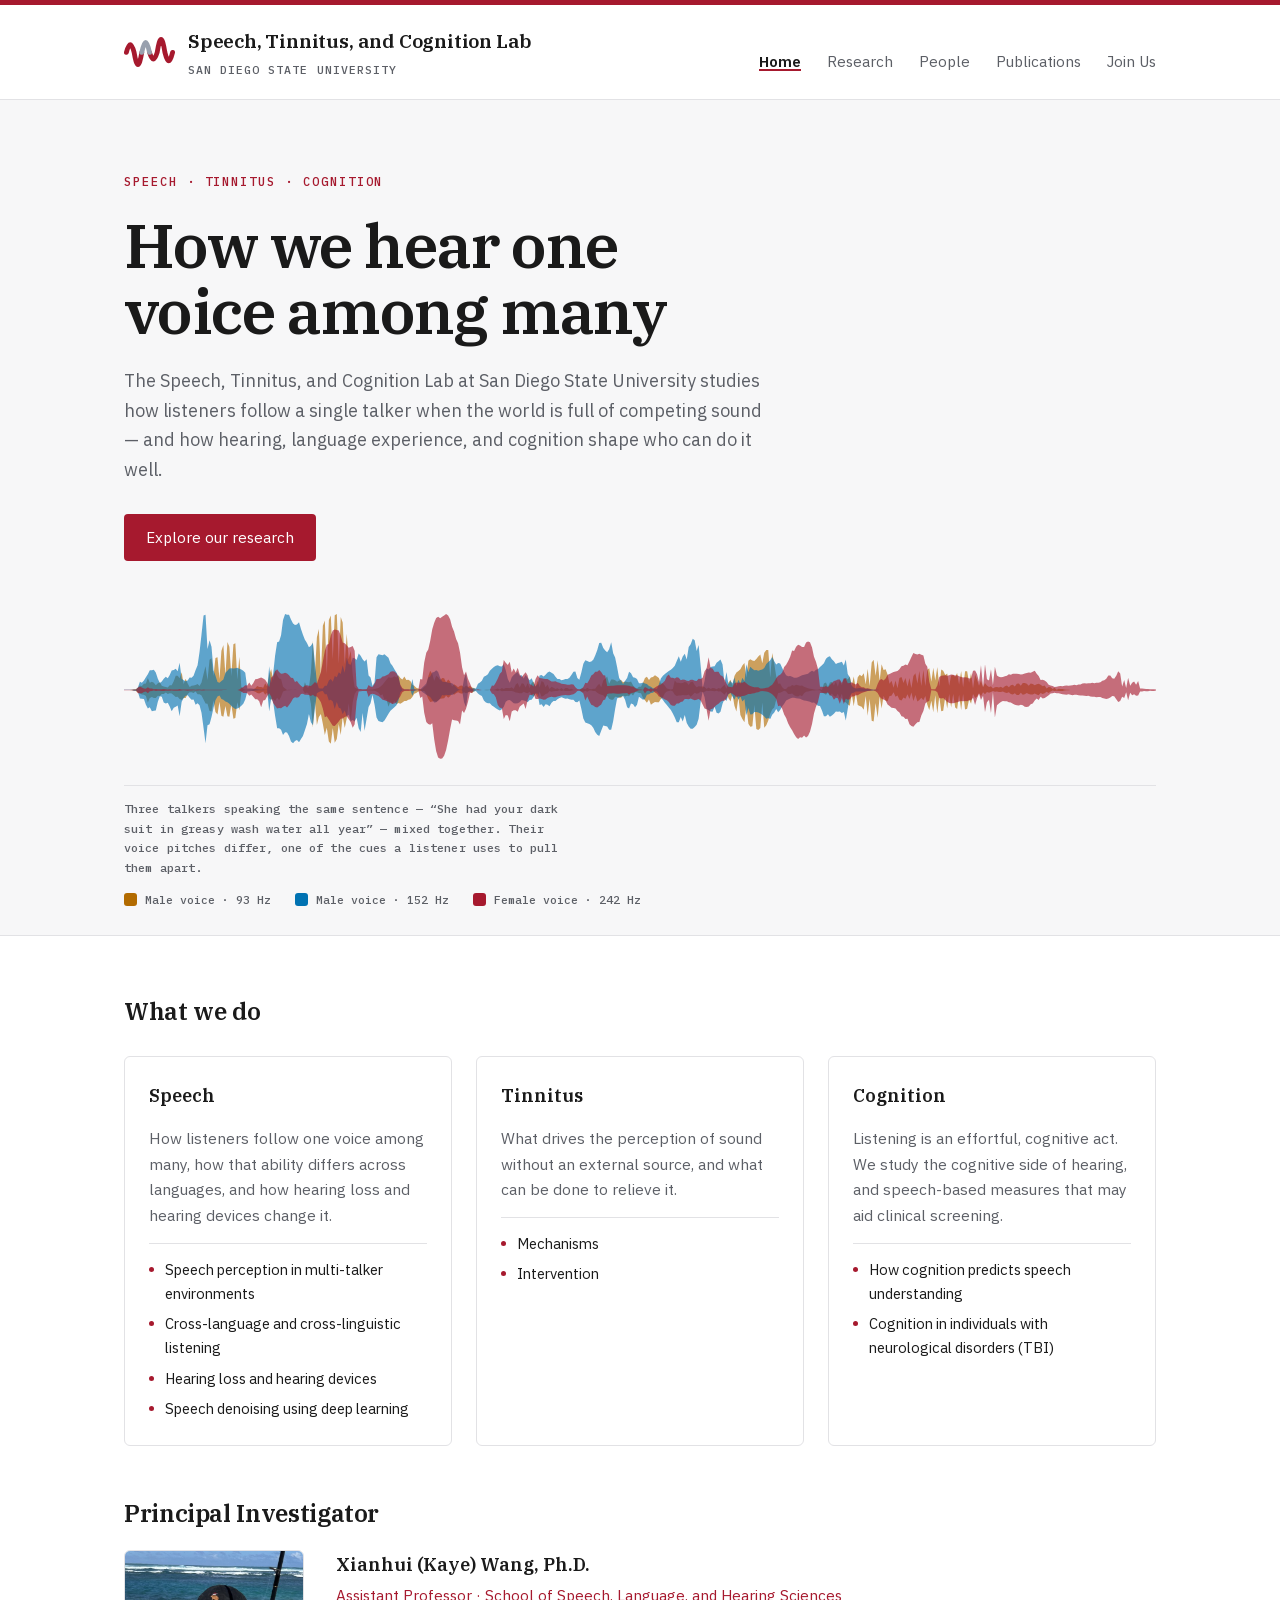
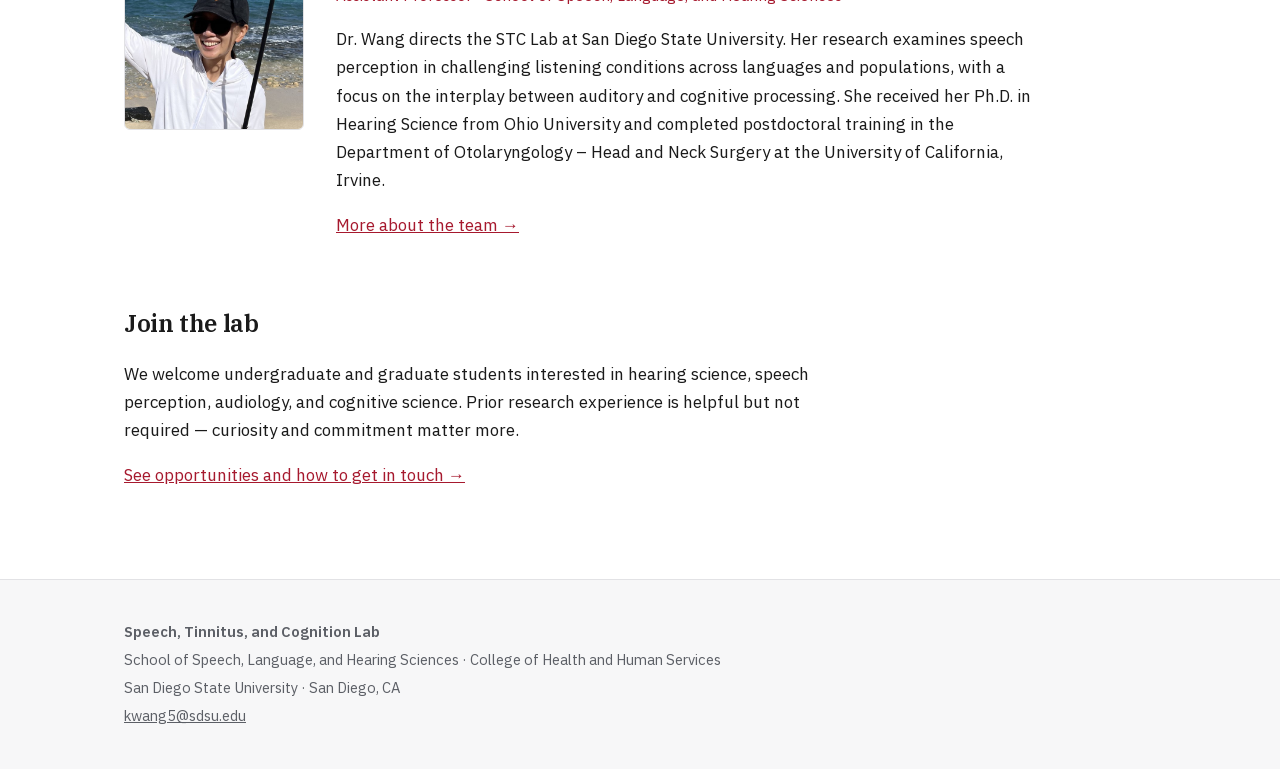
==== index.html @ 804fdeb7 "Use the STC Lab logo: tile as favicon, mark in the header" ====
<!DOCTYPE html>
<html lang="en">
<head>
<meta charset="utf-8">
<meta name="viewport" content="width=device-width, initial-scale=1">
<title>Speech, Tinnitus, and Cognition Lab — San Diego State University</title>
<meta name="description" content="The Speech, Tinnitus, and Cognition Lab at San Diego State University studies how listeners understand speech in complex environments, and how hearing and cognition interact across the lifespan.">
<link rel="icon" href="assets/logo-tile.svg" type="image/svg+xml">
<meta name="theme-color" content="#a6192e">
<meta property="og:type" content="website">
<meta property="og:site_name" content="Speech, Tinnitus, and Cognition Lab">
<meta property="og:title" content="Speech, Tinnitus, and Cognition Lab">
<meta property="og:description" content="The Speech, Tinnitus, and Cognition Lab at San Diego State University studies how listeners understand speech in complex environments, and how hearing and cognition interact across the lifespan.">
<meta property="og:url" content="https://kayehere.github.io/stc-lab/">
<meta property="og:image" content="https://kayehere.github.io/stc-lab/assets/og-card.png">
<meta property="og:image:width" content="1200">
<meta property="og:image:height" content="630">
<meta property="og:image:alt" content="Speech, Tinnitus, and Cognition Lab, San Diego State University">
<meta name="twitter:card" content="summary_large_image">
<link rel="stylesheet" href="assets/style.css">
</head>
<body>

<a class="skip-link" href="#main">Skip to content</a>

<header class="site-header">
  <div class="wrap">
    <a class="brand" href="index.html">
      <picture class="brand-mark">
        <source srcset="assets/logo-mark-dark.svg" media="(prefers-color-scheme: dark)">
        <img src="assets/logo-mark.svg" alt="" width="51" height="30">
      </picture>
      <span class="brand-text">
        <strong>Speech, Tinnitus, and Cognition Lab</strong>
        <span class="affil">San Diego State University</span>
      </span>
    </a>
    <nav>
      <a href="index.html" class="active" aria-current="page">Home</a>
      <a href="research.html">Research</a>
      <a href="people.html">People</a>
      <a href="publications.html">Publications</a>
      <a href="join.html">Join Us</a>
    </nav>
  </div>
</header>

<div class="hero">
  <div class="wrap">
    <p class="eyebrow">Speech &middot; Tinnitus &middot; Cognition</p>
    <h1>How we hear one voice among many</h1>
    <p class="hero-lede">
      The Speech, Tinnitus, and Cognition Lab at San Diego State University studies
      how listeners follow a single talker when the world is full of competing sound
      &mdash; and how hearing, language experience, and cognition shape who can do it
      well.
    </p>
    <a class="btn" href="research.html">Explore our research</a>

    <figure class="hero-fig">
      <svg class="wavefig" viewBox="0 0 1000 220" preserveAspectRatio="none" role="img" aria-label="Three real speech waveforms overlaid: three talkers speaking the same sentence, with fundamental frequencies of 93, 152 and 242 hertz.">
      <clipPath id="reveal"><rect class="reveal-rect" x="0" y="0" width="1000" height="220"/></clipPath>
      <g clip-path="url(#reveal)">
        <path class="t3" d="M0.0 109.9 L1.9 109.9 L3.9 109.9 L5.8 110.0 L7.7 109.7 L9.6 109.3 L11.6 108.9 L13.5 107.4 L15.4 104.8 L17.3 105.5 L19.3 102.8 L21.2 102.4 L23.1 96.2 L25.0 101.6 L27.0 100.5 L28.9 101.6 L30.8 104.4 L32.8 102.2 L34.7 101.0 L36.6 105.2 L38.5 106.0 L40.5 106.4 L42.4 107.0 L44.3 104.5 L46.2 104.6 L48.2 99.9 L50.1 93.5 L52.0 93.6 L53.9 96.4 L55.9 89.4 L57.8 103.0 L59.7 97.0 L61.7 102.4 L63.6 106.5 L65.5 105.2 L67.4 104.7 L69.4 104.2 L71.3 103.1 L73.2 105.3 L75.1 101.2 L77.1 91.5 L79.0 82.6 L80.9 98.3 L82.9 74.9 L84.8 73.3 L86.7 93.8 L88.6 73.0 L90.6 72.2 L92.5 97.2 L94.4 64.5 L96.3 57.8 L98.3 93.3 L100.2 54.4 L102.1 59.9 L104.0 94.2 L106.0 56.9 L107.9 55.9 L109.8 97.9 L111.8 71.4 L113.7 106.6 L115.6 108.6 L117.5 109.3 L119.5 109.7 L121.4 109.4 L123.3 109.6 L125.2 109.1 L127.2 108.1 L129.1 105.4 L131.0 106.5 L132.9 106.6 L134.9 107.4 L136.8 102.3 L138.7 106.0 L140.7 92.7 L142.6 85.7 L144.5 98.4 L146.4 86.0 L148.4 92.8 L150.3 96.7 L152.2 97.2 L154.1 106.1 L156.1 108.4 L158.0 110.0 L159.9 109.6 L161.8 109.7 L163.8 109.9 L165.7 109.8 L167.6 110.0 L169.6 109.9 L171.5 109.9 L173.4 109.8 L175.3 101.1 L177.3 107.0 L179.2 106.8 L181.1 89.9 L183.0 53.1 L185.0 91.2 L186.9 49.3 L188.8 39.4 L190.8 92.8 L192.7 35.6 L194.6 29.6 L196.5 91.4 L198.5 28.9 L200.4 23.8 L202.3 74.4 L204.2 23.4 L206.2 22.0 L208.1 79.6 L210.0 25.5 L211.9 31.8 L213.9 80.1 L215.8 45.0 L217.7 74.5 L219.7 64.5 L221.6 92.0 L223.5 106.9 L225.4 108.4 L227.4 109.8 L229.3 109.8 L231.2 109.9 L233.1 109.8 L235.1 109.5 L237.0 109.6 L238.9 109.4 L240.8 109.4 L242.8 108.9 L244.7 108.2 L246.6 107.7 L248.6 106.0 L250.5 104.0 L252.4 101.1 L254.3 98.2 L256.3 95.1 L258.2 95.9 L260.1 95.5 L262.0 94.2 L264.0 95.6 L265.9 92.8 L267.8 96.0 L269.7 97.9 L271.7 94.5 L273.6 98.4 L275.5 98.1 L277.5 99.5 L279.4 103.8 L281.3 105.2 L283.2 107.5 L285.2 108.2 L287.1 109.0 L289.0 108.9 L290.9 106.4 L292.9 104.9 L294.8 94.4 L296.7 87.7 L298.7 91.6 L300.6 99.3 L302.5 93.5 L304.4 95.2 L306.4 98.6 L308.3 96.2 L310.2 96.3 L312.1 101.2 L314.1 97.9 L316.0 100.3 L317.9 106.0 L319.8 103.2 L321.8 104.8 L323.7 106.7 L325.6 105.2 L327.6 104.9 L329.5 107.3 L331.4 104.8 L333.3 106.4 L335.3 105.5 L337.2 107.0 L339.1 107.6 L341.0 109.3 L343.0 109.9 L344.9 109.9 L346.8 109.9 L348.7 109.9 L350.7 109.7 L352.6 109.7 L354.5 109.8 L356.5 109.6 L358.4 109.7 L360.3 109.1 L362.2 108.2 L364.2 109.4 L366.1 107.6 L368.0 108.9 L369.9 107.8 L371.9 107.7 L373.8 108.1 L375.7 106.7 L377.6 108.9 L379.6 103.5 L381.5 101.9 L383.4 107.0 L385.4 102.3 L387.3 102.9 L389.2 107.0 L391.1 101.8 L393.1 108.0 L395.0 102.0 L396.9 100.3 L398.8 106.5 L400.8 99.3 L402.7 107.2 L404.6 99.7 L406.6 100.9 L408.5 106.7 L410.4 103.7 L412.3 108.8 L414.3 106.2 L416.2 107.3 L418.1 108.9 L420.0 108.0 L422.0 109.5 L423.9 107.7 L425.8 109.6 L427.7 107.8 L429.7 107.8 L431.6 109.1 L433.5 108.6 L435.5 109.7 L437.4 109.8 L439.3 109.9 L441.2 109.9 L443.2 107.9 L445.1 108.2 L447.0 109.1 L448.9 107.5 L450.9 108.9 L452.8 109.1 L454.7 108.6 L456.6 108.6 L458.6 105.0 L460.5 102.8 L462.4 106.7 L464.4 99.0 L466.3 96.9 L468.2 94.4 L470.1 102.7 L472.1 97.9 L474.0 97.9 L475.9 98.8 L477.8 100.5 L479.8 98.9 L481.7 98.3 L483.6 101.1 L485.5 100.1 L487.5 100.8 L489.4 100.9 L491.3 100.1 L493.3 104.7 L495.2 107.0 L497.1 108.2 L499.0 106.3 L501.0 106.1 L502.9 101.7 L504.8 96.2 L506.7 94.7 L508.7 98.5 L510.6 95.4 L512.5 94.9 L514.5 93.0 L516.4 94.5 L518.3 96.0 L520.2 102.4 L522.2 102.4 L524.1 105.2 L526.0 108.2 L527.9 108.8 L529.9 109.5 L531.8 108.9 L533.7 98.9 L535.6 101.6 L537.6 101.6 L539.5 102.2 L541.4 102.0 L543.4 100.8 L545.3 101.4 L547.2 104.3 L549.1 100.6 L551.1 100.5 L553.0 104.1 L554.9 106.9 L556.8 105.6 L558.8 106.0 L560.7 106.0 L562.6 106.4 L564.5 108.8 L566.5 107.1 L568.4 108.9 L570.3 107.8 L572.3 107.9 L574.2 109.0 L576.1 107.7 L578.0 108.5 L580.0 106.0 L581.9 103.8 L583.8 108.6 L585.7 101.2 L587.7 98.1 L589.6 105.5 L591.5 93.9 L593.4 89.7 L595.4 87.9 L597.3 85.9 L599.2 81.6 L601.2 78.6 L603.1 95.7 L605.0 76.2 L606.9 74.4 L608.9 75.7 L610.8 76.4 L612.7 74.1 L614.6 71.1 L616.6 69.0 L618.5 79.1 L620.4 67.0 L622.4 63.6 L624.3 63.6 L626.2 95.5 L628.1 67.1 L630.1 79.7 L632.0 94.2 L633.9 102.9 L635.8 102.4 L637.8 106.9 L639.7 108.9 L641.6 108.7 L643.5 106.3 L645.5 105.9 L647.4 104.3 L649.3 105.0 L651.3 103.8 L653.2 104.4 L655.1 105.2 L657.0 104.8 L659.0 106.2 L660.9 107.2 L662.8 108.1 L664.7 108.5 L666.7 108.9 L668.6 109.3 L670.5 109.6 L672.4 109.8 L674.4 109.2 L676.3 109.9 L678.2 102.6 L680.2 101.2 L682.1 106.5 L684.0 101.2 L685.9 100.7 L687.9 104.9 L689.8 99.9 L691.7 106.3 L693.6 98.7 L695.6 104.4 L697.5 97.3 L699.4 95.7 L701.3 97.7 L703.3 94.2 L705.2 105.0 L707.1 94.5 L709.1 108.5 L711.0 95.3 L712.9 92.3 L714.8 94.2 L716.8 90.6 L718.7 103.3 L720.6 85.4 L722.5 105.4 L724.5 78.1 L726.4 74.9 L728.3 93.5 L730.3 75.5 L732.2 99.4 L734.1 80.3 L736.0 86.8 L738.0 85.9 L739.9 92.0 L741.8 102.7 L743.7 99.3 L745.7 107.3 L747.6 99.1 L749.5 108.1 L751.4 96.0 L753.4 94.9 L755.3 101.8 L757.2 96.1 L759.2 106.0 L761.1 96.0 L763.0 107.6 L764.9 93.7 L766.9 90.5 L768.8 102.5 L770.7 88.0 L772.6 105.4 L774.6 86.7 L776.5 105.3 L778.4 86.6 L780.3 84.9 L782.3 100.4 L784.2 84.2 L786.1 99.1 L788.1 83.4 L790.0 105.6 L791.9 86.2 L793.8 87.7 L795.8 92.7 L797.7 91.0 L799.6 105.1 L801.5 93.1 L803.5 92.5 L805.4 94.7 L807.3 90.3 L809.2 103.7 L811.2 88.0 L813.1 106.7 L815.0 88.3 L817.0 88.2 L818.9 101.7 L820.8 90.2 L822.7 108.1 L824.7 92.0 L826.6 98.0 L828.5 105.2 L830.4 99.1 L832.4 106.7 L834.3 102.0 L836.2 104.8 L838.2 106.5 L840.1 105.8 L842.0 108.2 L843.9 106.7 L845.9 106.5 L847.8 107.1 L849.7 106.1 L851.6 107.8 L853.6 105.6 L855.5 104.8 L857.4 106.8 L859.3 104.4 L861.3 103.8 L863.2 105.9 L865.1 102.7 L867.1 102.4 L869.0 105.2 L870.9 101.9 L872.8 101.8 L874.8 102.7 L876.7 105.0 L878.6 102.6 L880.5 103.0 L882.5 104.6 L884.4 103.4 L886.3 102.9 L888.2 104.0 L890.2 105.8 L892.1 104.9 L894.0 108.3 L896.0 106.4 L897.9 106.8 L899.8 108.9 L901.7 107.4 L903.7 109.6 L905.6 108.6 L907.5 108.9 L909.4 108.9 L911.4 109.3 L913.3 109.6 L915.2 109.7 L917.1 110.0 L919.1 110.0 L921.0 110.0 L922.9 110.0 L924.9 110.0 L926.8 110.0 L928.7 110.0 L930.6 110.0 L932.6 110.0 L934.5 110.0 L936.4 110.0 L938.3 110.0 L940.3 110.0 L942.2 110.0 L944.1 110.0 L946.1 110.0 L948.0 110.0 L949.9 110.0 L951.8 110.0 L953.8 110.0 L955.7 110.0 L957.6 110.0 L959.5 110.0 L961.5 110.0 L963.4 110.0 L965.3 110.0 L967.2 110.0 L969.2 110.0 L971.1 110.0 L973.0 110.0 L975.0 110.0 L976.9 110.0 L978.8 110.0 L980.7 110.0 L982.7 110.0 L984.6 110.0 L986.5 110.0 L988.4 110.0 L990.4 110.0 L992.3 110.0 L994.2 110.0 L996.1 110.0 L998.1 110.0 L1000.0 110.0 L1000.0 110.0 L998.1 110.0 L996.1 110.0 L994.2 110.0 L992.3 110.0 L990.4 110.0 L988.4 110.0 L986.5 110.0 L984.6 110.0 L982.7 110.0 L980.7 110.0 L978.8 110.0 L976.9 110.0 L975.0 110.0 L973.0 110.0 L971.1 110.0 L969.2 110.0 L967.2 110.0 L965.3 110.0 L963.4 110.0 L961.5 110.0 L959.5 110.0 L957.6 110.0 L955.7 110.0 L953.8 110.0 L951.8 110.0 L949.9 110.0 L948.0 110.0 L946.1 110.0 L944.1 110.0 L942.2 110.0 L940.3 110.0 L938.3 110.0 L936.4 110.0 L934.5 110.0 L932.6 110.0 L930.6 110.0 L928.7 110.0 L926.8 110.0 L924.9 110.0 L922.9 110.0 L921.0 110.0 L919.1 110.0 L917.1 110.0 L915.2 110.4 L913.3 110.3 L911.4 110.6 L909.4 111.1 L907.5 111.1 L905.6 111.3 L903.7 111.0 L901.7 111.2 L899.8 110.6 L897.9 111.8 L896.0 113.4 L894.0 112.1 L892.1 113.9 L890.2 114.6 L888.2 113.5 L886.3 116.1 L884.4 115.1 L882.5 114.0 L880.5 115.3 L878.6 115.3 L876.7 114.7 L874.8 113.5 L872.8 114.9 L870.9 115.5 L869.0 113.1 L867.1 115.7 L865.1 115.7 L863.2 113.9 L861.3 115.1 L859.3 114.5 L857.4 112.6 L855.5 113.6 L853.6 112.8 L851.6 111.6 L849.7 112.4 L847.8 112.2 L845.9 111.7 L843.9 112.0 L842.0 111.2 L840.1 112.3 L838.2 113.3 L836.2 112.2 L834.3 114.8 L832.4 112.5 L830.4 117.3 L828.5 113.5 L826.6 117.4 L824.7 119.3 L822.7 114.6 L820.8 126.0 L818.9 120.9 L817.0 131.8 L815.0 132.7 L813.1 114.6 L811.2 133.5 L809.2 115.5 L807.3 132.0 L805.4 130.4 L803.5 114.5 L801.5 130.2 L799.6 114.7 L797.7 131.4 L795.8 118.1 L793.8 134.1 L791.9 134.7 L790.0 117.5 L788.1 137.1 L786.1 116.1 L784.2 135.9 L782.3 122.4 L780.3 133.1 L778.4 127.2 L776.5 116.9 L774.6 122.0 L772.6 119.0 L770.7 121.6 L768.8 123.2 L766.9 115.9 L764.9 122.6 L763.0 112.9 L761.1 120.4 L759.2 114.9 L757.2 120.1 L755.3 118.8 L753.4 122.1 L751.4 121.4 L749.5 116.4 L747.6 117.8 L745.7 112.6 L743.7 116.8 L741.8 116.9 L739.9 123.0 L738.0 122.4 L736.0 117.0 L734.1 131.4 L732.2 117.5 L730.3 142.0 L728.3 125.0 L726.4 146.4 L724.5 145.5 L722.5 120.3 L720.6 139.7 L718.7 116.9 L716.8 133.0 L714.8 129.4 L712.9 128.5 L711.0 127.4 L709.1 113.3 L707.1 128.7 L705.2 114.5 L703.3 128.2 L701.3 126.9 L699.4 124.3 L697.5 124.2 L695.6 114.2 L693.6 120.1 L691.7 114.2 L689.8 117.7 L687.9 117.0 L685.9 114.0 L684.0 116.7 L682.1 112.9 L680.2 115.5 L678.2 114.1 L676.3 112.6 L674.4 110.3 L672.4 110.3 L670.5 110.4 L668.6 110.5 L666.7 110.6 L664.7 111.1 L662.8 111.6 L660.9 112.0 L659.0 113.7 L657.0 117.1 L655.1 116.2 L653.2 117.4 L651.3 117.3 L649.3 116.1 L647.4 114.0 L645.5 114.7 L643.5 114.6 L641.6 111.7 L639.7 111.0 L637.8 112.0 L635.8 113.2 L633.9 113.6 L632.0 121.2 L630.1 130.2 L628.1 132.7 L626.2 137.6 L624.3 145.3 L622.4 150.7 L620.4 153.8 L618.5 124.6 L616.6 154.0 L614.6 156.2 L612.7 155.2 L610.8 127.1 L608.9 152.1 L606.9 152.6 L605.0 149.2 L603.1 128.1 L601.2 147.2 L599.2 143.6 L597.3 138.9 L595.4 118.5 L593.4 134.9 L591.5 128.3 L589.6 114.7 L587.7 123.4 L585.7 119.2 L583.8 111.9 L581.9 115.6 L580.0 113.4 L578.0 111.5 L576.1 111.6 L574.2 111.0 L572.3 111.4 L570.3 111.1 L568.4 110.8 L566.5 111.1 L564.5 111.0 L562.6 112.1 L560.7 112.7 L558.8 111.8 L556.8 113.7 L554.9 114.3 L553.0 113.3 L551.1 115.6 L549.1 117.7 L547.2 115.1 L545.3 116.1 L543.4 116.2 L541.4 115.9 L539.5 116.4 L537.6 116.4 L535.6 117.0 L533.7 115.5 L531.8 111.6 L529.9 110.6 L527.9 111.2 L526.0 111.8 L524.1 113.9 L522.2 118.3 L520.2 120.5 L518.3 124.1 L516.4 124.2 L514.5 124.0 L512.5 125.2 L510.6 127.2 L508.7 121.1 L506.7 124.8 L504.8 122.0 L502.9 119.3 L501.0 113.8 L499.0 113.5 L497.1 112.5 L495.2 112.5 L493.3 116.4 L491.3 114.2 L489.4 117.1 L487.5 116.6 L485.5 117.5 L483.6 116.3 L481.7 119.0 L479.8 119.0 L477.8 118.2 L475.9 117.7 L474.0 121.2 L472.1 121.2 L470.1 120.2 L468.2 116.7 L466.3 118.6 L464.4 116.2 L462.4 115.5 L460.5 114.6 L458.6 113.3 L456.6 111.1 L454.7 111.1 L452.8 110.6 L450.9 110.6 L448.9 111.9 L447.0 110.8 L445.1 111.9 L443.2 111.6 L441.2 110.1 L439.3 110.1 L437.4 110.1 L435.5 110.3 L433.5 111.0 L431.6 111.1 L429.7 111.2 L427.7 111.2 L425.8 110.5 L423.9 111.3 L422.0 110.4 L420.0 111.3 L418.1 111.2 L416.2 111.5 L414.3 111.9 L412.3 111.2 L410.4 114.0 L408.5 114.7 L406.6 116.7 L404.6 117.7 L402.7 112.0 L400.8 118.8 L398.8 114.0 L396.9 117.6 L395.0 115.4 L393.1 112.0 L391.1 113.8 L389.2 113.2 L387.3 112.0 L385.4 113.8 L383.4 113.9 L381.5 113.1 L379.6 112.9 L377.6 111.8 L375.7 111.2 L373.8 111.1 L371.9 111.2 L369.9 111.1 L368.0 111.3 L366.1 111.4 L364.2 110.4 L362.2 111.1 L360.3 110.6 L358.4 110.2 L356.5 110.4 L354.5 110.1 L352.6 110.3 L350.7 110.2 L348.7 110.1 L346.8 110.1 L344.9 110.1 L343.0 110.1 L341.0 110.4 L339.1 111.6 L337.2 113.5 L335.3 111.9 L333.3 112.9 L331.4 113.8 L329.5 112.5 L327.6 114.4 L325.6 113.8 L323.7 112.7 L321.8 113.9 L319.8 115.4 L317.9 113.7 L316.0 117.2 L314.1 119.0 L312.1 116.7 L310.2 119.6 L308.3 119.9 L306.4 120.0 L304.4 121.9 L302.5 123.6 L300.6 122.6 L298.7 123.3 L296.7 123.9 L294.8 120.1 L292.9 114.4 L290.9 111.2 L289.0 111.1 L287.1 111.3 L285.2 111.6 L283.2 113.5 L281.3 114.4 L279.4 118.1 L277.5 120.7 L275.5 121.4 L273.6 122.7 L271.7 122.7 L269.7 124.5 L267.8 125.8 L265.9 125.1 L264.0 126.5 L262.0 122.6 L260.1 126.3 L258.2 123.2 L256.3 129.4 L254.3 120.6 L252.4 121.4 L250.5 114.9 L248.6 116.3 L246.6 113.1 L244.7 111.8 L242.8 110.8 L240.8 110.9 L238.9 110.5 L237.0 110.5 L235.1 110.6 L233.1 110.2 L231.2 110.2 L229.3 110.1 L227.4 110.3 L225.4 111.1 L223.5 114.5 L221.6 124.1 L219.7 145.8 L217.7 125.2 L215.8 143.1 L213.9 154.1 L211.9 141.0 L210.0 162.0 L208.1 149.4 L206.2 166.8 L204.2 171.1 L202.3 154.0 L200.4 172.2 L198.5 169.6 L196.5 153.8 L194.6 162.1 L192.7 149.3 L190.8 137.9 L188.8 141.3 L186.9 150.6 L185.0 123.4 L183.0 153.5 L181.1 126.0 L179.2 114.5 L177.3 113.0 L175.3 114.0 L173.4 110.1 L171.5 110.0 L169.6 110.1 L167.6 110.1 L165.7 110.1 L163.8 110.1 L161.8 110.1 L159.9 110.2 L158.0 110.2 L156.1 111.0 L154.1 111.8 L152.2 117.7 L150.3 121.8 L148.4 119.1 L146.4 122.6 L144.5 120.0 L142.6 121.3 L140.7 119.9 L138.7 113.3 L136.8 115.5 L134.9 111.6 L132.9 113.0 L131.0 114.0 L129.1 113.4 L127.2 111.9 L125.2 111.1 L123.3 110.4 L121.4 110.3 L119.5 110.2 L117.5 110.4 L115.6 111.0 L113.7 112.5 L111.8 133.4 L109.8 124.1 L107.9 142.5 L106.0 143.4 L104.0 126.5 L102.1 140.9 L100.2 140.4 L98.3 128.5 L96.3 141.0 L94.4 139.7 L92.5 123.7 L90.6 138.4 L88.6 135.5 L86.7 122.2 L84.8 134.9 L82.9 134.2 L80.9 126.0 L79.0 125.7 L77.1 121.1 L75.1 116.5 L73.2 115.0 L71.3 114.8 L69.4 111.6 L67.4 113.6 L65.5 112.7 L63.6 112.7 L61.7 114.7 L59.7 119.4 L57.8 119.4 L55.9 121.7 L53.9 120.5 L52.0 117.9 L50.1 118.1 L48.2 116.1 L46.2 114.1 L44.3 113.7 L42.4 114.7 L40.5 113.0 L38.5 114.7 L36.6 114.6 L34.7 117.0 L32.8 116.6 L30.8 119.2 L28.9 119.2 L27.0 118.0 L25.0 119.3 L23.1 124.5 L21.2 116.9 L19.3 115.5 L17.3 115.3 L15.4 114.0 L13.5 113.3 L11.6 111.2 L9.6 110.5 L7.7 110.2 L5.8 110.1 L3.9 110.0 L1.9 110.0 L0.0 110.0 Z"/>
        <path class="t2" d="M0.0 109.8 L1.9 109.7 L3.9 109.7 L5.8 109.8 L7.7 109.8 L9.6 109.3 L11.6 109.4 L13.5 107.1 L15.4 100.4 L17.3 101.6 L19.3 99.1 L21.2 95.3 L23.1 91.8 L25.0 87.2 L27.0 87.1 L28.9 86.6 L30.8 89.7 L32.8 97.0 L34.7 101.8 L36.6 100.1 L38.5 97.1 L40.5 94.6 L42.4 96.4 L44.3 92.7 L46.2 87.4 L48.2 86.9 L50.1 85.4 L52.0 88.2 L53.9 78.4 L55.9 96.9 L57.8 98.7 L59.7 100.0 L61.7 98.9 L63.6 95.4 L65.5 95.7 L67.4 93.6 L69.4 86.9 L71.3 81.4 L73.2 66.1 L75.1 45.8 L77.1 23.8 L79.0 23.0 L80.9 62.4 L82.9 52.4 L84.8 59.8 L86.7 87.1 L88.6 93.3 L90.6 100.8 L92.5 101.5 L94.4 99.5 L96.3 97.7 L98.3 89.9 L100.2 87.6 L102.1 85.0 L104.0 84.7 L106.0 85.0 L107.9 84.8 L109.8 84.3 L111.8 85.4 L113.7 86.3 L115.6 87.6 L117.5 89.9 L119.5 108.2 L121.4 108.2 L123.3 108.3 L125.2 108.6 L127.2 108.9 L129.1 109.0 L131.0 109.3 L132.9 109.6 L134.9 109.5 L136.8 109.8 L138.7 109.8 L140.7 82.6 L142.6 101.6 L144.5 91.6 L146.4 70.4 L148.4 54.7 L150.3 53.7 L152.2 46.6 L154.1 28.9 L156.1 22.0 L158.0 22.9 L159.9 22.9 L161.8 28.4 L163.8 33.1 L165.7 34.6 L167.6 34.1 L169.6 31.6 L171.5 39.5 L173.4 46.0 L175.3 51.7 L177.3 55.6 L179.2 60.6 L181.1 58.7 L183.0 55.3 L185.0 78.6 L186.9 100.9 L188.8 107.9 L190.8 108.4 L192.7 108.2 L194.6 105.2 L196.5 105.2 L198.5 99.1 L200.4 97.4 L202.3 100.4 L204.2 93.7 L206.2 95.2 L208.1 89.5 L210.0 91.5 L211.9 81.2 L213.9 90.0 L215.8 72.5 L217.7 79.9 L219.7 80.7 L221.6 72.7 L223.5 73.1 L225.4 75.2 L227.4 67.7 L229.3 70.4 L231.2 74.4 L233.1 76.9 L235.1 74.3 L237.0 93.2 L238.9 95.5 L240.8 105.4 L242.8 100.9 L244.7 72.2 L246.6 68.6 L248.6 69.3 L250.5 69.7 L252.4 68.6 L254.3 70.6 L256.3 72.8 L258.2 79.0 L260.1 81.9 L262.0 86.0 L264.0 89.7 L265.9 94.2 L267.8 105.2 L269.7 109.4 L271.7 109.8 L273.6 109.8 L275.5 109.8 L277.5 109.7 L279.4 97.2 L281.3 108.9 L283.2 109.7 L285.2 109.7 L287.1 109.5 L289.0 107.1 L290.9 105.2 L292.9 102.4 L294.8 95.6 L296.7 94.3 L298.7 89.8 L300.6 89.1 L302.5 87.0 L304.4 89.1 L306.4 96.2 L308.3 100.3 L310.2 100.7 L312.1 100.8 L314.1 101.7 L316.0 102.0 L317.9 102.2 L319.8 104.1 L321.8 106.5 L323.7 108.8 L325.6 109.6 L327.6 109.8 L329.5 97.2 L331.4 90.8 L333.3 106.8 L335.3 108.3 L337.2 108.2 L339.1 108.0 L341.0 108.2 L343.0 102.9 L344.9 101.4 L346.8 99.2 L348.7 94.7 L350.7 93.4 L352.6 91.7 L354.5 87.7 L356.5 85.3 L358.4 83.3 L360.3 81.9 L362.2 81.3 L364.2 82.4 L366.1 82.8 L368.0 80.3 L369.9 87.0 L371.9 97.2 L373.8 101.6 L375.7 95.1 L377.6 92.5 L379.6 90.5 L381.5 89.2 L383.4 93.4 L385.4 92.8 L387.3 96.6 L389.2 92.6 L391.1 95.8 L393.1 98.6 L395.0 96.3 L396.9 102.0 L398.8 105.9 L400.8 103.0 L402.7 93.2 L404.6 92.7 L406.6 94.5 L408.5 92.4 L410.4 89.8 L412.3 88.5 L414.3 90.1 L416.2 91.6 L418.1 94.6 L420.0 97.2 L422.0 97.3 L423.9 98.8 L425.8 98.1 L427.7 97.3 L429.7 97.2 L431.6 95.7 L433.5 92.6 L435.5 88.8 L437.4 88.6 L439.3 96.0 L441.2 98.1 L443.2 89.5 L445.1 79.6 L447.0 75.6 L448.9 76.5 L450.9 77.7 L452.8 77.1 L454.7 74.9 L456.6 70.0 L458.6 63.6 L460.5 55.7 L462.4 55.4 L464.4 61.5 L466.3 64.3 L468.2 66.4 L470.1 62.9 L472.1 54.6 L474.0 67.4 L475.9 72.3 L477.8 83.5 L479.8 96.2 L481.7 99.3 L483.6 103.1 L485.5 99.6 L487.5 96.0 L489.4 88.9 L491.3 90.6 L493.3 95.3 L495.2 95.9 L497.1 97.4 L499.0 102.2 L501.0 102.3 L502.9 101.4 L504.8 102.4 L506.7 103.1 L508.7 105.5 L510.6 106.3 L512.5 107.9 L514.5 108.3 L516.4 108.9 L518.3 103.6 L520.2 96.7 L522.2 93.5 L524.1 91.6 L526.0 89.8 L527.9 88.0 L529.9 86.5 L531.8 84.6 L533.7 82.0 L535.6 76.3 L537.6 71.0 L539.5 77.4 L541.4 71.3 L543.4 67.9 L545.3 74.6 L547.2 60.3 L549.1 57.1 L551.1 50.8 L553.0 52.5 L554.9 64.9 L556.8 58.0 L558.8 82.3 L560.7 108.3 L562.6 99.4 L564.5 84.8 L566.5 86.4 L568.4 83.4 L570.3 82.9 L572.3 82.5 L574.2 78.5 L576.1 76.6 L578.0 74.6 L580.0 80.5 L581.9 101.8 L583.8 89.1 L585.7 103.4 L587.7 99.6 L589.6 102.4 L591.5 95.5 L593.4 105.2 L595.4 98.0 L597.3 103.0 L599.2 95.8 L601.2 100.0 L603.1 80.1 L605.0 89.5 L606.9 83.1 L608.9 85.4 L610.8 87.2 L612.7 86.7 L614.6 87.6 L616.6 86.9 L618.5 86.3 L620.4 84.4 L622.4 80.0 L624.3 77.7 L626.2 75.5 L628.1 71.8 L630.1 76.6 L632.0 80.4 L633.9 78.7 L635.8 79.4 L637.8 84.4 L639.7 89.1 L641.6 92.8 L643.5 94.1 L645.5 93.9 L647.4 94.8 L649.3 95.7 L651.3 95.9 L653.2 95.1 L655.1 94.0 L657.0 92.8 L659.0 92.4 L660.9 91.8 L662.8 91.2 L664.7 89.3 L666.7 87.7 L668.6 88.8 L670.5 86.5 L672.4 86.1 L674.4 83.4 L676.3 81.3 L678.2 78.9 L680.2 73.7 L682.1 71.8 L684.0 70.8 L685.9 74.4 L687.9 76.7 L689.8 80.0 L691.7 78.8 L693.6 78.1 L695.6 77.4 L697.5 81.5 L699.4 74.8 L701.3 91.4 L703.3 95.6 L705.2 105.2 L707.1 107.4 L709.1 108.2 L711.0 108.0 L712.9 107.7 L714.8 108.1 L716.8 108.2 L718.7 108.7 L720.6 108.6 L722.5 109.0 L724.5 109.3 L726.4 109.6 L728.3 109.6 L730.3 109.7 L732.2 110.0 L734.1 110.0 L736.0 110.0 L738.0 110.0 L739.9 110.0 L741.8 110.0 L743.7 110.0 L745.7 110.0 L747.6 110.0 L749.5 110.0 L751.4 110.0 L753.4 110.0 L755.3 110.0 L757.2 110.0 L759.2 110.0 L761.1 110.0 L763.0 110.0 L764.9 110.0 L766.9 110.0 L768.8 110.0 L770.7 110.0 L772.6 110.0 L774.6 110.0 L776.5 110.0 L778.4 110.0 L780.3 110.0 L782.3 110.0 L784.2 110.0 L786.1 110.0 L788.1 110.0 L790.0 110.0 L791.9 110.0 L793.8 110.0 L795.8 110.0 L797.7 110.0 L799.6 110.0 L801.5 110.0 L803.5 110.0 L805.4 110.0 L807.3 110.0 L809.2 110.0 L811.2 110.0 L813.1 110.0 L815.0 110.0 L817.0 110.0 L818.9 110.0 L820.8 110.0 L822.7 110.0 L824.7 110.0 L826.6 110.0 L828.5 110.0 L830.4 110.0 L832.4 110.0 L834.3 110.0 L836.2 110.0 L838.2 110.0 L840.1 110.0 L842.0 110.0 L843.9 110.0 L845.9 110.0 L847.8 110.0 L849.7 110.0 L851.6 110.0 L853.6 110.0 L855.5 110.0 L857.4 110.0 L859.3 110.0 L861.3 110.0 L863.2 110.0 L865.1 110.0 L867.1 110.0 L869.0 110.0 L870.9 110.0 L872.8 110.0 L874.8 110.0 L876.7 110.0 L878.6 110.0 L880.5 110.0 L882.5 110.0 L884.4 110.0 L886.3 110.0 L888.2 110.0 L890.2 110.0 L892.1 110.0 L894.0 110.0 L896.0 110.0 L897.9 110.0 L899.8 110.0 L901.7 110.0 L903.7 110.0 L905.6 110.0 L907.5 110.0 L909.4 110.0 L911.4 110.0 L913.3 110.0 L915.2 110.0 L917.1 110.0 L919.1 110.0 L921.0 110.0 L922.9 110.0 L924.9 110.0 L926.8 110.0 L928.7 110.0 L930.6 110.0 L932.6 110.0 L934.5 110.0 L936.4 110.0 L938.3 110.0 L940.3 110.0 L942.2 110.0 L944.1 110.0 L946.1 110.0 L948.0 110.0 L949.9 110.0 L951.8 110.0 L953.8 110.0 L955.7 110.0 L957.6 110.0 L959.5 110.0 L961.5 110.0 L963.4 110.0 L965.3 110.0 L967.2 110.0 L969.2 110.0 L971.1 110.0 L973.0 110.0 L975.0 110.0 L976.9 110.0 L978.8 110.0 L980.7 110.0 L982.7 110.0 L984.6 110.0 L986.5 110.0 L988.4 110.0 L990.4 110.0 L992.3 110.0 L994.2 110.0 L996.1 110.0 L998.1 110.0 L1000.0 110.0 L1000.0 110.0 L998.1 110.0 L996.1 110.0 L994.2 110.0 L992.3 110.0 L990.4 110.0 L988.4 110.0 L986.5 110.0 L984.6 110.0 L982.7 110.0 L980.7 110.0 L978.8 110.0 L976.9 110.0 L975.0 110.0 L973.0 110.0 L971.1 110.0 L969.2 110.0 L967.2 110.0 L965.3 110.0 L963.4 110.0 L961.5 110.0 L959.5 110.0 L957.6 110.0 L955.7 110.0 L953.8 110.0 L951.8 110.0 L949.9 110.0 L948.0 110.0 L946.1 110.0 L944.1 110.0 L942.2 110.0 L940.3 110.0 L938.3 110.0 L936.4 110.0 L934.5 110.0 L932.6 110.0 L930.6 110.0 L928.7 110.0 L926.8 110.0 L924.9 110.0 L922.9 110.0 L921.0 110.0 L919.1 110.0 L917.1 110.0 L915.2 110.0 L913.3 110.0 L911.4 110.0 L909.4 110.0 L907.5 110.0 L905.6 110.0 L903.7 110.0 L901.7 110.0 L899.8 110.0 L897.9 110.0 L896.0 110.0 L894.0 110.0 L892.1 110.0 L890.2 110.0 L888.2 110.0 L886.3 110.0 L884.4 110.0 L882.5 110.0 L880.5 110.0 L878.6 110.0 L876.7 110.0 L874.8 110.0 L872.8 110.0 L870.9 110.0 L869.0 110.0 L867.1 110.0 L865.1 110.0 L863.2 110.0 L861.3 110.0 L859.3 110.0 L857.4 110.0 L855.5 110.0 L853.6 110.0 L851.6 110.0 L849.7 110.0 L847.8 110.0 L845.9 110.0 L843.9 110.0 L842.0 110.0 L840.1 110.0 L838.2 110.0 L836.2 110.0 L834.3 110.0 L832.4 110.0 L830.4 110.0 L828.5 110.0 L826.6 110.0 L824.7 110.0 L822.7 110.0 L820.8 110.0 L818.9 110.0 L817.0 110.0 L815.0 110.0 L813.1 110.0 L811.2 110.0 L809.2 110.0 L807.3 110.0 L805.4 110.0 L803.5 110.0 L801.5 110.0 L799.6 110.0 L797.7 110.0 L795.8 110.0 L793.8 110.0 L791.9 110.0 L790.0 110.0 L788.1 110.0 L786.1 110.0 L784.2 110.0 L782.3 110.0 L780.3 110.0 L778.4 110.0 L776.5 110.0 L774.6 110.0 L772.6 110.0 L770.7 110.0 L768.8 110.0 L766.9 110.0 L764.9 110.0 L763.0 110.0 L761.1 110.0 L759.2 110.0 L757.2 110.0 L755.3 110.0 L753.4 110.0 L751.4 110.0 L749.5 110.0 L747.6 110.0 L745.7 110.0 L743.7 110.0 L741.8 110.0 L739.9 110.0 L738.0 110.0 L736.0 110.0 L734.1 110.0 L732.2 110.0 L730.3 110.3 L728.3 110.3 L726.4 110.4 L724.5 110.6 L722.5 110.5 L720.6 111.1 L718.7 111.2 L716.8 111.6 L714.8 111.6 L712.9 111.8 L711.0 111.7 L709.1 111.7 L707.1 113.2 L705.2 113.5 L703.3 117.6 L701.3 131.9 L699.4 145.2 L697.5 135.6 L695.6 136.6 L693.6 134.8 L691.7 135.3 L689.8 134.8 L687.9 137.4 L685.9 139.4 L684.0 140.9 L682.1 138.0 L680.2 140.4 L678.2 140.5 L676.3 133.8 L674.4 128.5 L672.4 128.2 L670.5 126.3 L668.6 124.5 L666.7 124.9 L664.7 123.7 L662.8 123.1 L660.9 122.5 L659.0 122.3 L657.0 121.4 L655.1 120.2 L653.2 119.8 L651.3 119.5 L649.3 118.9 L647.4 119.1 L645.5 119.9 L643.5 121.0 L641.6 122.3 L639.7 126.0 L637.8 128.8 L635.8 133.1 L633.9 135.7 L632.0 132.0 L630.1 136.1 L628.1 138.6 L626.2 143.7 L624.3 142.3 L622.4 143.4 L620.4 140.7 L618.5 138.8 L616.6 137.3 L614.6 136.1 L612.7 135.5 L610.8 135.6 L608.9 138.2 L606.9 138.5 L605.0 130.8 L603.1 139.5 L601.2 120.8 L599.2 123.2 L597.3 117.6 L595.4 121.4 L593.4 116.2 L591.5 121.4 L589.6 117.6 L587.7 113.5 L585.7 115.0 L583.8 122.8 L581.9 120.4 L580.0 125.8 L578.0 135.3 L576.1 137.2 L574.2 136.2 L572.3 129.5 L570.3 135.3 L568.4 134.9 L566.5 133.4 L564.5 131.9 L562.6 118.4 L560.7 111.6 L558.8 123.8 L556.8 143.4 L554.9 150.1 L553.0 152.8 L551.1 154.8 L549.1 155.0 L547.2 152.3 L545.3 148.3 L543.4 139.0 L541.4 146.4 L539.5 141.4 L537.6 147.4 L535.6 147.2 L533.7 141.9 L531.8 137.2 L529.9 133.2 L527.9 130.3 L526.0 127.4 L524.1 124.8 L522.2 121.6 L520.2 118.7 L518.3 114.5 L516.4 111.8 L514.5 111.4 L512.5 113.3 L510.6 113.5 L508.7 114.8 L506.7 115.6 L504.8 120.3 L502.9 121.2 L501.0 119.6 L499.0 117.7 L497.1 127.2 L495.2 130.0 L493.3 126.5 L491.3 125.7 L489.4 131.3 L487.5 130.0 L485.5 121.4 L483.6 117.0 L481.7 117.7 L479.8 118.4 L477.8 119.9 L475.9 132.1 L474.0 146.3 L472.1 156.1 L470.1 156.0 L468.2 152.4 L466.3 151.8 L464.4 151.2 L462.4 157.3 L460.5 163.2 L458.6 161.7 L456.6 158.5 L454.7 153.7 L452.8 150.7 L450.9 149.3 L448.9 148.5 L447.0 147.6 L445.1 143.0 L443.2 131.9 L441.2 122.3 L439.3 124.3 L437.4 123.8 L435.5 121.2 L433.5 121.3 L431.6 120.6 L429.7 119.9 L427.7 120.1 L425.8 119.2 L423.9 118.4 L422.0 119.4 L420.0 120.7 L418.1 122.7 L416.2 122.8 L414.3 124.7 L412.3 128.8 L410.4 127.2 L408.5 126.6 L406.6 129.7 L404.6 126.6 L402.7 127.3 L400.8 114.2 L398.8 113.9 L396.9 118.1 L395.0 121.3 L393.1 121.7 L391.1 124.3 L389.2 122.6 L387.3 122.1 L385.4 121.7 L383.4 124.3 L381.5 125.4 L379.6 125.6 L377.6 125.3 L375.7 123.3 L373.8 121.7 L371.9 121.8 L369.9 123.6 L368.0 129.4 L366.1 132.4 L364.2 133.6 L362.2 132.7 L360.3 131.2 L358.4 129.5 L356.5 127.9 L354.5 125.3 L352.6 125.4 L350.7 124.4 L348.7 122.1 L346.8 117.0 L344.9 115.7 L343.0 114.1 L341.0 111.1 L339.1 111.7 L337.2 111.8 L335.3 111.4 L333.3 112.6 L331.4 129.8 L329.5 124.2 L327.6 110.2 L325.6 110.1 L323.7 110.7 L321.8 112.4 L319.8 114.3 L317.9 115.8 L316.0 115.6 L314.1 116.0 L312.1 115.6 L310.2 116.3 L308.3 115.9 L306.4 119.7 L304.4 122.4 L302.5 124.3 L300.6 124.6 L298.7 121.7 L296.7 118.0 L294.8 116.6 L292.9 115.4 L290.9 113.7 L289.0 112.3 L287.1 110.1 L285.2 110.1 L283.2 110.3 L281.3 111.1 L279.4 116.7 L277.5 110.1 L275.5 110.1 L273.6 110.1 L271.7 110.2 L269.7 110.7 L267.8 112.5 L265.9 122.4 L264.0 127.8 L262.0 130.1 L260.1 131.9 L258.2 134.0 L256.3 137.5 L254.3 141.6 L252.4 145.2 L250.5 147.3 L248.6 146.7 L246.6 145.8 L244.7 141.8 L242.8 127.2 L240.8 115.6 L238.9 125.4 L237.0 129.6 L235.1 143.4 L233.1 157.3 L231.2 136.6 L229.3 158.6 L227.4 154.3 L225.4 142.1 L223.5 146.5 L221.6 144.7 L219.7 146.1 L217.7 138.8 L215.8 140.3 L213.9 133.7 L211.9 138.2 L210.0 131.3 L208.1 130.5 L206.2 123.8 L204.2 132.0 L202.3 123.2 L200.4 121.4 L198.5 122.1 L196.5 114.8 L194.6 115.0 L192.7 111.2 L190.8 111.4 L188.8 112.2 L186.9 113.9 L185.0 131.4 L183.0 150.7 L181.1 147.3 L179.2 137.7 L177.3 149.4 L175.3 156.6 L173.4 163.4 L171.5 166.7 L169.6 170.5 L167.6 167.8 L165.7 169.0 L163.8 171.8 L161.8 169.7 L159.9 163.3 L158.0 159.3 L156.1 158.8 L154.1 162.0 L152.2 156.0 L150.3 154.3 L148.4 154.4 L146.4 139.7 L144.5 123.6 L142.6 119.7 L140.7 134.9 L138.7 110.0 L136.8 110.1 L134.9 110.2 L132.9 110.2 L131.0 110.4 L129.1 110.7 L127.2 110.7 L125.2 111.1 L123.3 111.3 L121.4 111.6 L119.5 111.8 L117.5 121.1 L115.6 125.8 L113.7 128.1 L111.8 130.3 L109.8 131.5 L107.9 131.9 L106.0 130.6 L104.0 128.4 L102.1 125.8 L100.2 124.3 L98.3 123.4 L96.3 121.3 L94.4 120.4 L92.5 116.5 L90.6 117.4 L88.6 121.9 L86.7 130.8 L84.8 141.2 L82.9 149.7 L80.9 150.7 L79.0 171.8 L77.1 153.9 L75.1 136.4 L73.2 127.8 L71.3 125.2 L69.4 127.2 L67.4 121.1 L65.5 121.2 L63.6 118.9 L61.7 116.0 L59.7 116.7 L57.8 119.2 L55.9 123.5 L53.9 140.3 L52.0 128.0 L50.1 129.3 L48.2 130.6 L46.2 134.6 L44.3 129.0 L42.4 124.9 L40.5 125.7 L38.5 124.6 L36.6 117.9 L34.7 117.1 L32.8 123.6 L30.8 133.6 L28.9 134.0 L27.0 134.6 L25.0 130.1 L23.1 131.4 L21.2 127.2 L19.3 120.5 L17.3 120.0 L15.4 119.9 L13.5 112.2 L11.6 110.9 L9.6 110.8 L7.7 110.1 L5.8 110.0 L3.9 110.1 L1.9 110.1 L0.0 110.0 Z"/>
        <path class="t1" d="M0.0 109.8 L1.9 109.8 L3.9 109.7 L5.8 109.8 L7.7 109.7 L9.6 109.4 L11.6 109.7 L13.5 107.2 L15.4 106.1 L17.3 107.2 L19.3 108.2 L21.2 108.6 L23.1 106.9 L25.0 108.3 L27.0 108.2 L28.9 109.2 L30.8 108.7 L32.8 109.0 L34.7 109.0 L36.6 109.1 L38.5 108.8 L40.5 109.0 L42.4 109.3 L44.3 109.2 L46.2 109.4 L48.2 109.3 L50.1 109.4 L52.0 109.3 L53.9 108.9 L55.9 109.4 L57.8 109.3 L59.7 109.3 L61.7 109.3 L63.6 109.3 L65.5 109.3 L67.4 109.5 L69.4 109.6 L71.3 109.5 L73.2 109.5 L75.1 109.6 L77.1 109.5 L79.0 109.6 L80.9 109.6 L82.9 109.7 L84.8 109.7 L86.7 109.7 L88.6 109.6 L90.6 109.8 L92.5 109.7 L94.4 109.7 L96.3 109.8 L98.3 109.8 L100.2 109.9 L102.1 109.9 L104.0 109.9 L106.0 109.9 L107.9 109.9 L109.8 109.9 L111.8 109.4 L113.7 107.7 L115.6 106.5 L117.5 104.4 L119.5 104.8 L121.4 101.4 L123.3 105.0 L125.2 102.3 L127.2 97.6 L129.1 97.4 L131.0 96.3 L132.9 95.5 L134.9 96.8 L136.8 98.1 L138.7 101.7 L140.7 106.7 L142.6 95.6 L144.5 93.8 L146.4 88.6 L148.4 85.9 L150.3 89.1 L152.2 91.3 L154.1 90.8 L156.1 90.0 L158.0 91.0 L159.9 92.9 L161.8 95.8 L163.8 96.2 L165.7 100.7 L167.6 99.7 L169.6 102.8 L171.5 105.0 L173.4 106.7 L175.3 105.0 L177.3 104.5 L179.2 105.2 L181.1 105.4 L183.0 103.4 L185.0 100.8 L186.9 102.6 L188.8 96.2 L190.8 89.2 L192.7 76.9 L194.6 64.8 L196.5 57.7 L198.5 56.6 L200.4 46.6 L202.3 41.1 L204.2 40.0 L206.2 40.5 L208.1 41.2 L210.0 46.8 L211.9 55.0 L213.9 55.9 L215.8 58.3 L217.7 61.1 L219.7 60.3 L221.6 59.0 L223.5 64.5 L225.4 105.0 L227.4 108.8 L229.3 108.8 L231.2 109.0 L233.1 109.2 L235.1 109.2 L237.0 104.3 L238.9 106.0 L240.8 106.5 L242.8 102.7 L244.7 97.4 L246.6 97.2 L248.6 96.7 L250.5 94.5 L252.4 94.1 L254.3 92.9 L256.3 91.7 L258.2 89.0 L260.1 88.4 L262.0 88.7 L264.0 90.6 L265.9 94.9 L267.8 103.8 L269.7 107.8 L271.7 109.0 L273.6 109.1 L275.5 109.2 L277.5 109.3 L279.4 109.3 L281.3 109.4 L283.2 109.4 L285.2 109.6 L287.1 97.2 L289.0 97.7 L290.9 78.3 L292.9 66.8 L294.8 63.1 L296.7 53.3 L298.7 39.8 L300.6 32.2 L302.5 26.5 L304.4 25.3 L306.4 26.8 L308.3 25.3 L310.2 23.6 L312.1 22.0 L314.1 23.8 L316.0 28.0 L317.9 36.8 L319.8 42.3 L321.8 50.9 L323.7 56.0 L325.6 66.5 L327.6 83.6 L329.5 92.8 L331.4 88.7 L333.3 96.9 L335.3 102.6 L337.2 108.0 L339.1 109.8 L341.0 109.9 L343.0 109.2 L344.9 109.6 L346.8 109.9 L348.7 109.9 L350.7 109.9 L352.6 109.9 L354.5 109.9 L356.5 104.7 L358.4 105.2 L360.3 101.4 L362.2 96.6 L364.2 91.1 L366.1 88.9 L368.0 75.2 L369.9 78.5 L371.9 81.1 L373.8 77.4 L375.7 89.6 L377.6 85.0 L379.6 89.7 L381.5 84.1 L383.4 91.7 L385.4 95.3 L387.3 92.0 L389.2 89.5 L391.1 93.1 L393.1 103.0 L395.0 104.2 L396.9 106.0 L398.8 97.2 L400.8 93.0 L402.7 96.1 L404.6 96.4 L406.6 96.9 L408.5 97.2 L410.4 97.3 L412.3 98.6 L414.3 100.1 L416.2 100.1 L418.1 99.9 L420.0 100.9 L422.0 101.6 L423.9 102.7 L425.8 103.0 L427.7 103.4 L429.7 103.8 L431.6 103.8 L433.5 103.4 L435.5 103.5 L437.4 106.7 L439.3 108.9 L441.2 109.2 L443.2 108.9 L445.1 106.4 L447.0 101.5 L448.9 102.3 L450.9 98.0 L452.8 93.2 L454.7 91.9 L456.6 88.9 L458.6 88.9 L460.5 86.9 L462.4 89.1 L464.4 92.8 L466.3 93.2 L468.2 105.3 L470.1 105.5 L472.1 105.2 L474.0 105.2 L475.9 104.8 L477.8 104.6 L479.8 104.4 L481.7 104.5 L483.6 104.5 L485.5 104.4 L487.5 104.9 L489.4 105.1 L491.3 105.9 L493.3 106.0 L495.2 107.7 L497.1 108.9 L499.0 109.3 L501.0 109.3 L502.9 109.9 L504.8 106.5 L506.7 107.8 L508.7 109.2 L510.6 107.8 L512.5 109.2 L514.5 107.2 L516.4 105.6 L518.3 104.5 L520.2 103.7 L522.2 101.6 L524.1 99.2 L526.0 94.0 L527.9 92.0 L529.9 95.7 L531.8 95.8 L533.7 96.6 L535.6 95.2 L537.6 95.9 L539.5 98.7 L541.4 97.7 L543.4 98.1 L545.3 99.4 L547.2 99.5 L549.1 98.0 L551.1 98.0 L553.0 99.4 L554.9 99.6 L556.8 96.9 L558.8 97.3 L560.7 95.8 L562.6 88.2 L564.5 85.0 L566.5 72.0 L568.4 84.6 L570.3 85.0 L572.3 89.1 L574.2 88.9 L576.1 88.8 L578.0 92.8 L580.0 94.0 L581.9 97.7 L583.8 102.5 L585.7 106.3 L587.7 106.6 L589.6 106.7 L591.5 102.3 L593.4 101.4 L595.4 101.6 L597.3 101.4 L599.2 101.6 L601.2 100.4 L603.1 102.2 L605.0 104.3 L606.9 105.3 L608.9 106.1 L610.8 106.7 L612.7 106.9 L614.6 106.7 L616.6 108.2 L618.5 108.2 L620.4 108.0 L622.4 107.4 L624.3 107.0 L626.2 105.3 L628.1 104.0 L630.1 100.4 L632.0 96.5 L633.9 93.4 L635.8 92.4 L637.8 89.7 L639.7 83.3 L641.6 80.8 L643.5 76.6 L645.5 71.5 L647.4 64.2 L649.3 64.7 L651.3 59.8 L653.2 57.7 L655.1 58.5 L657.0 60.2 L659.0 60.1 L660.9 55.1 L662.8 53.9 L664.7 54.7 L666.7 60.8 L668.6 71.5 L670.5 77.3 L672.4 85.4 L674.4 106.2 L676.3 106.3 L678.2 106.4 L680.2 105.4 L682.1 106.7 L684.0 104.1 L685.9 101.8 L687.9 99.5 L689.8 99.1 L691.7 97.9 L693.6 97.8 L695.6 102.0 L697.5 96.4 L699.4 97.1 L701.3 102.1 L703.3 101.9 L705.2 101.0 L707.1 102.4 L709.1 103.5 L711.0 101.7 L712.9 105.1 L714.8 106.8 L716.8 106.7 L718.7 108.2 L720.6 108.0 L722.5 108.6 L724.5 109.5 L726.4 109.7 L728.3 109.5 L730.3 103.1 L732.2 98.3 L734.1 97.2 L736.0 98.9 L738.0 96.6 L739.9 92.3 L741.8 91.5 L743.7 90.4 L745.7 89.3 L747.6 88.5 L749.5 87.9 L751.4 85.9 L753.4 82.4 L755.3 82.0 L757.2 80.4 L759.2 81.3 L761.1 76.6 L763.0 71.8 L764.9 67.1 L766.9 68.3 L768.8 69.0 L770.7 67.9 L772.6 69.2 L774.6 70.0 L776.5 79.5 L778.4 83.2 L780.3 100.1 L782.3 109.2 L784.2 109.2 L786.1 109.0 L788.1 104.9 L790.0 95.0 L791.9 93.5 L793.8 93.1 L795.8 92.8 L797.7 93.5 L799.6 93.0 L801.5 92.0 L803.5 92.2 L805.4 93.1 L807.3 93.0 L809.2 94.2 L811.2 95.0 L813.1 95.6 L815.0 95.3 L817.0 95.5 L818.9 96.6 L820.8 96.5 L822.7 87.7 L824.7 87.3 L826.6 91.7 L828.5 100.7 L830.4 81.4 L832.4 106.9 L834.3 80.3 L836.2 97.5 L838.2 99.1 L840.1 85.9 L842.0 104.5 L843.9 83.1 L845.9 93.3 L847.8 94.7 L849.7 95.3 L851.6 95.0 L853.6 94.0 L855.5 93.4 L857.4 91.8 L859.3 92.4 L861.3 91.3 L863.2 91.3 L865.1 91.3 L867.1 91.6 L869.0 92.0 L870.9 91.8 L872.8 90.8 L874.8 90.2 L876.7 89.6 L878.6 90.1 L880.5 89.0 L882.5 87.6 L884.4 91.3 L886.3 93.9 L888.2 98.4 L890.2 98.2 L892.1 98.9 L894.0 100.8 L896.0 103.8 L897.9 104.7 L899.8 105.5 L901.7 106.4 L903.7 106.2 L905.6 105.7 L907.5 105.5 L909.4 105.6 L911.4 105.2 L913.3 104.7 L915.2 105.0 L917.1 104.7 L919.1 104.4 L921.0 103.9 L922.9 104.4 L924.9 103.5 L926.8 103.5 L928.7 102.6 L930.6 102.2 L932.6 102.6 L934.5 102.2 L936.4 102.1 L938.3 101.6 L940.3 102.3 L942.2 101.7 L944.1 101.6 L946.1 101.0 L948.0 99.4 L949.9 98.6 L951.8 96.9 L953.8 93.1 L955.7 93.2 L957.6 96.5 L959.5 97.0 L961.5 93.5 L963.4 88.4 L965.3 91.0 L967.2 105.9 L969.2 98.5 L971.1 107.7 L973.0 95.7 L975.0 105.1 L976.9 101.5 L978.8 100.2 L980.7 103.9 L982.7 99.7 L984.6 108.2 L986.5 108.3 L988.4 108.5 L990.4 108.9 L992.3 108.7 L994.2 109.0 L996.1 109.2 L998.1 109.2 L1000.0 109.4 L1000.0 110.5 L998.1 111.1 L996.1 111.1 L994.2 111.0 L992.3 111.5 L990.4 111.4 L988.4 111.1 L986.5 111.8 L984.6 111.8 L982.7 116.3 L980.7 116.6 L978.8 114.9 L976.9 116.2 L975.0 113.3 L973.0 121.9 L971.1 112.6 L969.2 119.2 L967.2 117.9 L965.3 122.7 L963.4 123.9 L961.5 120.7 L959.5 117.1 L957.6 117.0 L955.7 118.7 L953.8 119.8 L951.8 120.4 L949.9 119.7 L948.0 119.2 L946.1 118.2 L944.1 118.1 L942.2 118.4 L940.3 117.9 L938.3 117.7 L936.4 117.4 L934.5 116.8 L932.6 117.0 L930.6 116.8 L928.7 116.3 L926.8 116.4 L924.9 116.0 L922.9 115.5 L921.0 115.6 L919.1 116.0 L917.1 115.6 L915.2 115.0 L913.3 115.6 L911.4 115.3 L909.4 114.8 L907.5 114.2 L905.6 113.7 L903.7 113.7 L901.7 113.3 L899.8 113.8 L897.9 114.1 L896.0 116.2 L894.0 117.7 L892.1 119.4 L890.2 119.8 L888.2 117.8 L886.3 121.6 L884.4 119.8 L882.5 122.1 L880.5 125.5 L878.6 126.5 L876.7 129.2 L874.8 129.7 L872.8 129.4 L870.9 127.8 L869.0 127.1 L867.1 128.0 L865.1 127.7 L863.2 127.1 L861.3 125.8 L859.3 124.4 L857.4 124.3 L855.5 123.1 L853.6 122.9 L851.6 122.8 L849.7 123.8 L847.8 125.6 L845.9 127.6 L843.9 141.8 L842.0 112.3 L840.1 136.7 L838.2 121.4 L836.2 124.2 L834.3 135.6 L832.4 116.6 L830.4 121.7 L828.5 114.4 L826.6 119.5 L824.7 127.4 L822.7 119.0 L820.8 122.0 L818.9 122.0 L817.0 123.1 L815.0 122.7 L813.1 123.1 L811.2 122.6 L809.2 123.4 L807.3 124.3 L805.4 124.7 L803.5 125.4 L801.5 125.2 L799.6 125.1 L797.7 123.5 L795.8 121.5 L793.8 119.2 L791.9 119.7 L790.0 119.2 L788.1 112.7 L786.1 110.9 L784.2 110.6 L782.3 110.4 L780.3 122.8 L778.4 123.7 L776.5 125.6 L774.6 134.2 L772.6 139.6 L770.7 147.0 L768.8 147.3 L766.9 149.6 L764.9 152.5 L763.0 151.7 L761.1 149.6 L759.2 143.3 L757.2 143.5 L755.3 140.9 L753.4 140.5 L751.4 136.0 L749.5 134.3 L747.6 131.4 L745.7 130.9 L743.7 130.6 L741.8 128.5 L739.9 126.7 L738.0 122.2 L736.0 120.9 L734.1 120.0 L732.2 117.7 L730.3 113.6 L728.3 111.5 L726.4 110.5 L724.5 110.7 L722.5 111.2 L720.6 111.3 L718.7 112.0 L716.8 112.6 L714.8 113.5 L712.9 114.6 L711.0 116.1 L709.1 116.2 L707.1 117.4 L705.2 117.4 L703.3 120.8 L701.3 121.2 L699.4 119.8 L697.5 126.3 L695.6 119.2 L693.6 125.8 L691.7 119.5 L689.8 119.1 L687.9 121.3 L685.9 117.0 L684.0 116.0 L682.1 112.5 L680.2 113.9 L678.2 113.6 L676.3 113.6 L674.4 113.6 L672.4 124.3 L670.5 129.5 L668.6 137.1 L666.7 149.4 L664.7 158.3 L662.8 163.2 L660.9 165.0 L659.0 162.6 L657.0 165.3 L655.1 164.6 L653.2 166.8 L651.3 164.6 L649.3 161.0 L647.4 156.6 L645.5 153.2 L643.5 148.5 L641.6 142.3 L639.7 138.5 L637.8 131.7 L635.8 128.0 L633.9 128.7 L632.0 120.3 L630.1 117.2 L628.1 114.8 L626.2 113.4 L624.3 112.2 L622.4 111.8 L620.4 111.4 L618.5 111.3 L616.6 111.4 L614.6 112.6 L612.7 112.9 L610.8 113.9 L608.9 114.1 L606.9 114.5 L605.0 114.6 L603.1 115.7 L601.2 116.7 L599.2 116.9 L597.3 117.7 L595.4 117.2 L593.4 118.2 L591.5 115.8 L589.6 114.3 L587.7 113.3 L585.7 114.7 L583.8 119.7 L581.9 122.4 L580.0 122.5 L578.0 123.5 L576.1 125.9 L574.2 127.3 L572.3 129.4 L570.3 131.8 L568.4 132.2 L566.5 145.6 L564.5 132.2 L562.6 131.4 L560.7 126.7 L558.8 122.2 L556.8 120.5 L554.9 121.2 L553.0 121.8 L551.1 121.1 L549.1 119.9 L547.2 120.6 L545.3 120.4 L543.4 120.5 L541.4 123.3 L539.5 124.0 L537.6 125.6 L535.6 125.6 L533.7 128.2 L531.8 128.3 L529.9 127.5 L527.9 123.8 L526.0 121.8 L524.1 121.1 L522.2 119.5 L520.2 118.0 L518.3 117.5 L516.4 114.3 L514.5 113.0 L512.5 110.7 L510.6 112.6 L508.7 110.8 L506.7 111.2 L504.8 114.0 L502.9 110.1 L501.0 110.2 L499.0 110.3 L497.1 111.3 L495.2 112.2 L493.3 113.3 L491.3 113.6 L489.4 115.4 L487.5 113.5 L485.5 113.9 L483.6 113.9 L481.7 114.1 L479.8 114.2 L477.8 114.4 L475.9 114.0 L474.0 113.9 L472.1 114.0 L470.1 114.1 L468.2 114.5 L466.3 120.9 L464.4 122.0 L462.4 126.8 L460.5 128.5 L458.6 130.4 L456.6 129.6 L454.7 128.0 L452.8 127.0 L450.9 123.0 L448.9 117.5 L447.0 122.3 L445.1 114.0 L443.2 111.9 L441.2 110.8 L439.3 111.3 L437.4 113.6 L435.5 114.8 L433.5 115.5 L431.6 116.1 L429.7 116.2 L427.7 115.9 L425.8 116.1 L423.9 116.5 L422.0 116.9 L420.0 117.6 L418.1 118.4 L416.2 118.5 L414.3 117.9 L412.3 118.4 L410.4 119.2 L408.5 121.1 L406.6 121.3 L404.6 120.4 L402.7 119.9 L400.8 120.5 L398.8 120.3 L396.9 114.3 L395.0 116.2 L393.1 115.5 L391.1 121.7 L389.2 132.1 L387.3 125.5 L385.4 127.3 L383.4 129.4 L381.5 135.1 L379.6 133.4 L377.6 133.4 L375.7 135.0 L373.8 146.2 L371.9 139.6 L369.9 138.9 L368.0 143.7 L366.1 130.9 L364.2 130.5 L362.2 127.3 L360.3 118.7 L358.4 114.8 L356.5 114.0 L354.5 110.1 L352.6 110.0 L350.7 110.0 L348.7 110.0 L346.8 110.0 L344.9 110.4 L343.0 110.4 L341.0 110.1 L339.1 110.1 L337.2 113.5 L335.3 113.3 L333.3 123.9 L331.4 131.8 L329.5 136.7 L327.6 133.8 L325.6 150.0 L323.7 145.9 L321.8 145.2 L319.8 145.0 L317.9 144.1 L316.0 155.4 L314.1 168.1 L312.1 179.6 L310.2 186.0 L308.3 189.4 L306.4 189.6 L304.4 188.2 L302.5 180.9 L300.6 167.2 L298.7 148.6 L296.7 150.3 L294.8 149.3 L292.9 147.0 L290.9 136.3 L289.0 117.5 L287.1 119.2 L285.2 110.4 L283.2 110.4 L281.3 110.5 L279.4 110.8 L277.5 110.9 L275.5 111.1 L273.6 111.2 L271.7 111.3 L269.7 112.5 L267.8 117.1 L265.9 120.5 L264.0 124.2 L262.0 125.6 L260.1 126.1 L258.2 125.0 L256.3 123.5 L254.3 122.8 L252.4 121.9 L250.5 121.3 L248.6 119.1 L246.6 116.9 L244.7 116.1 L242.8 114.8 L240.8 114.3 L238.9 114.9 L237.0 118.1 L235.1 111.1 L233.1 111.1 L231.2 111.3 L229.3 111.4 L227.4 111.7 L225.4 122.9 L223.5 149.7 L221.6 153.7 L219.7 147.4 L217.7 143.6 L215.8 140.4 L213.9 141.2 L211.9 143.1 L210.0 143.2 L208.1 146.4 L206.2 149.2 L204.2 151.8 L202.3 151.5 L200.4 148.0 L198.5 144.2 L196.5 140.4 L194.6 141.5 L192.7 131.7 L190.8 124.1 L188.8 120.5 L186.9 117.5 L185.0 117.6 L183.0 115.6 L181.1 117.0 L179.2 115.9 L177.3 115.4 L175.3 115.5 L173.4 114.4 L171.5 114.5 L169.6 118.0 L167.6 118.9 L165.7 118.3 L163.8 119.9 L161.8 124.3 L159.9 127.4 L158.0 130.4 L156.1 128.3 L154.1 129.5 L152.2 131.2 L150.3 130.7 L148.4 131.3 L146.4 128.1 L144.5 125.1 L142.6 117.4 L140.7 113.7 L138.7 117.1 L136.8 121.5 L134.9 122.1 L132.9 130.1 L131.0 123.0 L129.1 120.6 L127.2 120.8 L125.2 117.7 L123.3 115.1 L121.4 116.7 L119.5 113.9 L117.5 113.4 L115.6 113.5 L113.7 111.8 L111.8 110.5 L109.8 110.1 L107.9 110.0 L106.0 110.0 L104.0 110.0 L102.1 110.1 L100.2 110.1 L98.3 110.1 L96.3 110.1 L94.4 110.2 L92.5 110.3 L90.6 110.3 L88.6 110.2 L86.7 110.4 L84.8 110.2 L82.9 110.2 L80.9 110.4 L79.0 110.4 L77.1 110.5 L75.1 110.5 L73.2 110.4 L71.3 110.5 L69.4 110.6 L67.4 110.4 L65.5 110.7 L63.6 110.6 L61.7 110.8 L59.7 110.5 L57.8 110.4 L55.9 110.5 L53.9 110.8 L52.0 110.9 L50.1 110.8 L48.2 110.8 L46.2 110.5 L44.3 110.9 L42.4 111.0 L40.5 111.0 L38.5 111.3 L36.6 111.1 L34.7 110.8 L32.8 111.0 L30.8 111.3 L28.9 110.7 L27.0 111.1 L25.0 111.5 L23.1 113.7 L21.2 111.6 L19.3 112.3 L17.3 113.9 L15.4 113.7 L13.5 113.8 L11.6 110.2 L9.6 110.5 L7.7 110.2 L5.8 110.3 L3.9 110.2 L1.9 110.2 L0.0 110.2 Z"/>
      </g>
    </svg>
      <figcaption>
        <span>Three talkers speaking the same sentence &mdash; &ldquo;She had your dark
        suit in greasy wash water all year&rdquo; &mdash; mixed together. Their voice
        pitches differ, one of the cues a listener uses to pull them apart.</span>
        <ul class="legend">
          <li><i class="sw sw3"></i>Male voice &middot; 93&nbsp;Hz</li>
          <li><i class="sw sw2"></i>Male voice &middot; 152&nbsp;Hz</li>
          <li><i class="sw sw1"></i>Female voice &middot; 242&nbsp;Hz</li>
        </ul>
      </figcaption>
    </figure>
  </div>
</div>

<main id="main">
  <div class="wrap">

    <h2>What we do</h2>
    <div class="cards">
      <div class="card">
        <h3>Speech</h3>
        <p>
          How listeners follow one voice among many, how that ability differs across
          languages, and how hearing loss and hearing devices change it.
        </p>
        <ul class="topics">
          <li>Speech perception in multi-talker environments</li>
          <li>Cross-language and cross-linguistic listening</li>
          <li>Hearing loss and hearing devices</li>
          <li>Speech denoising using deep learning</li>
        </ul>
      </div>
      <div class="card">
        <h3>Tinnitus</h3>
        <p>
          What drives the perception of sound without an external source, and what can
          be done to relieve it.
        </p>
        <ul class="topics">
          <li>Mechanisms</li>
          <li>Intervention</li>
        </ul>
      </div>
      <div class="card">
        <h3>Cognition</h3>
        <p>
          Listening is an effortful, cognitive act. We study the cognitive side of
          hearing, and speech-based measures that may aid clinical screening.
        </p>
        <ul class="topics">
          <li>How cognition predicts speech understanding</li>
          <li>Cognition in individuals with neurological disorders (TBI)</li>
        </ul>
      </div>
    </div>

    <h2>Principal Investigator</h2>
    <div class="person">
      <img src="assets/pi.jpg" alt="Xianhui (Kaye) Wang">
      <div>
        <h3>Xianhui (Kaye) Wang, Ph.D.</h3>
        <p class="role">Assistant Professor &middot; School of Speech, Language, and Hearing Sciences</p>
        <p>
          Dr. Wang directs the STC Lab at San Diego State University. Her research
          examines speech perception in challenging listening conditions across
          languages and populations, with a focus on the interplay between auditory
          and cognitive processing. She received her Ph.D. in Hearing Science from
          Ohio University and completed postdoctoral training in the Department of
          Otolaryngology &ndash; Head and Neck Surgery at the University of California, Irvine.
        </p>
        <p><a href="people.html">More about the team &rarr;</a></p>
      </div>
    </div>

    <h2>Join the lab</h2>
    <p>
      We welcome undergraduate and graduate students interested in hearing science,
      speech perception, audiology, and cognitive science. Prior research experience
      is helpful but not required &mdash; curiosity and commitment matter more.
    </p>
    <p><a href="join.html">See opportunities and how to get in touch &rarr;</a></p>

  </div>
</main>

<footer class="site-footer">
  <div class="wrap">
    <p><strong>Speech, Tinnitus, and Cognition Lab</strong></p>
    <p>School of Speech, Language, and Hearing Sciences &middot; College of Health and Human Services</p>
    <p>San Diego State University &middot; San Diego, CA</p>
    <p><a href="mailto:kwang5@sdsu.edu">kwang5@sdsu.edu</a></p>
  </div>
</footer>

</body>
</html>
---- assets/style.css ----
@font-face {
  font-family: 'IBM Plex Sans';
  font-style: normal;
  font-weight: 400;
  font-display: swap;
  src: url('fonts/ibm-plex-sans-400.woff2') format('woff2');
}

@font-face {
  font-family: 'IBM Plex Sans';
  font-style: normal;
  font-weight: 600;
  font-display: swap;
  src: url('fonts/ibm-plex-sans-600.woff2') format('woff2');
}

@font-face {
  font-family: 'IBM Plex Serif';
  font-style: normal;
  font-weight: 600;
  font-display: swap;
  src: url('fonts/ibm-plex-serif-600.woff2') format('woff2');
}

@font-face {
  font-family: 'IBM Plex Mono';
  font-style: normal;
  font-weight: 500;
  font-display: swap;
  src: url('fonts/ibm-plex-mono-500.woff2') format('woff2');
}

:root {
  --display: 'IBM Plex Serif', Georgia, 'Times New Roman', serif;
  --body: 'IBM Plex Sans', -apple-system, BlinkMacSystemFont, 'Segoe UI', Helvetica, Arial, sans-serif;
  --mono: 'IBM Plex Mono', ui-monospace, SFMono-Regular, Menlo, monospace;
  --slate: #98a0ae;
  --slate2: #4f5766;
  --tk1: #a6192e;
  --tk2: #0072b2;
  --tk3: #b26b00;
  --red: #a6192e;
  --red-dark: #7d1322;
  --ink: #1a1a1a;
  --muted: #5c5f66;
  --line: #e2e2e5;
  --bg: #ffffff;
  --bg-soft: #f7f7f8;
  --btn-fg: #ffffff;
  --max: 1080px;
}

@media (prefers-color-scheme: dark) {
  :root {
    --slate: #6d7686;
    --slate2: #aab3c2;
    --tk1: #d94a62;
    --tk2: #3a97ce;
    --tk3: #b8842a;
    --red: #ef6076;
    --red-dark: #ff8b9b;
    --ink: #e9eaee;
    --muted: #a3a8b2;
    --line: #333740;
    --bg: #15171b;
    --bg-soft: #1d2026;
    --btn-fg: #15171b;
  }
}

* { box-sizing: border-box; }

/* ---------- accessibility ---------- */

.skip-link {
  position: absolute;
  left: -9999px;
  top: 0;
  z-index: 100;
  background: var(--red);
  color: var(--btn-fg);
  padding: 10px 18px;
  border-radius: 0 0 4px 0;
  font-size: 0.95rem;
  text-decoration: none;
}

.skip-link:focus {
  left: 0;
  color: var(--btn-fg);
}

:focus-visible {
  outline: 3px solid var(--red);
  outline-offset: 3px;
  border-radius: 2px;
}

@media (prefers-reduced-motion: reduce) {
  *,
  *::before,
  *::after {
    animation-duration: 0.01ms !important;
    animation-iteration-count: 1 !important;
    transition-duration: 0.01ms !important;
    scroll-behavior: auto !important;
  }
}

body {
  margin: 0;
  font-family: var(--body);
  font-size: 17px;
  line-height: 1.65;
  color: var(--ink);
  background: var(--bg);
  -webkit-font-smoothing: antialiased;
}

.wrap {
  max-width: var(--max);
  margin: 0 auto;
  padding: 0 24px;
}

/* ---------- header / nav ---------- */

.site-header {
  border-top: 5px solid var(--red);
  border-bottom: 1px solid var(--line);
  background: var(--bg);
}

.site-header .wrap {
  display: flex;
  flex-wrap: wrap;
  align-items: baseline;
  justify-content: space-between;
  gap: 12px;
  padding-top: 20px;
  padding-bottom: 20px;
}

.brand {
  display: flex;
  align-items: center;
  gap: 13px;
  text-decoration: none;
  color: var(--ink);
}

.brand-mark img {
  display: block;
  height: 30px;
  width: auto;
}

.brand strong {
  display: block;
  font-family: var(--display);
  font-weight: 600;
  font-size: 1.2rem;
  letter-spacing: -0.01em;
}

.brand .affil {
  display: block;
  font-family: var(--mono);
  font-size: 0.72rem;
  letter-spacing: 0.09em;
  text-transform: uppercase;
  color: var(--muted);
  margin-top: 3px;
}

nav a {
  color: var(--muted);
  text-decoration: none;
  font-size: 0.95rem;
  margin-left: 22px;
  transition: color 0.15s ease;
}

nav a:hover { color: var(--red); }

nav a.active {
  color: var(--ink);
  font-weight: 600;
  box-shadow: inset 0 -2px 0 var(--red);
}

/* ---------- hero ---------- */

.hero {
  background: var(--bg-soft);
  border-bottom: 1px solid var(--line);
  padding: 72px 0 0;
  overflow: hidden;
}

.eyebrow {
  font-family: var(--mono);
  font-size: 0.76rem;
  font-weight: 500;
  letter-spacing: 0.16em;
  text-transform: uppercase;
  color: var(--red);
  margin: 0 0 20px;
}

.hero h1 {
  font-family: var(--display);
  font-weight: 600;
  font-size: clamp(2.4rem, 5.4vw, 3.9rem);
  line-height: 1.06;
  letter-spacing: -0.025em;
  margin: 0 0 22px;
  max-width: 16ch;
}

.hero-lede {
  font-size: 1.12rem;
  color: var(--muted);
  max-width: 58ch;
  margin: 0 0 30px;
}

/* ---------- hero figure: the signature ---------- */

.hero-fig {
  margin: 34px 0 0;
}

.wavefig {
  display: block;
  width: 100%;
  height: clamp(110px, 16vw, 190px);
}

.wavefig path {
  vector-effect: non-scaling-stroke;
  stroke-linejoin: round;
}

.wavefig .t1,
.wavefig .t2,
.wavefig .t3 {
  stroke: none;
}

.wavefig .t1 { fill: var(--tk1); fill-opacity: 0.62; }
.wavefig .t2 { fill: var(--tk2); fill-opacity: 0.62; }
.wavefig .t3 { fill: var(--tk3); fill-opacity: 0.62; }

.legend {
  list-style: none;
  display: flex;
  flex-wrap: wrap;
  gap: 7px 24px;
  margin: 13px 0 0;
  padding: 0;
  font-family: var(--mono);
  font-size: 0.72rem;
  color: var(--muted);
}

.legend li { display: flex; align-items: center; gap: 8px; }

.legend i {
  width: 13px;
  height: 13px;
  border-radius: 3px;
  flex: none;
}

.legend .sw1 { background: var(--tk1); }
.legend .sw2 { background: var(--tk2); }
.legend .sw3 { background: var(--tk3); }

.wavefig .reveal-rect {
  transform-box: view-box;
  transform-origin: 0 0;
  transform: scaleX(0);
  animation: wave-reveal 1.7s cubic-bezier(0.3, 0, 0.12, 1) forwards 0.25s;
}

@keyframes wave-reveal {
  to { transform: scaleX(1); }
}

.hero-fig figcaption {
  border-top: 1px solid var(--line);
  padding: 13px 0 26px;
}

.hero-fig figcaption span {
  display: block;
  font-family: var(--mono);
  font-size: 0.74rem;
  line-height: 1.65;
  letter-spacing: 0.01em;
  color: var(--muted);
  max-width: 66ch;
}

.hero-fig figcaption b {
  color: var(--red);
  font-weight: 500;
}

@media (prefers-reduced-motion: reduce) {
  .wavefig .reveal-rect { transform: scaleX(1); animation: none; }
}

/* ---------- generic sections ---------- */

main { padding: 56px 0 72px; }

main h1 {
  font-family: var(--display);
  font-weight: 600;
  font-size: clamp(2.1rem, 4vw, 2.9rem);
  line-height: 1.1;
  letter-spacing: -0.028em;
  margin: 0 0 20px;
}

h2 {
  font-family: var(--display);
  font-weight: 600;
  font-size: 1.5rem;
  letter-spacing: -0.015em;
  margin: 48px 0 16px;
}

main > .wrap > h2:first-child,
section > h2:first-child { margin-top: 0; }

h3 {
  font-family: var(--display);
  font-weight: 600;
  font-size: 1.12rem;
  margin: 28px 0 8px;
}

h2.topic {
  font-size: clamp(1.9rem, 3.4vw, 2.5rem);
  letter-spacing: -0.03em;
  margin-top: 56px;
  padding-bottom: 10px;
  border-bottom: 3px solid var(--red);
}

h2.topic + h3 { margin-top: 20px; }

p { max-width: 70ch; }

a { color: var(--red); }

a:hover { color: var(--red-dark); }

.lede {
  font-size: 1.1rem;
  color: var(--muted);
  max-width: 65ch;
}

.btn {
  display: inline-block;
  background: var(--red);
  color: var(--btn-fg);
  text-decoration: none;
  padding: 11px 22px;
  border-radius: 4px;
  font-size: 0.95rem;
  font-weight: 500;
  transition: background-color 0.15s ease;
}

.btn:hover { background: var(--red-dark); color: var(--btn-fg); }

/* ---------- cards ---------- */

.cards {
  display: grid;
  grid-template-columns: repeat(auto-fit, minmax(260px, 1fr));
  gap: 24px;
  margin: 24px 0;
}

.card {
  border: 1px solid var(--line);
  border-radius: 6px;
  padding: 24px;
}

.card h3 { margin-top: 0; }

.card p {
  margin-bottom: 0;
  color: var(--muted);
  font-size: 0.97rem;
}

ul.topics {
  margin: 14px 0 0;
  padding: 14px 0 0 0;
  list-style: none;
  border-top: 1px solid var(--line);
  font-size: 0.92rem;
}

ul.topics li {
  padding-left: 16px;
  margin-bottom: 6px;
  position: relative;
}

ul.topics li:last-child { margin-bottom: 0; }

ul.topics li::before {
  content: "";
  position: absolute;
  left: 0;
  top: 0.62em;
  width: 5px;
  height: 5px;
  border-radius: 50%;
  background: var(--red);
}

ul.names {
  list-style: none;
  margin: 16px 0 0;
  padding: 0;
  display: grid;
  grid-template-columns: repeat(auto-fill, minmax(220px, 1fr));
  gap: 10px 24px;
}

ul.names li {
  position: relative;
  padding-left: 16px;
}

ul.names li::before {
  content: "";
  position: absolute;
  left: 0;
  top: 0.62em;
  width: 5px;
  height: 5px;
  border-radius: 50%;
  background: var(--red);
}

/* ---------- person ---------- */

.person {
  display: grid;
  grid-template-columns: 180px 1fr;
  gap: 32px;
  align-items: start;
  margin-bottom: 40px;
}

.person img,
.person .photo-placeholder {
  width: 180px;
  height: 180px;
  border-radius: 6px;
  object-fit: cover;
  background: var(--bg-soft);
  border: 1px solid var(--line);
}

.person .photo-placeholder {
  display: flex;
  align-items: center;
  justify-content: center;
  color: var(--muted);
  font-size: 0.8rem;
  text-align: center;
  padding: 12px;
}

.person h3 { margin-top: 0; }

.role {
  color: var(--red);
  font-size: 0.95rem;
  font-weight: 500;
  margin: -4px 0 12px;
}

/* ---------- publications ---------- */

.pub-year {
  font-family: var(--mono);
  font-weight: 500;
  font-size: 0.82rem;
  letter-spacing: 0.14em;
  text-transform: uppercase;
  color: var(--muted);
  border-bottom: 1px solid var(--line);
  padding-bottom: 10px;
  margin: 44px 0 4px;
}

ol.pubs {
  list-style: none;
  padding: 0;
  margin: 0;
}

ol.pubs li {
  padding: 16px 0;
  border-bottom: 1px solid var(--line);
  max-width: 78ch;
}

ol.pubs .authors { color: var(--ink); }

ol.pubs .title { font-weight: 600; }

ol.pubs .venue {
  color: var(--muted);
  font-style: italic;
}

ol.pubs a {
  font-family: var(--mono);
  font-size: 0.76rem;
  color: var(--muted);
  text-decoration: none;
  border-bottom: 1px solid var(--line);
  word-break: break-all;
}

ol.pubs a:hover {
  color: var(--red);
  border-bottom-color: var(--red);
}

.tag {
  display: inline-block;
  font-family: var(--mono);
  font-size: 0.7rem;
  font-style: normal;
  background: var(--bg-soft);
  border: 1px solid var(--line);
  color: var(--muted);
  border-radius: 3px;
  padding: 1px 7px;
  margin-left: 6px;
  vertical-align: 1px;
}

/* ---------- timeline list ---------- */

.entries { margin: 0; padding: 0; list-style: none; }

.entries li {
  padding: 12px 0;
  border-bottom: 1px solid var(--line);
  display: flex;
  flex-wrap: wrap;
  gap: 4px 24px;
  justify-content: space-between;
}

.entries .when {
  color: var(--muted);
  font-size: 0.92rem;
  white-space: nowrap;
}

/* ---------- footer ---------- */

.site-footer {
  border-top: 1px solid var(--line);
  background: var(--bg-soft);
  padding: 36px 0;
  font-size: 0.92rem;
  color: var(--muted);
}

.site-footer a { color: var(--muted); }

.site-footer p { margin: 4px 0; }

/* ---------- responsive ---------- */

@media (max-width: 640px) {
  .hero { padding: 44px 0 0; }
  .site-header .wrap { flex-direction: column; align-items: stretch; }

  nav {
    display: flex;
    flex-wrap: wrap;
    gap: 4px 20px;
    width: 100%;
  }

  nav a { margin: 0; }

  .person { grid-template-columns: 1fr; }
  .hero-fig { margin-top: 26px; }
}
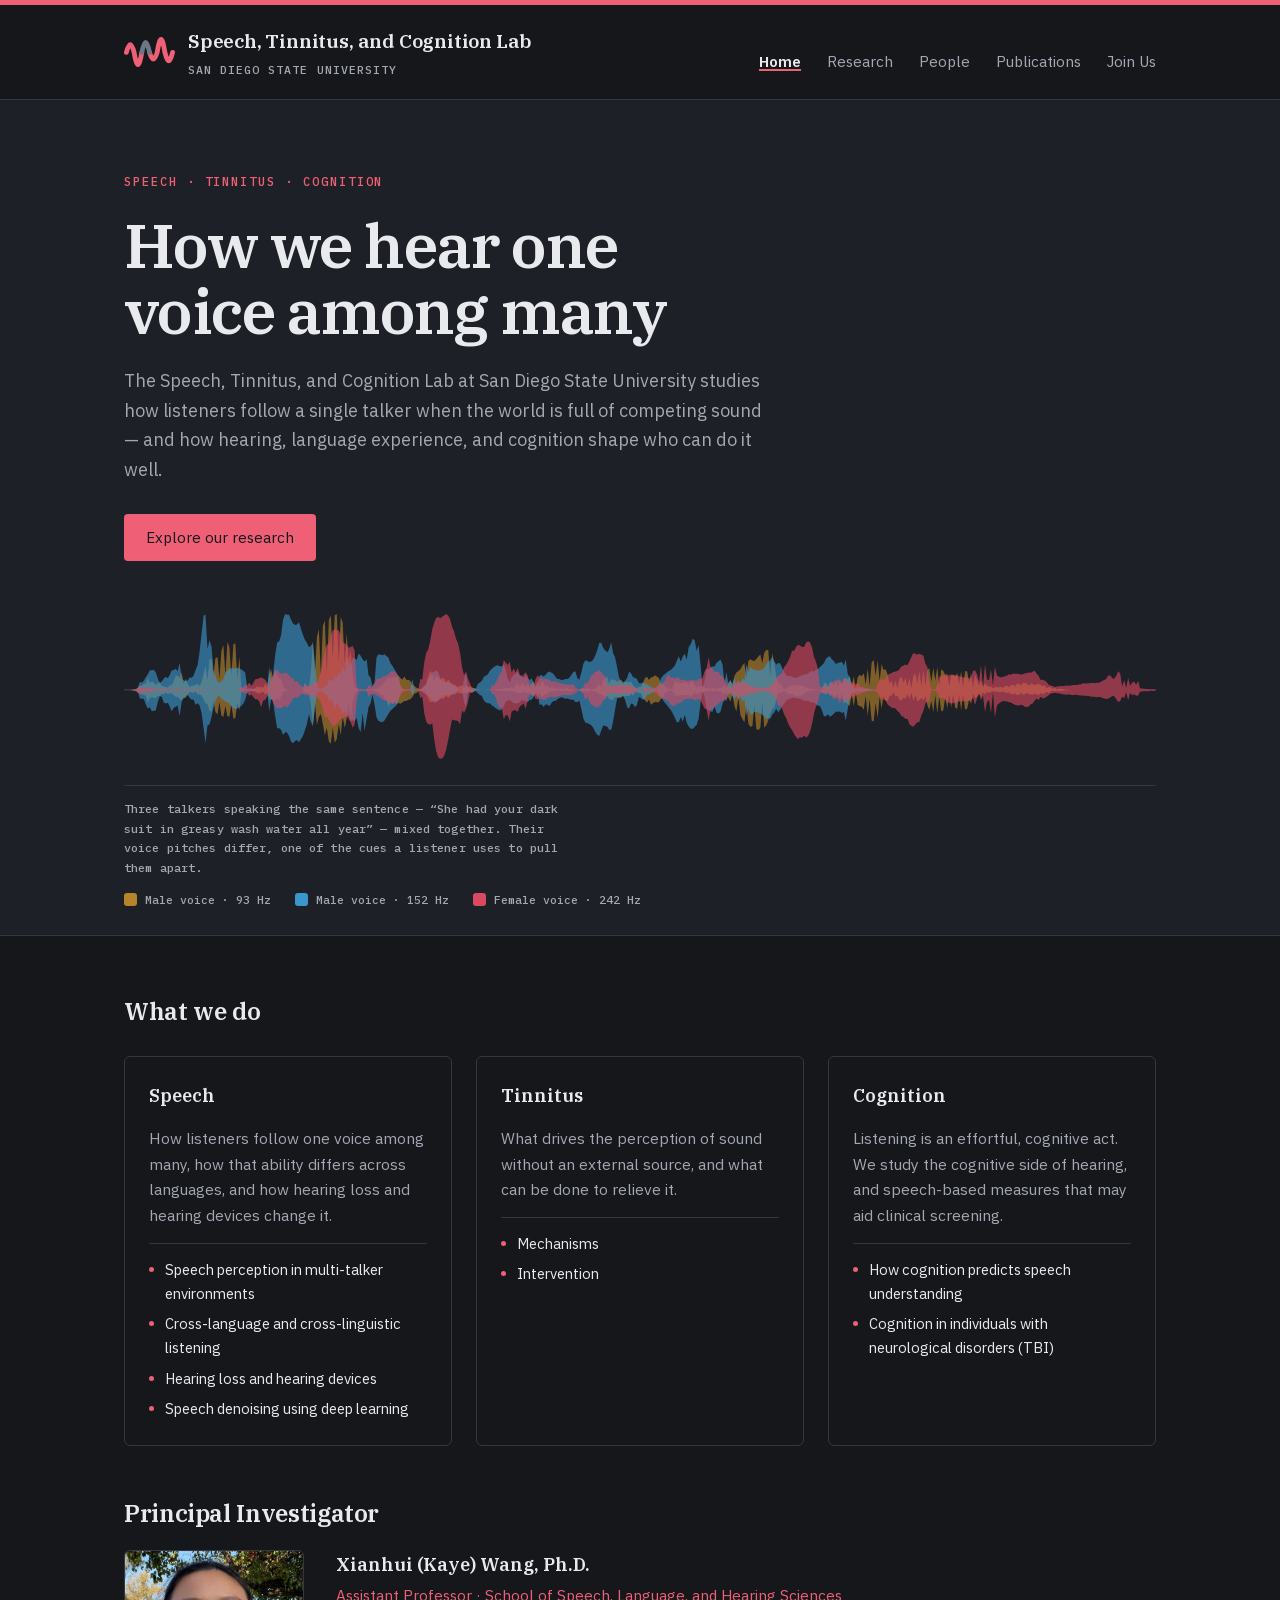
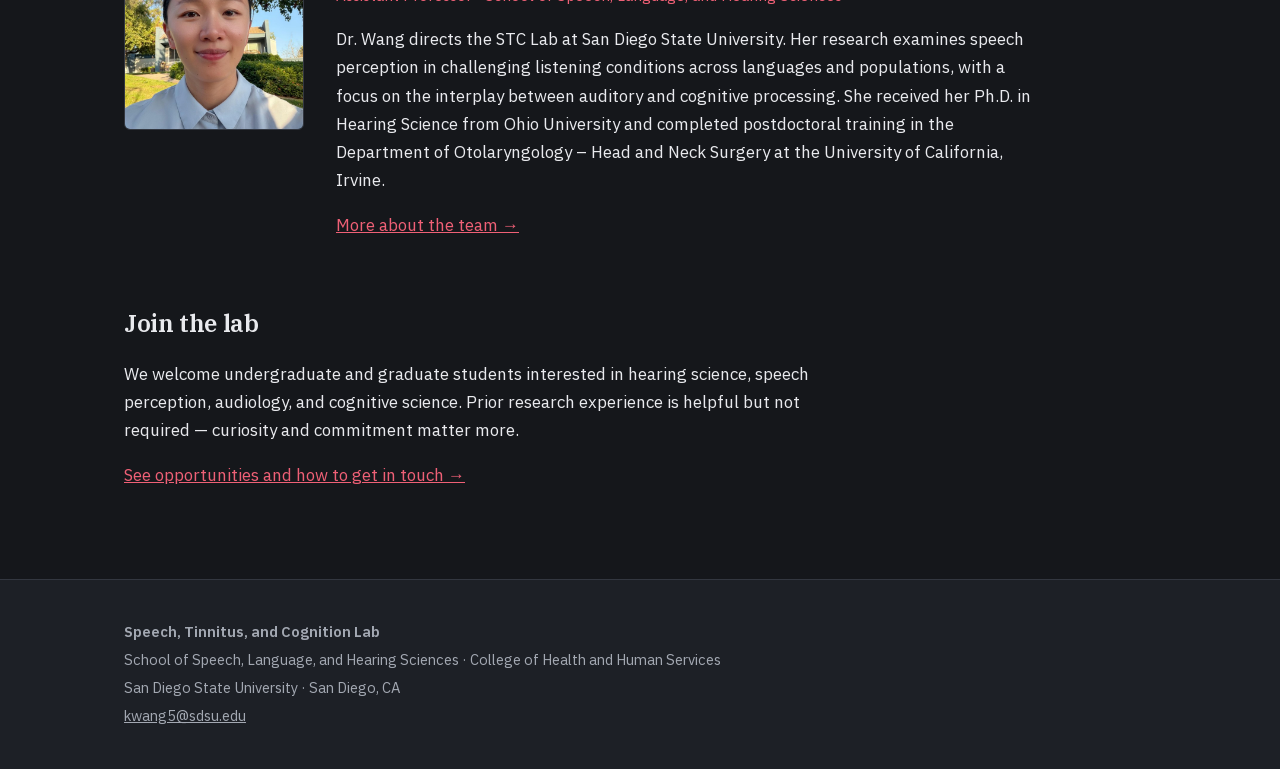
==== commit f8c1de4e: "Make the site dark-only" ====
--- a/index.html
+++ b/index.html
@@ -6,7 +6,7 @@
 <title>Speech, Tinnitus, and Cognition Lab — San Diego State University</title>
 <meta name="description" content="The Speech, Tinnitus, and Cognition Lab at San Diego State University studies how listeners understand speech in complex environments, and how hearing and cognition interact across the lifespan.">
 <link rel="icon" href="assets/logo-tile.svg" type="image/svg+xml">
-<meta name="theme-color" content="#a6192e">
+<meta name="theme-color" content="#15171b">
 <meta property="og:type" content="website">
 <meta property="og:site_name" content="Speech, Tinnitus, and Cognition Lab">
 <meta property="og:title" content="Speech, Tinnitus, and Cognition Lab">
@@ -26,10 +26,9 @@
 <header class="site-header">
   <div class="wrap">
     <a class="brand" href="index.html">
-      <picture class="brand-mark">
-        <source srcset="assets/logo-mark-dark.svg" media="(prefers-color-scheme: dark)">
-        <img src="assets/logo-mark.svg" alt="" width="51" height="30">
-      </picture>
+      <span class="brand-mark">
+        <img src="assets/logo-mark-dark.svg" alt="" width="51" height="30">
+      </span>
       <span class="brand-text">
         <strong>Speech, Tinnitus, and Cognition Lab</strong>
         <span class="affil">San Diego State University</span>
--- a/assets/style.css
+++ b/assets/style.css
@@ -31,42 +31,26 @@
 }
 
 :root {
+  color-scheme: dark;
   --display: 'IBM Plex Serif', Georgia, 'Times New Roman', serif;
   --body: 'IBM Plex Sans', -apple-system, BlinkMacSystemFont, 'Segoe UI', Helvetica, Arial, sans-serif;
   --mono: 'IBM Plex Mono', ui-monospace, SFMono-Regular, Menlo, monospace;
-  --slate: #98a0ae;
-  --slate2: #4f5766;
-  --tk1: #a6192e;
-  --tk2: #0072b2;
-  --tk3: #b26b00;
-  --red: #a6192e;
-  --red-dark: #7d1322;
-  --ink: #1a1a1a;
-  --muted: #5c5f66;
-  --line: #e2e2e5;
-  --bg: #ffffff;
-  --bg-soft: #f7f7f8;
-  --btn-fg: #ffffff;
+  --slate: #6d7686;
+  --slate2: #aab3c2;
+  --tk1: #d94a62;
+  --tk2: #3a97ce;
+  --tk3: #b8842a;
+  --red: #ef6076;
+  --red-dark: #ff8b9b;
+  --ink: #e9eaee;
+  --muted: #a3a8b2;
+  --line: #333740;
+  --bg: #15171b;
+  --bg-soft: #1d2026;
+  --btn-fg: #15171b;
   --max: 1080px;
 }
 
-@media (prefers-color-scheme: dark) {
-  :root {
-    --slate: #6d7686;
-    --slate2: #aab3c2;
-    --tk1: #d94a62;
-    --tk2: #3a97ce;
-    --tk3: #b8842a;
-    --red: #ef6076;
-    --red-dark: #ff8b9b;
-    --ink: #e9eaee;
-    --muted: #a3a8b2;
-    --line: #333740;
-    --bg: #15171b;
-    --bg-soft: #1d2026;
-    --btn-fg: #15171b;
-  }
-}
 
 * { box-sizing: border-box; }
 
@@ -312,6 +296,153 @@
   .wavefig .reveal-rect { transform: scaleX(1); animation: none; }
 }
 
+/* ---------- subtopic figures ---------- */
+
+/* hooks the method SVGs draw from; they follow the palette in both themes */
+:root {
+  --fig-line: var(--slate);
+  --fig-sig: var(--tk1);
+  --fig-soft: var(--bg);
+}
+
+.method-figs {
+  display: grid;
+  grid-template-columns: 1fr 1fr;   /* always two across */
+  gap: 16px;
+  max-width: 46ch;
+  margin: 24px 0 8px;
+}
+
+.method-figs .subfig {
+  margin: 0;
+  max-width: none;
+  padding: 14px 14px 11px;
+}
+
+.method-figs figcaption {
+  margin-top: 9px;
+  padding-top: 9px;
+  font-size: 0.66rem;
+  line-height: 1.6;
+}
+
+.method-figs figcaption b {
+  color: var(--ink);
+  font-weight: 600;
+}
+
+.subfig {
+  margin: 24px 0 8px;
+  padding: 18px 20px 14px;
+  border: 1px solid var(--line);
+  border-radius: 6px;
+  background: var(--bg-soft);
+  max-width: 68ch;
+}
+
+.subfig svg {
+  display: block;
+  width: 100%;
+  height: auto;
+  overflow: visible;
+}
+
+.subfig figcaption {
+  margin-top: 12px;
+  padding-top: 11px;
+  border-top: 1px solid var(--line);
+  font-family: var(--mono);
+  font-size: 0.71rem;
+  line-height: 1.65;
+  color: var(--muted);
+}
+
+.subfig figcaption em { font-style: normal; opacity: 0.75; }
+
+.subfig figcaption a {
+  color: var(--muted);
+  text-decoration: none;
+  border-bottom: 1px solid var(--line);
+}
+
+.subfig figcaption a:hover { color: var(--red); border-bottom-color: var(--red); }
+
+.subfig .fx-sub {
+  font-family: var(--mono);
+  font-size: 11.5px;
+  letter-spacing: 0.05em;
+  fill: var(--tk1);
+}
+
+.subfig .fx-t {
+  font-family: var(--mono);
+  font-size: 12px;
+  letter-spacing: 0.06em;
+  fill: var(--muted);
+}
+
+.subfig svg { fill: none; }
+
+.fx-line-red   { stroke: var(--tk1); stroke-width: 2.2; stroke-linecap: round; stroke-linejoin: round; }
+.fx-line-slate { stroke: var(--slate); stroke-width: 2.2; stroke-linecap: round; stroke-linejoin: round; }
+.fx-dot-red    { fill: var(--tk1); stroke: none; }
+.fx-dot-slate  { fill: var(--slate); stroke: none; }
+.fx-fill-red   { fill: var(--tk1); fill-opacity: 0.65; stroke: none; }
+.fx-fill-slate { fill: var(--slate); fill-opacity: 0.65; stroke: none; }
+.fx-head       { fill: var(--ink); stroke: none; }
+
+.fx-axis  { stroke: var(--muted); stroke-width: 1.2; }
+.fx-grid  { stroke: var(--line); stroke-width: 1; }
+.fx-arc   { stroke: var(--line); stroke-width: 1.4; stroke-dasharray: 4 5; }
+.fx-ray   { stroke: var(--line); stroke-width: 1.2; }
+.fx-arrow { stroke: var(--muted); stroke-width: 1.4; }
+.fx-dash  { stroke: var(--tk2); stroke-width: 1.4; stroke-dasharray: 5 4; }
+.fx-arrowhead { fill: var(--muted); stroke: none; }
+
+.fx-box       { stroke: var(--line); stroke-width: 1.4; fill: var(--bg); }
+.fx-box-blue  { stroke: var(--tk2); }
+
+/* anatomy: lobed brain, gyri, and the receptor markers drawn on it */
+.fx-lobe {
+  stroke: var(--ink);
+  stroke-width: 2.2;
+  stroke-linejoin: round;
+  stroke-linecap: round;
+}
+
+.fx-lobe-f { fill: var(--lobe-f); }
+.fx-lobe-p { fill: var(--lobe-p); }
+.fx-lobe-t { fill: var(--lobe-t); }
+.fx-lobe-o { fill: var(--lobe-o); }
+.fx-pale   { fill: var(--lobe-x); }
+
+.fx-gyrus {
+  stroke: var(--ink);
+  stroke-width: 1.1;
+  opacity: 0.5;
+  fill: none;
+  stroke-linecap: round;
+}
+
+.fx-lead     { stroke: var(--slate); stroke-width: 1; opacity: 0.75; fill: none; }
+.fx-dot-blue { fill: var(--tk2); stroke: none; }
+.fx-site     { stroke: var(--bg); stroke-width: 1.4; }   /* keeps markers legible on any lobe */
+
+.fx-ac {
+  stroke: var(--tk1);
+  stroke-width: 8;
+  stroke-linecap: round;
+  fill: none;
+}
+
+.fx-cochlea {
+  stroke: var(--tk1);
+  stroke-width: 1.8;
+  fill: none;
+  stroke-linecap: round;
+  stroke-linejoin: round;
+}
+
 /* ---------- generic sections ---------- */
 
 main { padding: 56px 0 72px; }
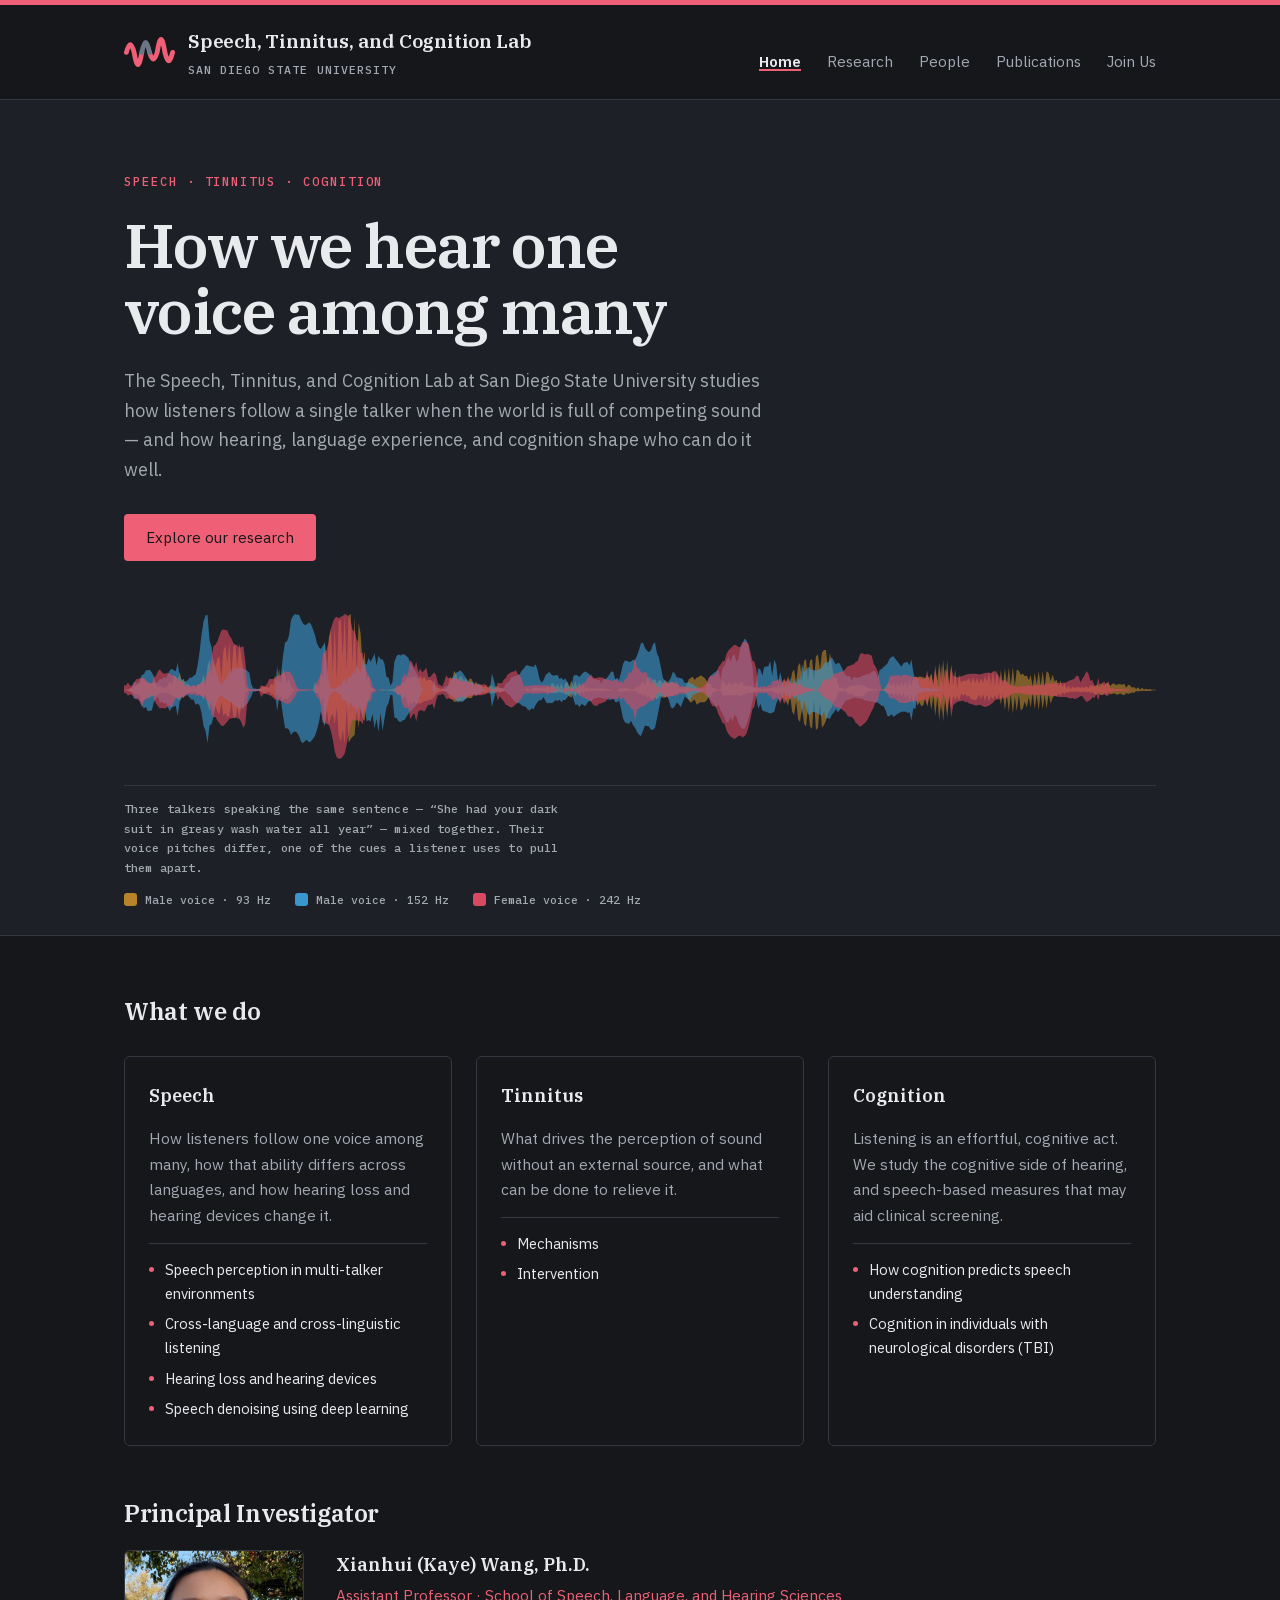
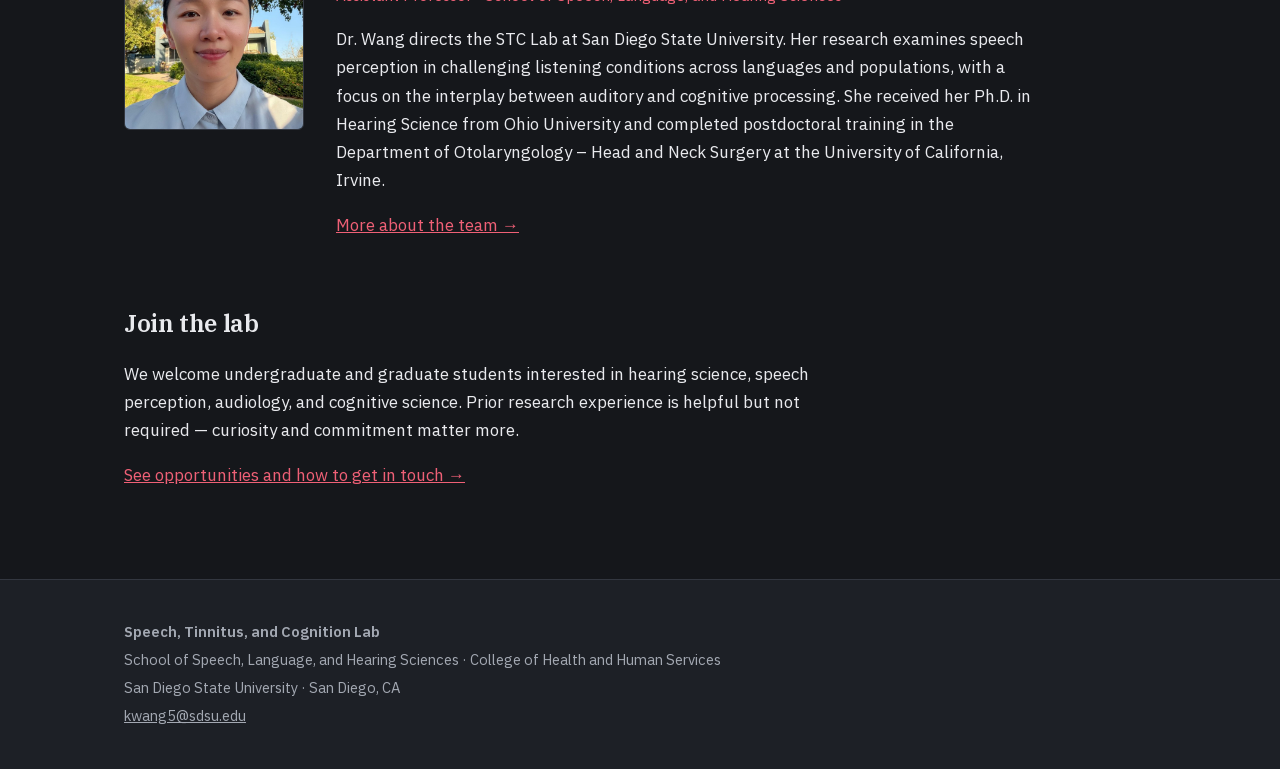
==== commit ff02812b: "Link What we do bullets to research subtopics; align hero waveforms on speech onset" ====
--- a/index.html
+++ b/index.html
@@ -57,12 +57,12 @@
     <a class="btn" href="research.html">Explore our research</a>
 
     <figure class="hero-fig">
-      <svg class="wavefig" viewBox="0 0 1000 220" preserveAspectRatio="none" role="img" aria-label="Three real speech waveforms overlaid: three talkers speaking the same sentence, with fundamental frequencies of 93, 152 and 242 hertz.">
+      <svg class="wavefig" viewBox="0 0 1000 220" preserveAspectRatio="none" role="img" aria-label="Three real speech waveforms overlaid and aligned on speech onset: three talkers speaking the same sentence, with fundamental frequencies of 93, 152 and 242 hertz.">
       <clipPath id="reveal"><rect class="reveal-rect" x="0" y="0" width="1000" height="220"/></clipPath>
       <g clip-path="url(#reveal)">
-        <path class="t3" d="M0.0 109.9 L1.9 109.9 L3.9 109.9 L5.8 110.0 L7.7 109.7 L9.6 109.3 L11.6 108.9 L13.5 107.4 L15.4 104.8 L17.3 105.5 L19.3 102.8 L21.2 102.4 L23.1 96.2 L25.0 101.6 L27.0 100.5 L28.9 101.6 L30.8 104.4 L32.8 102.2 L34.7 101.0 L36.6 105.2 L38.5 106.0 L40.5 106.4 L42.4 107.0 L44.3 104.5 L46.2 104.6 L48.2 99.9 L50.1 93.5 L52.0 93.6 L53.9 96.4 L55.9 89.4 L57.8 103.0 L59.7 97.0 L61.7 102.4 L63.6 106.5 L65.5 105.2 L67.4 104.7 L69.4 104.2 L71.3 103.1 L73.2 105.3 L75.1 101.2 L77.1 91.5 L79.0 82.6 L80.9 98.3 L82.9 74.9 L84.8 73.3 L86.7 93.8 L88.6 73.0 L90.6 72.2 L92.5 97.2 L94.4 64.5 L96.3 57.8 L98.3 93.3 L100.2 54.4 L102.1 59.9 L104.0 94.2 L106.0 56.9 L107.9 55.9 L109.8 97.9 L111.8 71.4 L113.7 106.6 L115.6 108.6 L117.5 109.3 L119.5 109.7 L121.4 109.4 L123.3 109.6 L125.2 109.1 L127.2 108.1 L129.1 105.4 L131.0 106.5 L132.9 106.6 L134.9 107.4 L136.8 102.3 L138.7 106.0 L140.7 92.7 L142.6 85.7 L144.5 98.4 L146.4 86.0 L148.4 92.8 L150.3 96.7 L152.2 97.2 L154.1 106.1 L156.1 108.4 L158.0 110.0 L159.9 109.6 L161.8 109.7 L163.8 109.9 L165.7 109.8 L167.6 110.0 L169.6 109.9 L171.5 109.9 L173.4 109.8 L175.3 101.1 L177.3 107.0 L179.2 106.8 L181.1 89.9 L183.0 53.1 L185.0 91.2 L186.9 49.3 L188.8 39.4 L190.8 92.8 L192.7 35.6 L194.6 29.6 L196.5 91.4 L198.5 28.9 L200.4 23.8 L202.3 74.4 L204.2 23.4 L206.2 22.0 L208.1 79.6 L210.0 25.5 L211.9 31.8 L213.9 80.1 L215.8 45.0 L217.7 74.5 L219.7 64.5 L221.6 92.0 L223.5 106.9 L225.4 108.4 L227.4 109.8 L229.3 109.8 L231.2 109.9 L233.1 109.8 L235.1 109.5 L237.0 109.6 L238.9 109.4 L240.8 109.4 L242.8 108.9 L244.7 108.2 L246.6 107.7 L248.6 106.0 L250.5 104.0 L252.4 101.1 L254.3 98.2 L256.3 95.1 L258.2 95.9 L260.1 95.5 L262.0 94.2 L264.0 95.6 L265.9 92.8 L267.8 96.0 L269.7 97.9 L271.7 94.5 L273.6 98.4 L275.5 98.1 L277.5 99.5 L279.4 103.8 L281.3 105.2 L283.2 107.5 L285.2 108.2 L287.1 109.0 L289.0 108.9 L290.9 106.4 L292.9 104.9 L294.8 94.4 L296.7 87.7 L298.7 91.6 L300.6 99.3 L302.5 93.5 L304.4 95.2 L306.4 98.6 L308.3 96.2 L310.2 96.3 L312.1 101.2 L314.1 97.9 L316.0 100.3 L317.9 106.0 L319.8 103.2 L321.8 104.8 L323.7 106.7 L325.6 105.2 L327.6 104.9 L329.5 107.3 L331.4 104.8 L333.3 106.4 L335.3 105.5 L337.2 107.0 L339.1 107.6 L341.0 109.3 L343.0 109.9 L344.9 109.9 L346.8 109.9 L348.7 109.9 L350.7 109.7 L352.6 109.7 L354.5 109.8 L356.5 109.6 L358.4 109.7 L360.3 109.1 L362.2 108.2 L364.2 109.4 L366.1 107.6 L368.0 108.9 L369.9 107.8 L371.9 107.7 L373.8 108.1 L375.7 106.7 L377.6 108.9 L379.6 103.5 L381.5 101.9 L383.4 107.0 L385.4 102.3 L387.3 102.9 L389.2 107.0 L391.1 101.8 L393.1 108.0 L395.0 102.0 L396.9 100.3 L398.8 106.5 L400.8 99.3 L402.7 107.2 L404.6 99.7 L406.6 100.9 L408.5 106.7 L410.4 103.7 L412.3 108.8 L414.3 106.2 L416.2 107.3 L418.1 108.9 L420.0 108.0 L422.0 109.5 L423.9 107.7 L425.8 109.6 L427.7 107.8 L429.7 107.8 L431.6 109.1 L433.5 108.6 L435.5 109.7 L437.4 109.8 L439.3 109.9 L441.2 109.9 L443.2 107.9 L445.1 108.2 L447.0 109.1 L448.9 107.5 L450.9 108.9 L452.8 109.1 L454.7 108.6 L456.6 108.6 L458.6 105.0 L460.5 102.8 L462.4 106.7 L464.4 99.0 L466.3 96.9 L468.2 94.4 L470.1 102.7 L472.1 97.9 L474.0 97.9 L475.9 98.8 L477.8 100.5 L479.8 98.9 L481.7 98.3 L483.6 101.1 L485.5 100.1 L487.5 100.8 L489.4 100.9 L491.3 100.1 L493.3 104.7 L495.2 107.0 L497.1 108.2 L499.0 106.3 L501.0 106.1 L502.9 101.7 L504.8 96.2 L506.7 94.7 L508.7 98.5 L510.6 95.4 L512.5 94.9 L514.5 93.0 L516.4 94.5 L518.3 96.0 L520.2 102.4 L522.2 102.4 L524.1 105.2 L526.0 108.2 L527.9 108.8 L529.9 109.5 L531.8 108.9 L533.7 98.9 L535.6 101.6 L537.6 101.6 L539.5 102.2 L541.4 102.0 L543.4 100.8 L545.3 101.4 L547.2 104.3 L549.1 100.6 L551.1 100.5 L553.0 104.1 L554.9 106.9 L556.8 105.6 L558.8 106.0 L560.7 106.0 L562.6 106.4 L564.5 108.8 L566.5 107.1 L568.4 108.9 L570.3 107.8 L572.3 107.9 L574.2 109.0 L576.1 107.7 L578.0 108.5 L580.0 106.0 L581.9 103.8 L583.8 108.6 L585.7 101.2 L587.7 98.1 L589.6 105.5 L591.5 93.9 L593.4 89.7 L595.4 87.9 L597.3 85.9 L599.2 81.6 L601.2 78.6 L603.1 95.7 L605.0 76.2 L606.9 74.4 L608.9 75.7 L610.8 76.4 L612.7 74.1 L614.6 71.1 L616.6 69.0 L618.5 79.1 L620.4 67.0 L622.4 63.6 L624.3 63.6 L626.2 95.5 L628.1 67.1 L630.1 79.7 L632.0 94.2 L633.9 102.9 L635.8 102.4 L637.8 106.9 L639.7 108.9 L641.6 108.7 L643.5 106.3 L645.5 105.9 L647.4 104.3 L649.3 105.0 L651.3 103.8 L653.2 104.4 L655.1 105.2 L657.0 104.8 L659.0 106.2 L660.9 107.2 L662.8 108.1 L664.7 108.5 L666.7 108.9 L668.6 109.3 L670.5 109.6 L672.4 109.8 L674.4 109.2 L676.3 109.9 L678.2 102.6 L680.2 101.2 L682.1 106.5 L684.0 101.2 L685.9 100.7 L687.9 104.9 L689.8 99.9 L691.7 106.3 L693.6 98.7 L695.6 104.4 L697.5 97.3 L699.4 95.7 L701.3 97.7 L703.3 94.2 L705.2 105.0 L707.1 94.5 L709.1 108.5 L711.0 95.3 L712.9 92.3 L714.8 94.2 L716.8 90.6 L718.7 103.3 L720.6 85.4 L722.5 105.4 L724.5 78.1 L726.4 74.9 L728.3 93.5 L730.3 75.5 L732.2 99.4 L734.1 80.3 L736.0 86.8 L738.0 85.9 L739.9 92.0 L741.8 102.7 L743.7 99.3 L745.7 107.3 L747.6 99.1 L749.5 108.1 L751.4 96.0 L753.4 94.9 L755.3 101.8 L757.2 96.1 L759.2 106.0 L761.1 96.0 L763.0 107.6 L764.9 93.7 L766.9 90.5 L768.8 102.5 L770.7 88.0 L772.6 105.4 L774.6 86.7 L776.5 105.3 L778.4 86.6 L780.3 84.9 L782.3 100.4 L784.2 84.2 L786.1 99.1 L788.1 83.4 L790.0 105.6 L791.9 86.2 L793.8 87.7 L795.8 92.7 L797.7 91.0 L799.6 105.1 L801.5 93.1 L803.5 92.5 L805.4 94.7 L807.3 90.3 L809.2 103.7 L811.2 88.0 L813.1 106.7 L815.0 88.3 L817.0 88.2 L818.9 101.7 L820.8 90.2 L822.7 108.1 L824.7 92.0 L826.6 98.0 L828.5 105.2 L830.4 99.1 L832.4 106.7 L834.3 102.0 L836.2 104.8 L838.2 106.5 L840.1 105.8 L842.0 108.2 L843.9 106.7 L845.9 106.5 L847.8 107.1 L849.7 106.1 L851.6 107.8 L853.6 105.6 L855.5 104.8 L857.4 106.8 L859.3 104.4 L861.3 103.8 L863.2 105.9 L865.1 102.7 L867.1 102.4 L869.0 105.2 L870.9 101.9 L872.8 101.8 L874.8 102.7 L876.7 105.0 L878.6 102.6 L880.5 103.0 L882.5 104.6 L884.4 103.4 L886.3 102.9 L888.2 104.0 L890.2 105.8 L892.1 104.9 L894.0 108.3 L896.0 106.4 L897.9 106.8 L899.8 108.9 L901.7 107.4 L903.7 109.6 L905.6 108.6 L907.5 108.9 L909.4 108.9 L911.4 109.3 L913.3 109.6 L915.2 109.7 L917.1 110.0 L919.1 110.0 L921.0 110.0 L922.9 110.0 L924.9 110.0 L926.8 110.0 L928.7 110.0 L930.6 110.0 L932.6 110.0 L934.5 110.0 L936.4 110.0 L938.3 110.0 L940.3 110.0 L942.2 110.0 L944.1 110.0 L946.1 110.0 L948.0 110.0 L949.9 110.0 L951.8 110.0 L953.8 110.0 L955.7 110.0 L957.6 110.0 L959.5 110.0 L961.5 110.0 L963.4 110.0 L965.3 110.0 L967.2 110.0 L969.2 110.0 L971.1 110.0 L973.0 110.0 L975.0 110.0 L976.9 110.0 L978.8 110.0 L980.7 110.0 L982.7 110.0 L984.6 110.0 L986.5 110.0 L988.4 110.0 L990.4 110.0 L992.3 110.0 L994.2 110.0 L996.1 110.0 L998.1 110.0 L1000.0 110.0 L1000.0 110.0 L998.1 110.0 L996.1 110.0 L994.2 110.0 L992.3 110.0 L990.4 110.0 L988.4 110.0 L986.5 110.0 L984.6 110.0 L982.7 110.0 L980.7 110.0 L978.8 110.0 L976.9 110.0 L975.0 110.0 L973.0 110.0 L971.1 110.0 L969.2 110.0 L967.2 110.0 L965.3 110.0 L963.4 110.0 L961.5 110.0 L959.5 110.0 L957.6 110.0 L955.7 110.0 L953.8 110.0 L951.8 110.0 L949.9 110.0 L948.0 110.0 L946.1 110.0 L944.1 110.0 L942.2 110.0 L940.3 110.0 L938.3 110.0 L936.4 110.0 L934.5 110.0 L932.6 110.0 L930.6 110.0 L928.7 110.0 L926.8 110.0 L924.9 110.0 L922.9 110.0 L921.0 110.0 L919.1 110.0 L917.1 110.0 L915.2 110.4 L913.3 110.3 L911.4 110.6 L909.4 111.1 L907.5 111.1 L905.6 111.3 L903.7 111.0 L901.7 111.2 L899.8 110.6 L897.9 111.8 L896.0 113.4 L894.0 112.1 L892.1 113.9 L890.2 114.6 L888.2 113.5 L886.3 116.1 L884.4 115.1 L882.5 114.0 L880.5 115.3 L878.6 115.3 L876.7 114.7 L874.8 113.5 L872.8 114.9 L870.9 115.5 L869.0 113.1 L867.1 115.7 L865.1 115.7 L863.2 113.9 L861.3 115.1 L859.3 114.5 L857.4 112.6 L855.5 113.6 L853.6 112.8 L851.6 111.6 L849.7 112.4 L847.8 112.2 L845.9 111.7 L843.9 112.0 L842.0 111.2 L840.1 112.3 L838.2 113.3 L836.2 112.2 L834.3 114.8 L832.4 112.5 L830.4 117.3 L828.5 113.5 L826.6 117.4 L824.7 119.3 L822.7 114.6 L820.8 126.0 L818.9 120.9 L817.0 131.8 L815.0 132.7 L813.1 114.6 L811.2 133.5 L809.2 115.5 L807.3 132.0 L805.4 130.4 L803.5 114.5 L801.5 130.2 L799.6 114.7 L797.7 131.4 L795.8 118.1 L793.8 134.1 L791.9 134.7 L790.0 117.5 L788.1 137.1 L786.1 116.1 L784.2 135.9 L782.3 122.4 L780.3 133.1 L778.4 127.2 L776.5 116.9 L774.6 122.0 L772.6 119.0 L770.7 121.6 L768.8 123.2 L766.9 115.9 L764.9 122.6 L763.0 112.9 L761.1 120.4 L759.2 114.9 L757.2 120.1 L755.3 118.8 L753.4 122.1 L751.4 121.4 L749.5 116.4 L747.6 117.8 L745.7 112.6 L743.7 116.8 L741.8 116.9 L739.9 123.0 L738.0 122.4 L736.0 117.0 L734.1 131.4 L732.2 117.5 L730.3 142.0 L728.3 125.0 L726.4 146.4 L724.5 145.5 L722.5 120.3 L720.6 139.7 L718.7 116.9 L716.8 133.0 L714.8 129.4 L712.9 128.5 L711.0 127.4 L709.1 113.3 L707.1 128.7 L705.2 114.5 L703.3 128.2 L701.3 126.9 L699.4 124.3 L697.5 124.2 L695.6 114.2 L693.6 120.1 L691.7 114.2 L689.8 117.7 L687.9 117.0 L685.9 114.0 L684.0 116.7 L682.1 112.9 L680.2 115.5 L678.2 114.1 L676.3 112.6 L674.4 110.3 L672.4 110.3 L670.5 110.4 L668.6 110.5 L666.7 110.6 L664.7 111.1 L662.8 111.6 L660.9 112.0 L659.0 113.7 L657.0 117.1 L655.1 116.2 L653.2 117.4 L651.3 117.3 L649.3 116.1 L647.4 114.0 L645.5 114.7 L643.5 114.6 L641.6 111.7 L639.7 111.0 L637.8 112.0 L635.8 113.2 L633.9 113.6 L632.0 121.2 L630.1 130.2 L628.1 132.7 L626.2 137.6 L624.3 145.3 L622.4 150.7 L620.4 153.8 L618.5 124.6 L616.6 154.0 L614.6 156.2 L612.7 155.2 L610.8 127.1 L608.9 152.1 L606.9 152.6 L605.0 149.2 L603.1 128.1 L601.2 147.2 L599.2 143.6 L597.3 138.9 L595.4 118.5 L593.4 134.9 L591.5 128.3 L589.6 114.7 L587.7 123.4 L585.7 119.2 L583.8 111.9 L581.9 115.6 L580.0 113.4 L578.0 111.5 L576.1 111.6 L574.2 111.0 L572.3 111.4 L570.3 111.1 L568.4 110.8 L566.5 111.1 L564.5 111.0 L562.6 112.1 L560.7 112.7 L558.8 111.8 L556.8 113.7 L554.9 114.3 L553.0 113.3 L551.1 115.6 L549.1 117.7 L547.2 115.1 L545.3 116.1 L543.4 116.2 L541.4 115.9 L539.5 116.4 L537.6 116.4 L535.6 117.0 L533.7 115.5 L531.8 111.6 L529.9 110.6 L527.9 111.2 L526.0 111.8 L524.1 113.9 L522.2 118.3 L520.2 120.5 L518.3 124.1 L516.4 124.2 L514.5 124.0 L512.5 125.2 L510.6 127.2 L508.7 121.1 L506.7 124.8 L504.8 122.0 L502.9 119.3 L501.0 113.8 L499.0 113.5 L497.1 112.5 L495.2 112.5 L493.3 116.4 L491.3 114.2 L489.4 117.1 L487.5 116.6 L485.5 117.5 L483.6 116.3 L481.7 119.0 L479.8 119.0 L477.8 118.2 L475.9 117.7 L474.0 121.2 L472.1 121.2 L470.1 120.2 L468.2 116.7 L466.3 118.6 L464.4 116.2 L462.4 115.5 L460.5 114.6 L458.6 113.3 L456.6 111.1 L454.7 111.1 L452.8 110.6 L450.9 110.6 L448.9 111.9 L447.0 110.8 L445.1 111.9 L443.2 111.6 L441.2 110.1 L439.3 110.1 L437.4 110.1 L435.5 110.3 L433.5 111.0 L431.6 111.1 L429.7 111.2 L427.7 111.2 L425.8 110.5 L423.9 111.3 L422.0 110.4 L420.0 111.3 L418.1 111.2 L416.2 111.5 L414.3 111.9 L412.3 111.2 L410.4 114.0 L408.5 114.7 L406.6 116.7 L404.6 117.7 L402.7 112.0 L400.8 118.8 L398.8 114.0 L396.9 117.6 L395.0 115.4 L393.1 112.0 L391.1 113.8 L389.2 113.2 L387.3 112.0 L385.4 113.8 L383.4 113.9 L381.5 113.1 L379.6 112.9 L377.6 111.8 L375.7 111.2 L373.8 111.1 L371.9 111.2 L369.9 111.1 L368.0 111.3 L366.1 111.4 L364.2 110.4 L362.2 111.1 L360.3 110.6 L358.4 110.2 L356.5 110.4 L354.5 110.1 L352.6 110.3 L350.7 110.2 L348.7 110.1 L346.8 110.1 L344.9 110.1 L343.0 110.1 L341.0 110.4 L339.1 111.6 L337.2 113.5 L335.3 111.9 L333.3 112.9 L331.4 113.8 L329.5 112.5 L327.6 114.4 L325.6 113.8 L323.7 112.7 L321.8 113.9 L319.8 115.4 L317.9 113.7 L316.0 117.2 L314.1 119.0 L312.1 116.7 L310.2 119.6 L308.3 119.9 L306.4 120.0 L304.4 121.9 L302.5 123.6 L300.6 122.6 L298.7 123.3 L296.7 123.9 L294.8 120.1 L292.9 114.4 L290.9 111.2 L289.0 111.1 L287.1 111.3 L285.2 111.6 L283.2 113.5 L281.3 114.4 L279.4 118.1 L277.5 120.7 L275.5 121.4 L273.6 122.7 L271.7 122.7 L269.7 124.5 L267.8 125.8 L265.9 125.1 L264.0 126.5 L262.0 122.6 L260.1 126.3 L258.2 123.2 L256.3 129.4 L254.3 120.6 L252.4 121.4 L250.5 114.9 L248.6 116.3 L246.6 113.1 L244.7 111.8 L242.8 110.8 L240.8 110.9 L238.9 110.5 L237.0 110.5 L235.1 110.6 L233.1 110.2 L231.2 110.2 L229.3 110.1 L227.4 110.3 L225.4 111.1 L223.5 114.5 L221.6 124.1 L219.7 145.8 L217.7 125.2 L215.8 143.1 L213.9 154.1 L211.9 141.0 L210.0 162.0 L208.1 149.4 L206.2 166.8 L204.2 171.1 L202.3 154.0 L200.4 172.2 L198.5 169.6 L196.5 153.8 L194.6 162.1 L192.7 149.3 L190.8 137.9 L188.8 141.3 L186.9 150.6 L185.0 123.4 L183.0 153.5 L181.1 126.0 L179.2 114.5 L177.3 113.0 L175.3 114.0 L173.4 110.1 L171.5 110.0 L169.6 110.1 L167.6 110.1 L165.7 110.1 L163.8 110.1 L161.8 110.1 L159.9 110.2 L158.0 110.2 L156.1 111.0 L154.1 111.8 L152.2 117.7 L150.3 121.8 L148.4 119.1 L146.4 122.6 L144.5 120.0 L142.6 121.3 L140.7 119.9 L138.7 113.3 L136.8 115.5 L134.9 111.6 L132.9 113.0 L131.0 114.0 L129.1 113.4 L127.2 111.9 L125.2 111.1 L123.3 110.4 L121.4 110.3 L119.5 110.2 L117.5 110.4 L115.6 111.0 L113.7 112.5 L111.8 133.4 L109.8 124.1 L107.9 142.5 L106.0 143.4 L104.0 126.5 L102.1 140.9 L100.2 140.4 L98.3 128.5 L96.3 141.0 L94.4 139.7 L92.5 123.7 L90.6 138.4 L88.6 135.5 L86.7 122.2 L84.8 134.9 L82.9 134.2 L80.9 126.0 L79.0 125.7 L77.1 121.1 L75.1 116.5 L73.2 115.0 L71.3 114.8 L69.4 111.6 L67.4 113.6 L65.5 112.7 L63.6 112.7 L61.7 114.7 L59.7 119.4 L57.8 119.4 L55.9 121.7 L53.9 120.5 L52.0 117.9 L50.1 118.1 L48.2 116.1 L46.2 114.1 L44.3 113.7 L42.4 114.7 L40.5 113.0 L38.5 114.7 L36.6 114.6 L34.7 117.0 L32.8 116.6 L30.8 119.2 L28.9 119.2 L27.0 118.0 L25.0 119.3 L23.1 124.5 L21.2 116.9 L19.3 115.5 L17.3 115.3 L15.4 114.0 L13.5 113.3 L11.6 111.2 L9.6 110.5 L7.7 110.2 L5.8 110.1 L3.9 110.0 L1.9 110.0 L0.0 110.0 Z"/>
-        <path class="t2" d="M0.0 109.8 L1.9 109.7 L3.9 109.7 L5.8 109.8 L7.7 109.8 L9.6 109.3 L11.6 109.4 L13.5 107.1 L15.4 100.4 L17.3 101.6 L19.3 99.1 L21.2 95.3 L23.1 91.8 L25.0 87.2 L27.0 87.1 L28.9 86.6 L30.8 89.7 L32.8 97.0 L34.7 101.8 L36.6 100.1 L38.5 97.1 L40.5 94.6 L42.4 96.4 L44.3 92.7 L46.2 87.4 L48.2 86.9 L50.1 85.4 L52.0 88.2 L53.9 78.4 L55.9 96.9 L57.8 98.7 L59.7 100.0 L61.7 98.9 L63.6 95.4 L65.5 95.7 L67.4 93.6 L69.4 86.9 L71.3 81.4 L73.2 66.1 L75.1 45.8 L77.1 23.8 L79.0 23.0 L80.9 62.4 L82.9 52.4 L84.8 59.8 L86.7 87.1 L88.6 93.3 L90.6 100.8 L92.5 101.5 L94.4 99.5 L96.3 97.7 L98.3 89.9 L100.2 87.6 L102.1 85.0 L104.0 84.7 L106.0 85.0 L107.9 84.8 L109.8 84.3 L111.8 85.4 L113.7 86.3 L115.6 87.6 L117.5 89.9 L119.5 108.2 L121.4 108.2 L123.3 108.3 L125.2 108.6 L127.2 108.9 L129.1 109.0 L131.0 109.3 L132.9 109.6 L134.9 109.5 L136.8 109.8 L138.7 109.8 L140.7 82.6 L142.6 101.6 L144.5 91.6 L146.4 70.4 L148.4 54.7 L150.3 53.7 L152.2 46.6 L154.1 28.9 L156.1 22.0 L158.0 22.9 L159.9 22.9 L161.8 28.4 L163.8 33.1 L165.7 34.6 L167.6 34.1 L169.6 31.6 L171.5 39.5 L173.4 46.0 L175.3 51.7 L177.3 55.6 L179.2 60.6 L181.1 58.7 L183.0 55.3 L185.0 78.6 L186.9 100.9 L188.8 107.9 L190.8 108.4 L192.7 108.2 L194.6 105.2 L196.5 105.2 L198.5 99.1 L200.4 97.4 L202.3 100.4 L204.2 93.7 L206.2 95.2 L208.1 89.5 L210.0 91.5 L211.9 81.2 L213.9 90.0 L215.8 72.5 L217.7 79.9 L219.7 80.7 L221.6 72.7 L223.5 73.1 L225.4 75.2 L227.4 67.7 L229.3 70.4 L231.2 74.4 L233.1 76.9 L235.1 74.3 L237.0 93.2 L238.9 95.5 L240.8 105.4 L242.8 100.9 L244.7 72.2 L246.6 68.6 L248.6 69.3 L250.5 69.7 L252.4 68.6 L254.3 70.6 L256.3 72.8 L258.2 79.0 L260.1 81.9 L262.0 86.0 L264.0 89.7 L265.9 94.2 L267.8 105.2 L269.7 109.4 L271.7 109.8 L273.6 109.8 L275.5 109.8 L277.5 109.7 L279.4 97.2 L281.3 108.9 L283.2 109.7 L285.2 109.7 L287.1 109.5 L289.0 107.1 L290.9 105.2 L292.9 102.4 L294.8 95.6 L296.7 94.3 L298.7 89.8 L300.6 89.1 L302.5 87.0 L304.4 89.1 L306.4 96.2 L308.3 100.3 L310.2 100.7 L312.1 100.8 L314.1 101.7 L316.0 102.0 L317.9 102.2 L319.8 104.1 L321.8 106.5 L323.7 108.8 L325.6 109.6 L327.6 109.8 L329.5 97.2 L331.4 90.8 L333.3 106.8 L335.3 108.3 L337.2 108.2 L339.1 108.0 L341.0 108.2 L343.0 102.9 L344.9 101.4 L346.8 99.2 L348.7 94.7 L350.7 93.4 L352.6 91.7 L354.5 87.7 L356.5 85.3 L358.4 83.3 L360.3 81.9 L362.2 81.3 L364.2 82.4 L366.1 82.8 L368.0 80.3 L369.9 87.0 L371.9 97.2 L373.8 101.6 L375.7 95.1 L377.6 92.5 L379.6 90.5 L381.5 89.2 L383.4 93.4 L385.4 92.8 L387.3 96.6 L389.2 92.6 L391.1 95.8 L393.1 98.6 L395.0 96.3 L396.9 102.0 L398.8 105.9 L400.8 103.0 L402.7 93.2 L404.6 92.7 L406.6 94.5 L408.5 92.4 L410.4 89.8 L412.3 88.5 L414.3 90.1 L416.2 91.6 L418.1 94.6 L420.0 97.2 L422.0 97.3 L423.9 98.8 L425.8 98.1 L427.7 97.3 L429.7 97.2 L431.6 95.7 L433.5 92.6 L435.5 88.8 L437.4 88.6 L439.3 96.0 L441.2 98.1 L443.2 89.5 L445.1 79.6 L447.0 75.6 L448.9 76.5 L450.9 77.7 L452.8 77.1 L454.7 74.9 L456.6 70.0 L458.6 63.6 L460.5 55.7 L462.4 55.4 L464.4 61.5 L466.3 64.3 L468.2 66.4 L470.1 62.9 L472.1 54.6 L474.0 67.4 L475.9 72.3 L477.8 83.5 L479.8 96.2 L481.7 99.3 L483.6 103.1 L485.5 99.6 L487.5 96.0 L489.4 88.9 L491.3 90.6 L493.3 95.3 L495.2 95.9 L497.1 97.4 L499.0 102.2 L501.0 102.3 L502.9 101.4 L504.8 102.4 L506.7 103.1 L508.7 105.5 L510.6 106.3 L512.5 107.9 L514.5 108.3 L516.4 108.9 L518.3 103.6 L520.2 96.7 L522.2 93.5 L524.1 91.6 L526.0 89.8 L527.9 88.0 L529.9 86.5 L531.8 84.6 L533.7 82.0 L535.6 76.3 L537.6 71.0 L539.5 77.4 L541.4 71.3 L543.4 67.9 L545.3 74.6 L547.2 60.3 L549.1 57.1 L551.1 50.8 L553.0 52.5 L554.9 64.9 L556.8 58.0 L558.8 82.3 L560.7 108.3 L562.6 99.4 L564.5 84.8 L566.5 86.4 L568.4 83.4 L570.3 82.9 L572.3 82.5 L574.2 78.5 L576.1 76.6 L578.0 74.6 L580.0 80.5 L581.9 101.8 L583.8 89.1 L585.7 103.4 L587.7 99.6 L589.6 102.4 L591.5 95.5 L593.4 105.2 L595.4 98.0 L597.3 103.0 L599.2 95.8 L601.2 100.0 L603.1 80.1 L605.0 89.5 L606.9 83.1 L608.9 85.4 L610.8 87.2 L612.7 86.7 L614.6 87.6 L616.6 86.9 L618.5 86.3 L620.4 84.4 L622.4 80.0 L624.3 77.7 L626.2 75.5 L628.1 71.8 L630.1 76.6 L632.0 80.4 L633.9 78.7 L635.8 79.4 L637.8 84.4 L639.7 89.1 L641.6 92.8 L643.5 94.1 L645.5 93.9 L647.4 94.8 L649.3 95.7 L651.3 95.9 L653.2 95.1 L655.1 94.0 L657.0 92.8 L659.0 92.4 L660.9 91.8 L662.8 91.2 L664.7 89.3 L666.7 87.7 L668.6 88.8 L670.5 86.5 L672.4 86.1 L674.4 83.4 L676.3 81.3 L678.2 78.9 L680.2 73.7 L682.1 71.8 L684.0 70.8 L685.9 74.4 L687.9 76.7 L689.8 80.0 L691.7 78.8 L693.6 78.1 L695.6 77.4 L697.5 81.5 L699.4 74.8 L701.3 91.4 L703.3 95.6 L705.2 105.2 L707.1 107.4 L709.1 108.2 L711.0 108.0 L712.9 107.7 L714.8 108.1 L716.8 108.2 L718.7 108.7 L720.6 108.6 L722.5 109.0 L724.5 109.3 L726.4 109.6 L728.3 109.6 L730.3 109.7 L732.2 110.0 L734.1 110.0 L736.0 110.0 L738.0 110.0 L739.9 110.0 L741.8 110.0 L743.7 110.0 L745.7 110.0 L747.6 110.0 L749.5 110.0 L751.4 110.0 L753.4 110.0 L755.3 110.0 L757.2 110.0 L759.2 110.0 L761.1 110.0 L763.0 110.0 L764.9 110.0 L766.9 110.0 L768.8 110.0 L770.7 110.0 L772.6 110.0 L774.6 110.0 L776.5 110.0 L778.4 110.0 L780.3 110.0 L782.3 110.0 L784.2 110.0 L786.1 110.0 L788.1 110.0 L790.0 110.0 L791.9 110.0 L793.8 110.0 L795.8 110.0 L797.7 110.0 L799.6 110.0 L801.5 110.0 L803.5 110.0 L805.4 110.0 L807.3 110.0 L809.2 110.0 L811.2 110.0 L813.1 110.0 L815.0 110.0 L817.0 110.0 L818.9 110.0 L820.8 110.0 L822.7 110.0 L824.7 110.0 L826.6 110.0 L828.5 110.0 L830.4 110.0 L832.4 110.0 L834.3 110.0 L836.2 110.0 L838.2 110.0 L840.1 110.0 L842.0 110.0 L843.9 110.0 L845.9 110.0 L847.8 110.0 L849.7 110.0 L851.6 110.0 L853.6 110.0 L855.5 110.0 L857.4 110.0 L859.3 110.0 L861.3 110.0 L863.2 110.0 L865.1 110.0 L867.1 110.0 L869.0 110.0 L870.9 110.0 L872.8 110.0 L874.8 110.0 L876.7 110.0 L878.6 110.0 L880.5 110.0 L882.5 110.0 L884.4 110.0 L886.3 110.0 L888.2 110.0 L890.2 110.0 L892.1 110.0 L894.0 110.0 L896.0 110.0 L897.9 110.0 L899.8 110.0 L901.7 110.0 L903.7 110.0 L905.6 110.0 L907.5 110.0 L909.4 110.0 L911.4 110.0 L913.3 110.0 L915.2 110.0 L917.1 110.0 L919.1 110.0 L921.0 110.0 L922.9 110.0 L924.9 110.0 L926.8 110.0 L928.7 110.0 L930.6 110.0 L932.6 110.0 L934.5 110.0 L936.4 110.0 L938.3 110.0 L940.3 110.0 L942.2 110.0 L944.1 110.0 L946.1 110.0 L948.0 110.0 L949.9 110.0 L951.8 110.0 L953.8 110.0 L955.7 110.0 L957.6 110.0 L959.5 110.0 L961.5 110.0 L963.4 110.0 L965.3 110.0 L967.2 110.0 L969.2 110.0 L971.1 110.0 L973.0 110.0 L975.0 110.0 L976.9 110.0 L978.8 110.0 L980.7 110.0 L982.7 110.0 L984.6 110.0 L986.5 110.0 L988.4 110.0 L990.4 110.0 L992.3 110.0 L994.2 110.0 L996.1 110.0 L998.1 110.0 L1000.0 110.0 L1000.0 110.0 L998.1 110.0 L996.1 110.0 L994.2 110.0 L992.3 110.0 L990.4 110.0 L988.4 110.0 L986.5 110.0 L984.6 110.0 L982.7 110.0 L980.7 110.0 L978.8 110.0 L976.9 110.0 L975.0 110.0 L973.0 110.0 L971.1 110.0 L969.2 110.0 L967.2 110.0 L965.3 110.0 L963.4 110.0 L961.5 110.0 L959.5 110.0 L957.6 110.0 L955.7 110.0 L953.8 110.0 L951.8 110.0 L949.9 110.0 L948.0 110.0 L946.1 110.0 L944.1 110.0 L942.2 110.0 L940.3 110.0 L938.3 110.0 L936.4 110.0 L934.5 110.0 L932.6 110.0 L930.6 110.0 L928.7 110.0 L926.8 110.0 L924.9 110.0 L922.9 110.0 L921.0 110.0 L919.1 110.0 L917.1 110.0 L915.2 110.0 L913.3 110.0 L911.4 110.0 L909.4 110.0 L907.5 110.0 L905.6 110.0 L903.7 110.0 L901.7 110.0 L899.8 110.0 L897.9 110.0 L896.0 110.0 L894.0 110.0 L892.1 110.0 L890.2 110.0 L888.2 110.0 L886.3 110.0 L884.4 110.0 L882.5 110.0 L880.5 110.0 L878.6 110.0 L876.7 110.0 L874.8 110.0 L872.8 110.0 L870.9 110.0 L869.0 110.0 L867.1 110.0 L865.1 110.0 L863.2 110.0 L861.3 110.0 L859.3 110.0 L857.4 110.0 L855.5 110.0 L853.6 110.0 L851.6 110.0 L849.7 110.0 L847.8 110.0 L845.9 110.0 L843.9 110.0 L842.0 110.0 L840.1 110.0 L838.2 110.0 L836.2 110.0 L834.3 110.0 L832.4 110.0 L830.4 110.0 L828.5 110.0 L826.6 110.0 L824.7 110.0 L822.7 110.0 L820.8 110.0 L818.9 110.0 L817.0 110.0 L815.0 110.0 L813.1 110.0 L811.2 110.0 L809.2 110.0 L807.3 110.0 L805.4 110.0 L803.5 110.0 L801.5 110.0 L799.6 110.0 L797.7 110.0 L795.8 110.0 L793.8 110.0 L791.9 110.0 L790.0 110.0 L788.1 110.0 L786.1 110.0 L784.2 110.0 L782.3 110.0 L780.3 110.0 L778.4 110.0 L776.5 110.0 L774.6 110.0 L772.6 110.0 L770.7 110.0 L768.8 110.0 L766.9 110.0 L764.9 110.0 L763.0 110.0 L761.1 110.0 L759.2 110.0 L757.2 110.0 L755.3 110.0 L753.4 110.0 L751.4 110.0 L749.5 110.0 L747.6 110.0 L745.7 110.0 L743.7 110.0 L741.8 110.0 L739.9 110.0 L738.0 110.0 L736.0 110.0 L734.1 110.0 L732.2 110.0 L730.3 110.3 L728.3 110.3 L726.4 110.4 L724.5 110.6 L722.5 110.5 L720.6 111.1 L718.7 111.2 L716.8 111.6 L714.8 111.6 L712.9 111.8 L711.0 111.7 L709.1 111.7 L707.1 113.2 L705.2 113.5 L703.3 117.6 L701.3 131.9 L699.4 145.2 L697.5 135.6 L695.6 136.6 L693.6 134.8 L691.7 135.3 L689.8 134.8 L687.9 137.4 L685.9 139.4 L684.0 140.9 L682.1 138.0 L680.2 140.4 L678.2 140.5 L676.3 133.8 L674.4 128.5 L672.4 128.2 L670.5 126.3 L668.6 124.5 L666.7 124.9 L664.7 123.7 L662.8 123.1 L660.9 122.5 L659.0 122.3 L657.0 121.4 L655.1 120.2 L653.2 119.8 L651.3 119.5 L649.3 118.9 L647.4 119.1 L645.5 119.9 L643.5 121.0 L641.6 122.3 L639.7 126.0 L637.8 128.8 L635.8 133.1 L633.9 135.7 L632.0 132.0 L630.1 136.1 L628.1 138.6 L626.2 143.7 L624.3 142.3 L622.4 143.4 L620.4 140.7 L618.5 138.8 L616.6 137.3 L614.6 136.1 L612.7 135.5 L610.8 135.6 L608.9 138.2 L606.9 138.5 L605.0 130.8 L603.1 139.5 L601.2 120.8 L599.2 123.2 L597.3 117.6 L595.4 121.4 L593.4 116.2 L591.5 121.4 L589.6 117.6 L587.7 113.5 L585.7 115.0 L583.8 122.8 L581.9 120.4 L580.0 125.8 L578.0 135.3 L576.1 137.2 L574.2 136.2 L572.3 129.5 L570.3 135.3 L568.4 134.9 L566.5 133.4 L564.5 131.9 L562.6 118.4 L560.7 111.6 L558.8 123.8 L556.8 143.4 L554.9 150.1 L553.0 152.8 L551.1 154.8 L549.1 155.0 L547.2 152.3 L545.3 148.3 L543.4 139.0 L541.4 146.4 L539.5 141.4 L537.6 147.4 L535.6 147.2 L533.7 141.9 L531.8 137.2 L529.9 133.2 L527.9 130.3 L526.0 127.4 L524.1 124.8 L522.2 121.6 L520.2 118.7 L518.3 114.5 L516.4 111.8 L514.5 111.4 L512.5 113.3 L510.6 113.5 L508.7 114.8 L506.7 115.6 L504.8 120.3 L502.9 121.2 L501.0 119.6 L499.0 117.7 L497.1 127.2 L495.2 130.0 L493.3 126.5 L491.3 125.7 L489.4 131.3 L487.5 130.0 L485.5 121.4 L483.6 117.0 L481.7 117.7 L479.8 118.4 L477.8 119.9 L475.9 132.1 L474.0 146.3 L472.1 156.1 L470.1 156.0 L468.2 152.4 L466.3 151.8 L464.4 151.2 L462.4 157.3 L460.5 163.2 L458.6 161.7 L456.6 158.5 L454.7 153.7 L452.8 150.7 L450.9 149.3 L448.9 148.5 L447.0 147.6 L445.1 143.0 L443.2 131.9 L441.2 122.3 L439.3 124.3 L437.4 123.8 L435.5 121.2 L433.5 121.3 L431.6 120.6 L429.7 119.9 L427.7 120.1 L425.8 119.2 L423.9 118.4 L422.0 119.4 L420.0 120.7 L418.1 122.7 L416.2 122.8 L414.3 124.7 L412.3 128.8 L410.4 127.2 L408.5 126.6 L406.6 129.7 L404.6 126.6 L402.7 127.3 L400.8 114.2 L398.8 113.9 L396.9 118.1 L395.0 121.3 L393.1 121.7 L391.1 124.3 L389.2 122.6 L387.3 122.1 L385.4 121.7 L383.4 124.3 L381.5 125.4 L379.6 125.6 L377.6 125.3 L375.7 123.3 L373.8 121.7 L371.9 121.8 L369.9 123.6 L368.0 129.4 L366.1 132.4 L364.2 133.6 L362.2 132.7 L360.3 131.2 L358.4 129.5 L356.5 127.9 L354.5 125.3 L352.6 125.4 L350.7 124.4 L348.7 122.1 L346.8 117.0 L344.9 115.7 L343.0 114.1 L341.0 111.1 L339.1 111.7 L337.2 111.8 L335.3 111.4 L333.3 112.6 L331.4 129.8 L329.5 124.2 L327.6 110.2 L325.6 110.1 L323.7 110.7 L321.8 112.4 L319.8 114.3 L317.9 115.8 L316.0 115.6 L314.1 116.0 L312.1 115.6 L310.2 116.3 L308.3 115.9 L306.4 119.7 L304.4 122.4 L302.5 124.3 L300.6 124.6 L298.7 121.7 L296.7 118.0 L294.8 116.6 L292.9 115.4 L290.9 113.7 L289.0 112.3 L287.1 110.1 L285.2 110.1 L283.2 110.3 L281.3 111.1 L279.4 116.7 L277.5 110.1 L275.5 110.1 L273.6 110.1 L271.7 110.2 L269.7 110.7 L267.8 112.5 L265.9 122.4 L264.0 127.8 L262.0 130.1 L260.1 131.9 L258.2 134.0 L256.3 137.5 L254.3 141.6 L252.4 145.2 L250.5 147.3 L248.6 146.7 L246.6 145.8 L244.7 141.8 L242.8 127.2 L240.8 115.6 L238.9 125.4 L237.0 129.6 L235.1 143.4 L233.1 157.3 L231.2 136.6 L229.3 158.6 L227.4 154.3 L225.4 142.1 L223.5 146.5 L221.6 144.7 L219.7 146.1 L217.7 138.8 L215.8 140.3 L213.9 133.7 L211.9 138.2 L210.0 131.3 L208.1 130.5 L206.2 123.8 L204.2 132.0 L202.3 123.2 L200.4 121.4 L198.5 122.1 L196.5 114.8 L194.6 115.0 L192.7 111.2 L190.8 111.4 L188.8 112.2 L186.9 113.9 L185.0 131.4 L183.0 150.7 L181.1 147.3 L179.2 137.7 L177.3 149.4 L175.3 156.6 L173.4 163.4 L171.5 166.7 L169.6 170.5 L167.6 167.8 L165.7 169.0 L163.8 171.8 L161.8 169.7 L159.9 163.3 L158.0 159.3 L156.1 158.8 L154.1 162.0 L152.2 156.0 L150.3 154.3 L148.4 154.4 L146.4 139.7 L144.5 123.6 L142.6 119.7 L140.7 134.9 L138.7 110.0 L136.8 110.1 L134.9 110.2 L132.9 110.2 L131.0 110.4 L129.1 110.7 L127.2 110.7 L125.2 111.1 L123.3 111.3 L121.4 111.6 L119.5 111.8 L117.5 121.1 L115.6 125.8 L113.7 128.1 L111.8 130.3 L109.8 131.5 L107.9 131.9 L106.0 130.6 L104.0 128.4 L102.1 125.8 L100.2 124.3 L98.3 123.4 L96.3 121.3 L94.4 120.4 L92.5 116.5 L90.6 117.4 L88.6 121.9 L86.7 130.8 L84.8 141.2 L82.9 149.7 L80.9 150.7 L79.0 171.8 L77.1 153.9 L75.1 136.4 L73.2 127.8 L71.3 125.2 L69.4 127.2 L67.4 121.1 L65.5 121.2 L63.6 118.9 L61.7 116.0 L59.7 116.7 L57.8 119.2 L55.9 123.5 L53.9 140.3 L52.0 128.0 L50.1 129.3 L48.2 130.6 L46.2 134.6 L44.3 129.0 L42.4 124.9 L40.5 125.7 L38.5 124.6 L36.6 117.9 L34.7 117.1 L32.8 123.6 L30.8 133.6 L28.9 134.0 L27.0 134.6 L25.0 130.1 L23.1 131.4 L21.2 127.2 L19.3 120.5 L17.3 120.0 L15.4 119.9 L13.5 112.2 L11.6 110.9 L9.6 110.8 L7.7 110.1 L5.8 110.0 L3.9 110.1 L1.9 110.1 L0.0 110.0 Z"/>
-        <path class="t1" d="M0.0 109.8 L1.9 109.8 L3.9 109.7 L5.8 109.8 L7.7 109.7 L9.6 109.4 L11.6 109.7 L13.5 107.2 L15.4 106.1 L17.3 107.2 L19.3 108.2 L21.2 108.6 L23.1 106.9 L25.0 108.3 L27.0 108.2 L28.9 109.2 L30.8 108.7 L32.8 109.0 L34.7 109.0 L36.6 109.1 L38.5 108.8 L40.5 109.0 L42.4 109.3 L44.3 109.2 L46.2 109.4 L48.2 109.3 L50.1 109.4 L52.0 109.3 L53.9 108.9 L55.9 109.4 L57.8 109.3 L59.7 109.3 L61.7 109.3 L63.6 109.3 L65.5 109.3 L67.4 109.5 L69.4 109.6 L71.3 109.5 L73.2 109.5 L75.1 109.6 L77.1 109.5 L79.0 109.6 L80.9 109.6 L82.9 109.7 L84.8 109.7 L86.7 109.7 L88.6 109.6 L90.6 109.8 L92.5 109.7 L94.4 109.7 L96.3 109.8 L98.3 109.8 L100.2 109.9 L102.1 109.9 L104.0 109.9 L106.0 109.9 L107.9 109.9 L109.8 109.9 L111.8 109.4 L113.7 107.7 L115.6 106.5 L117.5 104.4 L119.5 104.8 L121.4 101.4 L123.3 105.0 L125.2 102.3 L127.2 97.6 L129.1 97.4 L131.0 96.3 L132.9 95.5 L134.9 96.8 L136.8 98.1 L138.7 101.7 L140.7 106.7 L142.6 95.6 L144.5 93.8 L146.4 88.6 L148.4 85.9 L150.3 89.1 L152.2 91.3 L154.1 90.8 L156.1 90.0 L158.0 91.0 L159.9 92.9 L161.8 95.8 L163.8 96.2 L165.7 100.7 L167.6 99.7 L169.6 102.8 L171.5 105.0 L173.4 106.7 L175.3 105.0 L177.3 104.5 L179.2 105.2 L181.1 105.4 L183.0 103.4 L185.0 100.8 L186.9 102.6 L188.8 96.2 L190.8 89.2 L192.7 76.9 L194.6 64.8 L196.5 57.7 L198.5 56.6 L200.4 46.6 L202.3 41.1 L204.2 40.0 L206.2 40.5 L208.1 41.2 L210.0 46.8 L211.9 55.0 L213.9 55.9 L215.8 58.3 L217.7 61.1 L219.7 60.3 L221.6 59.0 L223.5 64.5 L225.4 105.0 L227.4 108.8 L229.3 108.8 L231.2 109.0 L233.1 109.2 L235.1 109.2 L237.0 104.3 L238.9 106.0 L240.8 106.5 L242.8 102.7 L244.7 97.4 L246.6 97.2 L248.6 96.7 L250.5 94.5 L252.4 94.1 L254.3 92.9 L256.3 91.7 L258.2 89.0 L260.1 88.4 L262.0 88.7 L264.0 90.6 L265.9 94.9 L267.8 103.8 L269.7 107.8 L271.7 109.0 L273.6 109.1 L275.5 109.2 L277.5 109.3 L279.4 109.3 L281.3 109.4 L283.2 109.4 L285.2 109.6 L287.1 97.2 L289.0 97.7 L290.9 78.3 L292.9 66.8 L294.8 63.1 L296.7 53.3 L298.7 39.8 L300.6 32.2 L302.5 26.5 L304.4 25.3 L306.4 26.8 L308.3 25.3 L310.2 23.6 L312.1 22.0 L314.1 23.8 L316.0 28.0 L317.9 36.8 L319.8 42.3 L321.8 50.9 L323.7 56.0 L325.6 66.5 L327.6 83.6 L329.5 92.8 L331.4 88.7 L333.3 96.9 L335.3 102.6 L337.2 108.0 L339.1 109.8 L341.0 109.9 L343.0 109.2 L344.9 109.6 L346.8 109.9 L348.7 109.9 L350.7 109.9 L352.6 109.9 L354.5 109.9 L356.5 104.7 L358.4 105.2 L360.3 101.4 L362.2 96.6 L364.2 91.1 L366.1 88.9 L368.0 75.2 L369.9 78.5 L371.9 81.1 L373.8 77.4 L375.7 89.6 L377.6 85.0 L379.6 89.7 L381.5 84.1 L383.4 91.7 L385.4 95.3 L387.3 92.0 L389.2 89.5 L391.1 93.1 L393.1 103.0 L395.0 104.2 L396.9 106.0 L398.8 97.2 L400.8 93.0 L402.7 96.1 L404.6 96.4 L406.6 96.9 L408.5 97.2 L410.4 97.3 L412.3 98.6 L414.3 100.1 L416.2 100.1 L418.1 99.9 L420.0 100.9 L422.0 101.6 L423.9 102.7 L425.8 103.0 L427.7 103.4 L429.7 103.8 L431.6 103.8 L433.5 103.4 L435.5 103.5 L437.4 106.7 L439.3 108.9 L441.2 109.2 L443.2 108.9 L445.1 106.4 L447.0 101.5 L448.9 102.3 L450.9 98.0 L452.8 93.2 L454.7 91.9 L456.6 88.9 L458.6 88.9 L460.5 86.9 L462.4 89.1 L464.4 92.8 L466.3 93.2 L468.2 105.3 L470.1 105.5 L472.1 105.2 L474.0 105.2 L475.9 104.8 L477.8 104.6 L479.8 104.4 L481.7 104.5 L483.6 104.5 L485.5 104.4 L487.5 104.9 L489.4 105.1 L491.3 105.9 L493.3 106.0 L495.2 107.7 L497.1 108.9 L499.0 109.3 L501.0 109.3 L502.9 109.9 L504.8 106.5 L506.7 107.8 L508.7 109.2 L510.6 107.8 L512.5 109.2 L514.5 107.2 L516.4 105.6 L518.3 104.5 L520.2 103.7 L522.2 101.6 L524.1 99.2 L526.0 94.0 L527.9 92.0 L529.9 95.7 L531.8 95.8 L533.7 96.6 L535.6 95.2 L537.6 95.9 L539.5 98.7 L541.4 97.7 L543.4 98.1 L545.3 99.4 L547.2 99.5 L549.1 98.0 L551.1 98.0 L553.0 99.4 L554.9 99.6 L556.8 96.9 L558.8 97.3 L560.7 95.8 L562.6 88.2 L564.5 85.0 L566.5 72.0 L568.4 84.6 L570.3 85.0 L572.3 89.1 L574.2 88.9 L576.1 88.8 L578.0 92.8 L580.0 94.0 L581.9 97.7 L583.8 102.5 L585.7 106.3 L587.7 106.6 L589.6 106.7 L591.5 102.3 L593.4 101.4 L595.4 101.6 L597.3 101.4 L599.2 101.6 L601.2 100.4 L603.1 102.2 L605.0 104.3 L606.9 105.3 L608.9 106.1 L610.8 106.7 L612.7 106.9 L614.6 106.7 L616.6 108.2 L618.5 108.2 L620.4 108.0 L622.4 107.4 L624.3 107.0 L626.2 105.3 L628.1 104.0 L630.1 100.4 L632.0 96.5 L633.9 93.4 L635.8 92.4 L637.8 89.7 L639.7 83.3 L641.6 80.8 L643.5 76.6 L645.5 71.5 L647.4 64.2 L649.3 64.7 L651.3 59.8 L653.2 57.7 L655.1 58.5 L657.0 60.2 L659.0 60.1 L660.9 55.1 L662.8 53.9 L664.7 54.7 L666.7 60.8 L668.6 71.5 L670.5 77.3 L672.4 85.4 L674.4 106.2 L676.3 106.3 L678.2 106.4 L680.2 105.4 L682.1 106.7 L684.0 104.1 L685.9 101.8 L687.9 99.5 L689.8 99.1 L691.7 97.9 L693.6 97.8 L695.6 102.0 L697.5 96.4 L699.4 97.1 L701.3 102.1 L703.3 101.9 L705.2 101.0 L707.1 102.4 L709.1 103.5 L711.0 101.7 L712.9 105.1 L714.8 106.8 L716.8 106.7 L718.7 108.2 L720.6 108.0 L722.5 108.6 L724.5 109.5 L726.4 109.7 L728.3 109.5 L730.3 103.1 L732.2 98.3 L734.1 97.2 L736.0 98.9 L738.0 96.6 L739.9 92.3 L741.8 91.5 L743.7 90.4 L745.7 89.3 L747.6 88.5 L749.5 87.9 L751.4 85.9 L753.4 82.4 L755.3 82.0 L757.2 80.4 L759.2 81.3 L761.1 76.6 L763.0 71.8 L764.9 67.1 L766.9 68.3 L768.8 69.0 L770.7 67.9 L772.6 69.2 L774.6 70.0 L776.5 79.5 L778.4 83.2 L780.3 100.1 L782.3 109.2 L784.2 109.2 L786.1 109.0 L788.1 104.9 L790.0 95.0 L791.9 93.5 L793.8 93.1 L795.8 92.8 L797.7 93.5 L799.6 93.0 L801.5 92.0 L803.5 92.2 L805.4 93.1 L807.3 93.0 L809.2 94.2 L811.2 95.0 L813.1 95.6 L815.0 95.3 L817.0 95.5 L818.9 96.6 L820.8 96.5 L822.7 87.7 L824.7 87.3 L826.6 91.7 L828.5 100.7 L830.4 81.4 L832.4 106.9 L834.3 80.3 L836.2 97.5 L838.2 99.1 L840.1 85.9 L842.0 104.5 L843.9 83.1 L845.9 93.3 L847.8 94.7 L849.7 95.3 L851.6 95.0 L853.6 94.0 L855.5 93.4 L857.4 91.8 L859.3 92.4 L861.3 91.3 L863.2 91.3 L865.1 91.3 L867.1 91.6 L869.0 92.0 L870.9 91.8 L872.8 90.8 L874.8 90.2 L876.7 89.6 L878.6 90.1 L880.5 89.0 L882.5 87.6 L884.4 91.3 L886.3 93.9 L888.2 98.4 L890.2 98.2 L892.1 98.9 L894.0 100.8 L896.0 103.8 L897.9 104.7 L899.8 105.5 L901.7 106.4 L903.7 106.2 L905.6 105.7 L907.5 105.5 L909.4 105.6 L911.4 105.2 L913.3 104.7 L915.2 105.0 L917.1 104.7 L919.1 104.4 L921.0 103.9 L922.9 104.4 L924.9 103.5 L926.8 103.5 L928.7 102.6 L930.6 102.2 L932.6 102.6 L934.5 102.2 L936.4 102.1 L938.3 101.6 L940.3 102.3 L942.2 101.7 L944.1 101.6 L946.1 101.0 L948.0 99.4 L949.9 98.6 L951.8 96.9 L953.8 93.1 L955.7 93.2 L957.6 96.5 L959.5 97.0 L961.5 93.5 L963.4 88.4 L965.3 91.0 L967.2 105.9 L969.2 98.5 L971.1 107.7 L973.0 95.7 L975.0 105.1 L976.9 101.5 L978.8 100.2 L980.7 103.9 L982.7 99.7 L984.6 108.2 L986.5 108.3 L988.4 108.5 L990.4 108.9 L992.3 108.7 L994.2 109.0 L996.1 109.2 L998.1 109.2 L1000.0 109.4 L1000.0 110.5 L998.1 111.1 L996.1 111.1 L994.2 111.0 L992.3 111.5 L990.4 111.4 L988.4 111.1 L986.5 111.8 L984.6 111.8 L982.7 116.3 L980.7 116.6 L978.8 114.9 L976.9 116.2 L975.0 113.3 L973.0 121.9 L971.1 112.6 L969.2 119.2 L967.2 117.9 L965.3 122.7 L963.4 123.9 L961.5 120.7 L959.5 117.1 L957.6 117.0 L955.7 118.7 L953.8 119.8 L951.8 120.4 L949.9 119.7 L948.0 119.2 L946.1 118.2 L944.1 118.1 L942.2 118.4 L940.3 117.9 L938.3 117.7 L936.4 117.4 L934.5 116.8 L932.6 117.0 L930.6 116.8 L928.7 116.3 L926.8 116.4 L924.9 116.0 L922.9 115.5 L921.0 115.6 L919.1 116.0 L917.1 115.6 L915.2 115.0 L913.3 115.6 L911.4 115.3 L909.4 114.8 L907.5 114.2 L905.6 113.7 L903.7 113.7 L901.7 113.3 L899.8 113.8 L897.9 114.1 L896.0 116.2 L894.0 117.7 L892.1 119.4 L890.2 119.8 L888.2 117.8 L886.3 121.6 L884.4 119.8 L882.5 122.1 L880.5 125.5 L878.6 126.5 L876.7 129.2 L874.8 129.7 L872.8 129.4 L870.9 127.8 L869.0 127.1 L867.1 128.0 L865.1 127.7 L863.2 127.1 L861.3 125.8 L859.3 124.4 L857.4 124.3 L855.5 123.1 L853.6 122.9 L851.6 122.8 L849.7 123.8 L847.8 125.6 L845.9 127.6 L843.9 141.8 L842.0 112.3 L840.1 136.7 L838.2 121.4 L836.2 124.2 L834.3 135.6 L832.4 116.6 L830.4 121.7 L828.5 114.4 L826.6 119.5 L824.7 127.4 L822.7 119.0 L820.8 122.0 L818.9 122.0 L817.0 123.1 L815.0 122.7 L813.1 123.1 L811.2 122.6 L809.2 123.4 L807.3 124.3 L805.4 124.7 L803.5 125.4 L801.5 125.2 L799.6 125.1 L797.7 123.5 L795.8 121.5 L793.8 119.2 L791.9 119.7 L790.0 119.2 L788.1 112.7 L786.1 110.9 L784.2 110.6 L782.3 110.4 L780.3 122.8 L778.4 123.7 L776.5 125.6 L774.6 134.2 L772.6 139.6 L770.7 147.0 L768.8 147.3 L766.9 149.6 L764.9 152.5 L763.0 151.7 L761.1 149.6 L759.2 143.3 L757.2 143.5 L755.3 140.9 L753.4 140.5 L751.4 136.0 L749.5 134.3 L747.6 131.4 L745.7 130.9 L743.7 130.6 L741.8 128.5 L739.9 126.7 L738.0 122.2 L736.0 120.9 L734.1 120.0 L732.2 117.7 L730.3 113.6 L728.3 111.5 L726.4 110.5 L724.5 110.7 L722.5 111.2 L720.6 111.3 L718.7 112.0 L716.8 112.6 L714.8 113.5 L712.9 114.6 L711.0 116.1 L709.1 116.2 L707.1 117.4 L705.2 117.4 L703.3 120.8 L701.3 121.2 L699.4 119.8 L697.5 126.3 L695.6 119.2 L693.6 125.8 L691.7 119.5 L689.8 119.1 L687.9 121.3 L685.9 117.0 L684.0 116.0 L682.1 112.5 L680.2 113.9 L678.2 113.6 L676.3 113.6 L674.4 113.6 L672.4 124.3 L670.5 129.5 L668.6 137.1 L666.7 149.4 L664.7 158.3 L662.8 163.2 L660.9 165.0 L659.0 162.6 L657.0 165.3 L655.1 164.6 L653.2 166.8 L651.3 164.6 L649.3 161.0 L647.4 156.6 L645.5 153.2 L643.5 148.5 L641.6 142.3 L639.7 138.5 L637.8 131.7 L635.8 128.0 L633.9 128.7 L632.0 120.3 L630.1 117.2 L628.1 114.8 L626.2 113.4 L624.3 112.2 L622.4 111.8 L620.4 111.4 L618.5 111.3 L616.6 111.4 L614.6 112.6 L612.7 112.9 L610.8 113.9 L608.9 114.1 L606.9 114.5 L605.0 114.6 L603.1 115.7 L601.2 116.7 L599.2 116.9 L597.3 117.7 L595.4 117.2 L593.4 118.2 L591.5 115.8 L589.6 114.3 L587.7 113.3 L585.7 114.7 L583.8 119.7 L581.9 122.4 L580.0 122.5 L578.0 123.5 L576.1 125.9 L574.2 127.3 L572.3 129.4 L570.3 131.8 L568.4 132.2 L566.5 145.6 L564.5 132.2 L562.6 131.4 L560.7 126.7 L558.8 122.2 L556.8 120.5 L554.9 121.2 L553.0 121.8 L551.1 121.1 L549.1 119.9 L547.2 120.6 L545.3 120.4 L543.4 120.5 L541.4 123.3 L539.5 124.0 L537.6 125.6 L535.6 125.6 L533.7 128.2 L531.8 128.3 L529.9 127.5 L527.9 123.8 L526.0 121.8 L524.1 121.1 L522.2 119.5 L520.2 118.0 L518.3 117.5 L516.4 114.3 L514.5 113.0 L512.5 110.7 L510.6 112.6 L508.7 110.8 L506.7 111.2 L504.8 114.0 L502.9 110.1 L501.0 110.2 L499.0 110.3 L497.1 111.3 L495.2 112.2 L493.3 113.3 L491.3 113.6 L489.4 115.4 L487.5 113.5 L485.5 113.9 L483.6 113.9 L481.7 114.1 L479.8 114.2 L477.8 114.4 L475.9 114.0 L474.0 113.9 L472.1 114.0 L470.1 114.1 L468.2 114.5 L466.3 120.9 L464.4 122.0 L462.4 126.8 L460.5 128.5 L458.6 130.4 L456.6 129.6 L454.7 128.0 L452.8 127.0 L450.9 123.0 L448.9 117.5 L447.0 122.3 L445.1 114.0 L443.2 111.9 L441.2 110.8 L439.3 111.3 L437.4 113.6 L435.5 114.8 L433.5 115.5 L431.6 116.1 L429.7 116.2 L427.7 115.9 L425.8 116.1 L423.9 116.5 L422.0 116.9 L420.0 117.6 L418.1 118.4 L416.2 118.5 L414.3 117.9 L412.3 118.4 L410.4 119.2 L408.5 121.1 L406.6 121.3 L404.6 120.4 L402.7 119.9 L400.8 120.5 L398.8 120.3 L396.9 114.3 L395.0 116.2 L393.1 115.5 L391.1 121.7 L389.2 132.1 L387.3 125.5 L385.4 127.3 L383.4 129.4 L381.5 135.1 L379.6 133.4 L377.6 133.4 L375.7 135.0 L373.8 146.2 L371.9 139.6 L369.9 138.9 L368.0 143.7 L366.1 130.9 L364.2 130.5 L362.2 127.3 L360.3 118.7 L358.4 114.8 L356.5 114.0 L354.5 110.1 L352.6 110.0 L350.7 110.0 L348.7 110.0 L346.8 110.0 L344.9 110.4 L343.0 110.4 L341.0 110.1 L339.1 110.1 L337.2 113.5 L335.3 113.3 L333.3 123.9 L331.4 131.8 L329.5 136.7 L327.6 133.8 L325.6 150.0 L323.7 145.9 L321.8 145.2 L319.8 145.0 L317.9 144.1 L316.0 155.4 L314.1 168.1 L312.1 179.6 L310.2 186.0 L308.3 189.4 L306.4 189.6 L304.4 188.2 L302.5 180.9 L300.6 167.2 L298.7 148.6 L296.7 150.3 L294.8 149.3 L292.9 147.0 L290.9 136.3 L289.0 117.5 L287.1 119.2 L285.2 110.4 L283.2 110.4 L281.3 110.5 L279.4 110.8 L277.5 110.9 L275.5 111.1 L273.6 111.2 L271.7 111.3 L269.7 112.5 L267.8 117.1 L265.9 120.5 L264.0 124.2 L262.0 125.6 L260.1 126.1 L258.2 125.0 L256.3 123.5 L254.3 122.8 L252.4 121.9 L250.5 121.3 L248.6 119.1 L246.6 116.9 L244.7 116.1 L242.8 114.8 L240.8 114.3 L238.9 114.9 L237.0 118.1 L235.1 111.1 L233.1 111.1 L231.2 111.3 L229.3 111.4 L227.4 111.7 L225.4 122.9 L223.5 149.7 L221.6 153.7 L219.7 147.4 L217.7 143.6 L215.8 140.4 L213.9 141.2 L211.9 143.1 L210.0 143.2 L208.1 146.4 L206.2 149.2 L204.2 151.8 L202.3 151.5 L200.4 148.0 L198.5 144.2 L196.5 140.4 L194.6 141.5 L192.7 131.7 L190.8 124.1 L188.8 120.5 L186.9 117.5 L185.0 117.6 L183.0 115.6 L181.1 117.0 L179.2 115.9 L177.3 115.4 L175.3 115.5 L173.4 114.4 L171.5 114.5 L169.6 118.0 L167.6 118.9 L165.7 118.3 L163.8 119.9 L161.8 124.3 L159.9 127.4 L158.0 130.4 L156.1 128.3 L154.1 129.5 L152.2 131.2 L150.3 130.7 L148.4 131.3 L146.4 128.1 L144.5 125.1 L142.6 117.4 L140.7 113.7 L138.7 117.1 L136.8 121.5 L134.9 122.1 L132.9 130.1 L131.0 123.0 L129.1 120.6 L127.2 120.8 L125.2 117.7 L123.3 115.1 L121.4 116.7 L119.5 113.9 L117.5 113.4 L115.6 113.5 L113.7 111.8 L111.8 110.5 L109.8 110.1 L107.9 110.0 L106.0 110.0 L104.0 110.0 L102.1 110.1 L100.2 110.1 L98.3 110.1 L96.3 110.1 L94.4 110.2 L92.5 110.3 L90.6 110.3 L88.6 110.2 L86.7 110.4 L84.8 110.2 L82.9 110.2 L80.9 110.4 L79.0 110.4 L77.1 110.5 L75.1 110.5 L73.2 110.4 L71.3 110.5 L69.4 110.6 L67.4 110.4 L65.5 110.7 L63.6 110.6 L61.7 110.8 L59.7 110.5 L57.8 110.4 L55.9 110.5 L53.9 110.8 L52.0 110.9 L50.1 110.8 L48.2 110.8 L46.2 110.5 L44.3 110.9 L42.4 111.0 L40.5 111.0 L38.5 111.3 L36.6 111.1 L34.7 110.8 L32.8 111.0 L30.8 111.3 L28.9 110.7 L27.0 111.1 L25.0 111.5 L23.1 113.7 L21.2 111.6 L19.3 112.3 L17.3 113.9 L15.4 113.7 L13.5 113.8 L11.6 110.2 L9.6 110.5 L7.7 110.2 L5.8 110.3 L3.9 110.2 L1.9 110.2 L0.0 110.2 Z"/>
+        <path class="t3" d="M0.0 109.8 L1.9 109.7 L3.9 109.2 L5.8 107.7 L7.7 107.4 L9.6 104.8 L11.6 105.5 L13.5 102.8 L15.4 102.4 L17.3 96.2 L19.3 97.6 L21.2 101.3 L23.1 100.5 L25.0 102.7 L27.0 102.2 L28.9 101.0 L30.8 102.5 L32.8 105.9 L34.7 106.0 L36.6 106.4 L38.5 107.9 L40.5 107.0 L42.4 104.5 L44.3 99.9 L46.2 104.5 L48.2 93.5 L50.1 93.6 L52.0 100.1 L53.9 89.4 L55.9 98.6 L57.8 97.0 L59.7 104.4 L61.7 102.4 L63.6 105.2 L65.5 107.4 L67.4 104.2 L69.4 108.5 L71.3 103.1 L73.2 103.6 L75.1 101.2 L77.1 91.5 L79.0 107.0 L80.9 82.6 L82.9 74.9 L84.8 94.5 L86.7 73.3 L88.6 83.3 L90.6 73.0 L92.5 72.2 L94.4 97.2 L96.3 64.5 L98.3 57.8 L100.2 79.7 L102.1 54.4 L104.0 93.5 L106.0 59.9 L107.9 56.9 L109.8 83.6 L111.8 55.9 L113.7 71.4 L115.6 84.9 L117.5 106.6 L119.5 108.6 L121.4 109.3 L123.3 109.8 L125.2 109.4 L127.2 109.7 L129.1 109.6 L131.0 109.1 L132.9 108.1 L134.9 105.4 L136.8 106.5 L138.7 106.6 L140.7 107.4 L142.6 102.3 L144.5 104.6 L146.4 92.7 L148.4 102.3 L150.3 85.7 L152.2 104.5 L154.1 86.0 L156.1 92.8 L158.0 101.9 L159.9 97.2 L161.8 106.1 L163.8 108.4 L165.7 109.9 L167.6 109.6 L169.6 109.9 L171.5 109.7 L173.4 110.0 L175.3 109.8 L177.3 110.0 L179.2 109.9 L181.1 109.9 L183.0 109.8 L185.0 101.1 L186.9 104.5 L188.8 106.8 L190.8 89.9 L192.7 96.8 L194.6 53.1 L196.5 101.6 L198.5 49.3 L200.4 39.4 L202.3 88.5 L204.2 35.6 L206.2 97.8 L208.1 29.6 L210.0 28.9 L211.9 71.6 L213.9 23.8 L215.8 86.0 L217.7 23.4 L219.7 22.0 L221.6 79.6 L223.5 25.5 L225.4 92.9 L227.4 31.8 L229.3 45.0 L231.2 82.6 L233.1 64.5 L235.1 100.1 L237.0 92.0 L238.9 106.9 L240.8 108.4 L242.8 109.7 L244.7 109.8 L246.6 109.9 L248.6 109.8 L250.5 109.5 L252.4 109.7 L254.3 109.6 L256.3 109.4 L258.2 109.4 L260.1 108.9 L262.0 108.2 L264.0 107.7 L265.9 106.0 L267.8 105.2 L269.7 101.6 L271.7 101.1 L273.6 98.2 L275.5 95.1 L277.5 96.5 L279.4 95.5 L281.3 94.2 L283.2 95.6 L285.2 98.0 L287.1 92.8 L289.0 97.9 L290.9 94.5 L292.9 99.2 L294.8 98.4 L296.7 98.1 L298.7 100.0 L300.6 103.8 L302.5 105.2 L304.4 107.5 L306.4 108.5 L308.3 108.2 L310.2 109.0 L312.1 108.9 L314.1 104.9 L316.0 94.4 L317.9 100.1 L319.8 87.7 L321.8 91.6 L323.7 99.3 L325.6 93.5 L327.6 95.2 L329.5 100.1 L331.4 96.2 L333.3 100.2 L335.3 96.3 L337.2 97.9 L339.1 105.1 L341.0 100.3 L343.0 104.3 L344.9 103.2 L346.8 104.8 L348.7 106.7 L350.7 105.2 L352.6 107.4 L354.5 104.9 L356.5 104.8 L358.4 107.3 L360.3 106.4 L362.2 105.5 L364.2 107.8 L366.1 107.6 L368.0 109.3 L369.9 109.9 L371.9 109.9 L373.8 109.9 L375.7 109.9 L377.6 109.9 L379.6 109.7 L381.5 109.8 L383.4 109.9 L385.4 109.6 L387.3 109.7 L389.2 109.1 L391.1 108.2 L393.1 109.6 L395.0 109.4 L396.9 107.6 L398.8 107.8 L400.8 107.7 L402.7 107.9 L404.6 108.1 L406.6 106.7 L408.5 108.9 L410.4 103.5 L412.3 109.0 L414.3 101.9 L416.2 102.3 L418.1 107.1 L420.0 102.9 L422.0 107.4 L423.9 101.8 L425.8 109.4 L427.7 102.0 L429.7 100.3 L431.6 106.5 L433.5 99.3 L435.5 106.0 L437.4 99.7 L439.3 107.1 L441.2 100.9 L443.2 107.5 L445.1 103.7 L447.0 108.9 L448.9 106.2 L450.9 109.8 L452.8 107.3 L454.7 108.2 L456.6 108.0 L458.6 107.7 L460.5 108.8 L462.4 107.8 L464.4 109.1 L466.3 107.8 L468.2 109.6 L470.1 108.6 L472.1 109.7 L474.0 109.8 L475.9 109.9 L477.8 109.9 L479.8 108.2 L481.7 107.9 L483.6 108.2 L485.5 107.5 L487.5 108.2 L489.4 108.9 L491.3 109.1 L493.3 109.1 L495.2 108.6 L497.1 105.0 L499.0 105.9 L501.0 102.8 L502.9 99.0 L504.8 105.1 L506.7 96.9 L508.7 94.4 L510.6 104.2 L512.5 97.9 L514.5 97.9 L516.4 102.4 L518.3 98.8 L520.2 98.9 L522.2 102.8 L524.1 98.3 L526.0 100.1 L527.9 102.9 L529.9 100.8 L531.8 100.9 L533.7 104.0 L535.6 100.1 L537.6 107.0 L539.5 108.5 L541.4 107.4 L543.4 106.3 L545.3 104.4 L547.2 97.9 L549.1 96.2 L551.1 94.7 L553.0 98.5 L554.9 95.4 L556.8 94.9 L558.8 93.0 L560.7 94.5 L562.6 96.0 L564.5 99.3 L566.5 102.4 L568.4 103.0 L570.3 106.7 L572.3 108.2 L574.2 108.8 L576.1 109.5 L578.0 108.9 L580.0 98.9 L581.9 101.6 L583.8 105.5 L585.7 101.6 L587.7 102.0 L589.6 104.6 L591.5 100.8 L593.4 101.4 L595.4 104.3 L597.3 100.6 L599.2 100.5 L601.2 106.0 L603.1 104.1 L605.0 105.6 L606.9 105.7 L608.9 106.0 L610.8 108.3 L612.7 106.4 L614.6 108.8 L616.6 107.1 L618.5 109.6 L620.4 107.8 L622.4 108.5 L624.3 107.9 L626.2 108.0 L628.1 107.7 L630.1 106.0 L632.0 108.6 L633.9 103.8 L635.8 108.6 L637.8 101.2 L639.7 98.1 L641.6 102.0 L643.5 93.9 L645.5 103.6 L647.4 89.7 L649.3 85.9 L651.3 101.6 L653.2 81.6 L655.1 78.6 L657.0 101.1 L659.0 76.2 L660.9 74.4 L662.8 100.3 L664.7 75.7 L666.7 74.1 L668.6 99.5 L670.5 71.1 L672.4 69.0 L674.4 86.5 L676.3 67.0 L678.2 63.6 L680.2 63.6 L682.1 84.8 L684.0 67.1 L685.9 79.7 L687.9 96.4 L689.8 94.2 L691.7 102.4 L693.6 108.3 L695.6 106.9 L697.5 108.9 L699.4 108.8 L701.3 106.3 L703.3 105.9 L705.2 104.3 L707.1 105.7 L709.1 104.8 L711.0 103.8 L712.9 104.4 L714.8 105.0 L716.8 104.8 L718.7 106.2 L720.6 107.2 L722.5 108.1 L724.5 108.4 L726.4 109.3 L728.3 108.9 L730.3 109.6 L732.2 109.6 L734.1 109.8 L736.0 109.2 L738.0 106.6 L739.9 102.6 L741.8 101.2 L743.7 106.3 L745.7 101.2 L747.6 107.4 L749.5 100.7 L751.4 106.8 L753.4 99.9 L755.3 106.3 L757.2 98.7 L759.2 107.4 L761.1 97.3 L763.0 106.2 L764.9 95.7 L766.9 94.2 L768.8 95.7 L770.7 94.5 L772.6 94.8 L774.6 95.3 L776.5 96.4 L778.4 92.3 L780.3 96.4 L782.3 90.6 L784.2 103.3 L786.1 85.4 L788.1 99.3 L790.0 78.1 L791.9 102.1 L793.8 74.9 L795.8 101.4 L797.7 75.5 L799.6 104.8 L801.5 80.3 L803.5 105.5 L805.4 85.9 L807.3 108.6 L809.2 92.0 L811.2 102.0 L813.1 99.3 L815.0 99.4 L817.0 99.1 L818.9 96.0 L820.8 102.1 L822.7 94.9 L824.7 101.8 L826.6 96.1 L828.5 102.7 L830.4 96.0 L832.4 102.2 L834.3 93.7 L836.2 100.8 L838.2 90.5 L840.1 104.3 L842.0 88.0 L843.9 105.4 L845.9 86.7 L847.8 105.3 L849.7 86.6 L851.6 105.2 L853.6 84.9 L855.5 102.7 L857.4 84.2 L859.3 104.6 L861.3 83.4 L863.2 105.6 L865.1 86.2 L867.1 87.7 L869.0 92.7 L870.9 91.0 L872.8 94.2 L874.8 93.1 L876.7 98.6 L878.6 92.5 L880.5 106.2 L882.5 90.3 L884.4 103.7 L886.3 88.0 L888.2 105.0 L890.2 88.3 L892.1 107.0 L894.0 88.2 L896.0 90.2 L897.9 100.0 L899.8 92.0 L901.7 100.1 L903.7 98.0 L905.6 106.0 L907.5 99.1 L909.4 106.7 L911.4 102.0 L913.3 108.8 L915.2 104.8 L917.1 109.0 L919.1 105.8 L921.0 107.9 L922.9 106.7 L924.9 106.5 L926.8 107.8 L928.7 106.1 L930.6 107.8 L932.6 105.6 L934.5 108.1 L936.4 104.8 L938.3 104.4 L940.3 106.1 L942.2 103.8 L944.1 105.9 L946.1 102.7 L948.0 102.4 L949.9 105.2 L951.8 101.9 L953.8 101.8 L955.7 105.5 L957.6 102.7 L959.5 102.6 L961.5 104.5 L963.4 103.0 L965.3 103.4 L967.2 103.9 L969.2 102.9 L971.1 107.5 L973.0 104.0 L975.0 104.9 L976.9 107.5 L978.8 106.4 L980.7 108.9 L982.7 106.8 L984.6 109.6 L986.5 107.4 L988.4 109.3 L990.4 108.6 L992.3 109.5 L994.2 108.9 L996.1 109.7 L998.1 109.3 L1000.0 109.7 L1000.0 110.4 L998.1 110.4 L996.1 110.6 L994.2 111.1 L992.3 111.1 L990.4 111.3 L988.4 111.0 L986.5 111.1 L984.6 111.2 L982.7 111.8 L980.7 111.1 L978.8 113.4 L976.9 112.9 L975.0 113.9 L973.0 114.6 L971.1 113.5 L969.2 116.1 L967.2 115.1 L965.3 114.0 L963.4 115.3 L961.5 115.3 L959.5 113.8 L957.6 114.7 L955.7 114.9 L953.8 112.7 L951.8 115.5 L949.9 113.1 L948.0 115.7 L946.1 115.7 L944.1 112.8 L942.2 115.1 L940.3 114.5 L938.3 111.9 L936.4 113.6 L934.5 111.8 L932.6 112.8 L930.6 111.8 L928.7 112.4 L926.8 112.2 L924.9 111.7 L922.9 112.0 L921.0 111.5 L919.1 112.3 L917.1 111.7 L915.2 113.3 L913.3 112.3 L911.4 114.8 L909.4 112.5 L907.5 117.3 L905.6 113.5 L903.7 117.4 L901.7 116.1 L899.8 119.3 L897.9 126.0 L896.0 114.4 L894.0 131.8 L892.1 116.0 L890.2 132.7 L888.2 113.4 L886.3 133.5 L884.4 115.5 L882.5 132.0 L880.5 113.3 L878.6 130.4 L876.7 118.5 L874.8 130.2 L872.8 123.4 L870.9 131.4 L869.0 134.1 L867.1 115.6 L865.1 134.7 L863.2 117.5 L861.3 137.1 L859.3 114.8 L857.4 135.9 L855.5 116.1 L853.6 133.1 L851.6 113.8 L849.7 127.2 L847.8 113.6 L845.9 122.0 L843.9 115.4 L842.0 121.6 L840.1 117.0 L838.2 123.2 L836.2 115.3 L834.3 122.6 L832.4 115.0 L830.4 120.4 L828.5 115.5 L826.6 120.1 L824.7 122.1 L822.7 120.3 L820.8 121.4 L818.9 116.4 L817.0 117.8 L815.0 114.4 L813.1 116.8 L811.2 114.0 L809.2 123.0 L807.3 116.9 L805.4 122.4 L803.5 116.8 L801.5 131.4 L799.6 117.0 L797.7 142.0 L795.8 120.0 L793.8 146.4 L791.9 119.9 L790.0 145.5 L788.1 118.6 L786.1 139.7 L784.2 116.9 L782.3 133.0 L780.3 118.4 L778.4 129.4 L776.5 118.4 L774.6 127.4 L772.6 128.7 L770.7 124.1 L768.8 128.2 L766.9 114.5 L764.9 126.9 L763.0 114.8 L761.1 124.2 L759.2 114.2 L757.2 120.1 L755.3 112.6 L753.4 117.7 L751.4 113.6 L749.5 117.0 L747.6 113.1 L745.7 116.7 L743.7 112.9 L741.8 115.5 L739.9 114.1 L738.0 112.6 L736.0 110.5 L734.1 110.3 L732.2 110.3 L730.3 110.4 L728.3 110.5 L726.4 110.8 L724.5 111.1 L722.5 111.6 L720.6 112.0 L718.7 113.7 L716.8 116.9 L714.8 117.1 L712.9 117.4 L711.0 116.0 L709.1 117.3 L707.1 115.5 L705.2 114.6 L703.3 114.7 L701.3 114.6 L699.4 111.7 L697.5 111.0 L695.6 112.0 L693.6 111.5 L691.7 113.6 L689.8 121.2 L687.9 122.5 L685.9 130.2 L684.0 132.7 L682.1 137.6 L680.2 145.3 L678.2 150.7 L676.3 153.8 L674.4 124.6 L672.4 154.0 L670.5 156.2 L668.6 120.5 L666.7 155.2 L664.7 152.1 L662.8 128.7 L660.9 152.6 L659.0 149.2 L657.0 128.1 L655.1 147.2 L653.2 143.6 L651.3 122.8 L649.3 138.9 L647.4 134.9 L645.5 116.2 L643.5 128.3 L641.6 123.4 L639.7 119.9 L637.8 119.2 L635.8 111.9 L633.9 115.6 L632.0 112.8 L630.1 113.4 L628.1 111.6 L626.2 110.9 L624.3 111.4 L622.4 111.1 L620.4 111.1 L618.5 110.8 L616.6 111.1 L614.6 111.0 L612.7 112.1 L610.8 112.6 L608.9 112.7 L606.9 113.7 L605.0 112.9 L603.1 114.3 L601.2 114.9 L599.2 115.6 L597.3 117.7 L595.4 115.1 L593.4 116.1 L591.5 116.2 L589.6 116.2 L587.7 116.4 L585.7 116.4 L583.8 115.7 L581.9 117.0 L580.0 115.5 L578.0 110.9 L576.1 110.6 L574.2 111.2 L572.3 111.8 L570.3 113.5 L568.4 117.5 L566.5 118.3 L564.5 122.1 L562.6 124.1 L560.7 124.2 L558.8 124.1 L556.8 125.2 L554.9 127.2 L553.0 121.1 L551.1 122.8 L549.1 124.8 L547.2 122.0 L545.3 115.2 L543.4 113.7 L541.4 111.9 L539.5 112.5 L537.6 112.7 L535.6 116.4 L533.7 114.2 L531.8 117.1 L529.9 116.6 L527.9 116.8 L526.0 117.5 L524.1 119.0 L522.2 119.0 L520.2 116.6 L518.3 118.2 L516.4 121.2 L514.5 117.9 L512.5 121.2 L510.6 120.2 L508.7 117.2 L506.7 118.6 L504.8 114.7 L502.9 116.2 L501.0 114.6 L499.0 114.2 L497.1 112.9 L495.2 111.1 L493.3 111.1 L491.3 110.6 L489.4 110.6 L487.5 111.9 L485.5 110.8 L483.6 111.1 L481.7 111.9 L479.8 111.5 L477.8 110.1 L475.9 110.1 L474.0 110.1 L472.1 110.5 L470.1 111.0 L468.2 111.1 L466.3 111.2 L464.4 111.1 L462.4 111.2 L460.5 111.0 L458.6 111.3 L456.6 110.8 L454.7 111.3 L452.8 111.2 L450.9 111.5 L448.9 111.9 L447.0 110.8 L445.1 114.0 L443.2 111.5 L441.2 116.7 L439.3 112.5 L437.4 117.7 L435.5 113.0 L433.5 118.8 L431.6 117.6 L429.7 114.9 L427.7 115.4 L425.8 113.3 L423.9 113.8 L422.0 111.7 L420.0 113.2 L418.1 113.8 L416.2 113.1 L414.3 113.9 L412.3 111.8 L410.4 112.9 L408.5 111.8 L406.6 111.2 L404.6 111.1 L402.7 111.1 L400.8 111.2 L398.8 111.3 L396.9 111.4 L395.0 110.8 L393.1 110.5 L391.1 111.1 L389.2 110.4 L387.3 110.2 L385.4 110.4 L383.4 110.1 L381.5 110.3 L379.6 110.2 L377.6 110.1 L375.7 110.1 L373.8 110.1 L371.9 110.1 L369.9 110.1 L368.0 111.2 L366.1 111.6 L364.2 113.5 L362.2 111.9 L360.3 112.9 L358.4 113.6 L356.5 113.8 L354.5 114.4 L352.6 112.7 L350.7 113.8 L348.7 113.7 L346.8 113.9 L344.9 115.4 L343.0 113.7 L341.0 117.2 L339.1 114.2 L337.2 119.0 L335.3 119.6 L333.3 118.9 L331.4 120.0 L329.5 120.9 L327.6 121.9 L325.6 123.6 L323.7 122.6 L321.8 123.3 L319.8 123.9 L317.9 119.9 L316.0 120.1 L314.1 112.9 L312.1 110.7 L310.2 111.1 L308.3 111.5 L306.4 111.6 L304.4 113.5 L302.5 114.4 L300.6 118.1 L298.7 120.7 L296.7 121.4 L294.8 122.0 L292.9 122.7 L290.9 122.7 L289.0 124.5 L287.1 125.8 L285.2 125.1 L283.2 126.5 L281.3 122.6 L279.4 126.3 L277.5 123.2 L275.5 129.4 L273.6 120.6 L271.7 117.5 L269.7 121.4 L267.8 114.6 L265.9 116.3 L264.0 113.1 L262.0 111.8 L260.1 111.1 L258.2 110.9 L256.3 110.5 L254.3 110.5 L252.4 110.2 L250.5 110.6 L248.6 110.2 L246.6 110.2 L244.7 110.1 L242.8 110.3 L240.8 111.1 L238.9 111.9 L237.0 124.1 L235.1 123.2 L233.1 145.8 L231.2 143.1 L229.3 129.1 L227.4 154.1 L225.4 130.2 L223.5 162.0 L221.6 164.1 L219.7 166.8 L217.7 171.1 L215.8 128.5 L213.9 172.2 L211.9 155.6 L210.0 169.6 L208.1 162.1 L206.2 130.2 L204.2 149.3 L202.3 137.9 L200.4 141.3 L198.5 150.6 L196.5 131.6 L194.6 153.5 L192.7 118.1 L190.8 126.0 L188.8 114.5 L186.9 113.0 L185.0 114.0 L183.0 110.1 L181.1 110.0 L179.2 110.0 L177.3 110.1 L175.3 110.1 L173.4 110.1 L171.5 110.1 L169.6 110.2 L167.6 110.2 L165.7 110.4 L163.8 111.7 L161.8 115.3 L159.9 117.7 L158.0 121.8 L156.1 119.1 L154.1 122.6 L152.2 117.0 L150.3 121.3 L148.4 114.4 L146.4 119.9 L144.5 115.3 L142.6 115.5 L140.7 111.6 L138.7 113.0 L136.8 114.0 L134.9 113.4 L132.9 111.9 L131.0 111.1 L129.1 110.4 L127.2 110.4 L125.2 110.2 L123.3 110.3 L121.4 110.4 L119.5 111.8 L117.5 113.3 L115.6 133.4 L113.7 126.9 L111.8 142.5 L109.8 129.3 L107.9 143.4 L106.0 140.9 L104.0 122.4 L102.1 140.4 L100.2 141.0 L98.3 136.7 L96.3 139.7 L94.4 123.7 L92.5 138.4 L90.6 135.5 L88.6 128.0 L86.7 134.9 L84.8 120.7 L82.9 134.2 L80.9 126.0 L79.0 113.8 L77.1 121.1 L75.1 116.5 L73.2 115.0 L71.3 114.8 L69.4 111.7 L67.4 113.6 L65.5 112.6 L63.6 112.7 L61.7 113.4 L59.7 114.7 L57.8 119.4 L55.9 117.3 L53.9 121.7 L52.0 120.5 L50.1 117.9 L48.2 118.1 L46.2 116.1 L44.3 115.1 L42.4 114.1 L40.5 112.5 L38.5 114.7 L36.6 113.0 L34.7 114.7 L32.8 114.5 L30.8 116.9 L28.9 117.0 L27.0 116.6 L25.0 119.2 L23.1 119.2 L21.2 119.3 L19.3 121.4 L17.3 124.5 L15.4 116.9 L13.5 114.9 L11.6 115.3 L9.6 114.0 L7.7 113.3 L5.8 112.5 L3.9 111.0 L1.9 110.2 L0.0 110.2 Z"/>
+        <path class="t2" d="M0.0 109.8 L1.9 109.8 L3.9 109.3 L5.8 109.4 L7.7 107.1 L9.6 100.4 L11.6 101.6 L13.5 102.7 L15.4 97.8 L17.3 92.6 L19.3 91.8 L21.2 87.2 L23.1 87.1 L25.0 86.6 L27.0 89.7 L28.9 94.1 L30.8 101.8 L32.8 100.7 L34.7 97.1 L36.6 98.0 L38.5 94.6 L40.5 96.4 L42.4 92.7 L44.3 87.4 L46.2 85.4 L48.2 87.0 L50.1 88.2 L52.0 78.4 L53.9 93.6 L55.9 98.7 L57.8 100.0 L59.7 100.0 L61.7 98.9 L63.6 95.4 L65.5 95.7 L67.4 93.6 L69.4 92.0 L71.3 81.7 L73.2 66.1 L75.1 45.8 L77.1 30.5 L79.0 23.8 L80.9 23.0 L82.9 52.4 L84.8 59.8 L86.7 80.5 L88.6 87.1 L90.6 93.3 L92.5 100.8 L94.4 103.2 L96.3 101.5 L98.3 97.9 L100.2 94.4 L102.1 89.9 L104.0 87.6 L106.0 85.0 L107.9 84.7 L109.8 85.0 L111.8 84.8 L113.7 84.3 L115.6 85.4 L117.5 86.3 L119.5 87.6 L121.4 89.9 L123.3 103.0 L125.2 108.2 L127.2 108.3 L129.1 108.9 L131.0 108.6 L132.9 108.9 L134.9 109.0 L136.8 109.3 L138.7 109.6 L140.7 109.5 L142.6 109.8 L144.5 109.8 L146.4 109.8 L148.4 82.6 L150.3 101.6 L152.2 91.6 L154.1 70.4 L156.1 54.7 L158.0 53.7 L159.9 46.6 L161.8 28.9 L163.8 24.4 L165.7 22.0 L167.6 22.9 L169.6 22.9 L171.5 28.4 L173.4 33.1 L175.3 34.6 L177.3 34.1 L179.2 31.6 L181.1 33.5 L183.0 39.5 L185.0 46.0 L186.9 55.6 L188.8 60.6 L190.8 62.6 L192.7 58.7 L194.6 55.3 L196.5 78.6 L198.5 100.9 L200.4 107.9 L202.3 108.2 L204.2 108.6 L206.2 108.2 L208.1 105.2 L210.0 105.2 L211.9 99.1 L213.9 97.4 L215.8 101.6 L217.7 93.7 L219.7 95.2 L221.6 89.5 L223.5 90.5 L225.4 81.2 L227.4 85.9 L229.3 90.0 L231.2 72.5 L233.1 79.9 L235.1 80.7 L237.0 72.7 L238.9 77.4 L240.8 73.1 L242.8 67.7 L244.7 81.5 L246.6 70.4 L248.6 74.4 L250.5 74.3 L252.4 79.6 L254.3 95.0 L256.3 95.5 L258.2 104.9 L260.1 100.9 L262.0 77.1 L264.0 71.2 L265.9 68.6 L267.8 70.1 L269.7 68.6 L271.7 69.0 L273.6 70.6 L275.5 72.8 L277.5 79.0 L279.4 81.9 L281.3 86.0 L283.2 89.7 L285.2 94.2 L287.1 103.1 L289.0 109.1 L290.9 109.4 L292.9 109.8 L294.8 109.8 L296.7 109.8 L298.7 109.8 L300.6 97.2 L302.5 108.9 L304.4 109.4 L306.4 109.7 L308.3 109.8 L310.2 107.1 L312.1 105.6 L314.1 105.2 L316.0 102.4 L317.9 95.6 L319.8 94.3 L321.8 89.8 L323.7 89.1 L325.6 87.0 L327.6 89.1 L329.5 92.6 L331.4 96.2 L333.3 100.3 L335.3 100.7 L337.2 100.8 L339.1 101.7 L341.0 107.1 L343.0 102.0 L344.9 104.1 L346.8 106.5 L348.7 108.6 L350.7 109.4 L352.6 109.8 L354.5 109.8 L356.5 90.8 L358.4 98.6 L360.3 106.8 L362.2 108.3 L364.2 108.3 L366.1 108.2 L368.0 108.0 L369.9 102.9 L371.9 101.4 L373.8 99.2 L375.7 95.0 L377.6 94.7 L379.6 93.4 L381.5 92.8 L383.4 91.7 L385.4 87.7 L387.3 85.3 L389.2 82.0 L391.1 81.3 L393.1 82.4 L395.0 82.8 L396.9 83.4 L398.8 80.3 L400.8 87.0 L402.7 97.2 L404.6 101.6 L406.6 98.5 L408.5 92.5 L410.4 90.5 L412.3 89.2 L414.3 92.4 L416.2 93.4 L418.1 92.8 L420.0 92.6 L422.0 97.4 L423.9 95.8 L425.8 98.6 L427.7 96.3 L429.7 102.0 L431.6 105.9 L433.5 107.4 L435.5 93.7 L437.4 92.7 L439.3 92.8 L441.2 95.0 L443.2 92.4 L445.1 89.8 L447.0 88.5 L448.9 90.1 L450.9 91.6 L452.8 94.6 L454.7 97.2 L456.6 97.3 L458.6 98.8 L460.5 98.1 L462.4 102.7 L464.4 97.3 L466.3 97.2 L468.2 95.7 L470.1 92.6 L472.1 88.8 L474.0 88.6 L475.9 97.5 L477.8 96.0 L479.8 98.1 L481.7 89.5 L483.6 79.6 L485.5 75.6 L487.5 76.5 L489.4 77.7 L491.3 77.1 L493.3 74.9 L495.2 75.7 L497.1 70.0 L499.0 63.6 L501.0 55.7 L502.9 55.4 L504.8 61.5 L506.7 64.3 L508.7 66.4 L510.6 63.9 L512.5 57.3 L514.5 54.6 L516.4 67.4 L518.3 72.3 L520.2 83.5 L522.2 96.2 L524.1 99.3 L526.0 103.1 L527.9 99.6 L529.9 96.0 L531.8 88.9 L533.7 90.6 L535.6 95.3 L537.6 95.9 L539.5 96.4 L541.4 97.4 L543.4 102.2 L545.3 101.4 L547.2 101.4 L549.1 102.4 L551.1 103.1 L553.0 105.5 L554.9 106.3 L556.8 107.9 L558.8 108.2 L560.7 108.3 L562.6 109.1 L564.5 103.6 L566.5 96.7 L568.4 93.5 L570.3 91.6 L572.3 89.8 L574.2 88.0 L576.1 86.5 L578.0 98.5 L580.0 84.6 L581.9 82.0 L583.8 76.3 L585.7 71.0 L587.7 77.4 L589.6 71.3 L591.5 67.9 L593.4 77.2 L595.4 74.6 L597.3 60.3 L599.2 57.1 L601.2 50.8 L603.1 52.5 L605.0 58.0 L606.9 71.7 L608.9 82.8 L610.8 108.3 L612.7 99.4 L614.6 84.8 L616.6 86.4 L618.5 93.3 L620.4 83.4 L622.4 82.9 L624.3 82.5 L626.2 76.6 L628.1 93.7 L630.1 74.6 L632.0 80.5 L633.9 101.8 L635.8 89.1 L637.8 99.6 L639.7 108.3 L641.6 99.6 L643.5 106.6 L645.5 95.5 L647.4 105.2 L649.3 98.0 L651.3 103.0 L653.2 95.8 L655.1 100.0 L657.0 80.1 L659.0 89.5 L660.9 87.3 L662.8 83.1 L664.7 85.4 L666.7 87.2 L668.6 86.7 L670.5 87.6 L672.4 86.9 L674.4 86.3 L676.3 84.4 L678.2 80.0 L680.2 77.7 L682.1 77.9 L684.0 75.5 L685.9 71.8 L687.9 76.6 L689.8 80.4 L691.7 78.7 L693.6 79.4 L695.6 84.4 L697.5 89.1 L699.4 92.8 L701.3 94.1 L703.3 93.9 L705.2 99.4 L707.1 94.8 L709.1 95.7 L711.0 95.9 L712.9 95.1 L714.8 94.0 L716.8 92.8 L718.7 92.4 L720.6 91.8 L722.5 91.2 L724.5 89.3 L726.4 87.7 L728.3 88.8 L730.3 95.4 L732.2 86.5 L734.1 86.1 L736.0 83.4 L738.0 81.3 L739.9 78.9 L741.8 73.7 L743.7 71.8 L745.7 70.8 L747.6 74.4 L749.5 76.7 L751.4 80.0 L753.4 83.0 L755.3 78.8 L757.2 78.1 L759.2 77.4 L761.1 81.5 L763.0 74.8 L764.9 89.8 L766.9 99.4 L768.8 95.6 L770.7 105.2 L772.6 107.4 L774.6 108.2 L776.5 108.0 L778.4 107.7 L780.3 107.9 L782.3 108.2 L784.2 108.7 L786.1 108.6 L788.1 109.0 L790.0 109.3 L791.9 109.3 L793.8 109.6 L795.8 109.7 L797.7 109.7 L799.6 110.0 L801.5 110.0 L803.5 110.0 L805.4 110.0 L807.3 110.0 L809.2 110.0 L811.2 110.0 L813.1 110.0 L815.0 110.0 L817.0 110.0 L818.9 110.0 L820.8 110.0 L822.7 110.0 L824.7 110.0 L826.6 110.0 L828.5 110.0 L830.4 110.0 L832.4 110.0 L834.3 110.0 L836.2 110.0 L838.2 110.0 L840.1 110.0 L842.0 110.0 L843.9 110.0 L845.9 110.0 L847.8 110.0 L849.7 110.0 L851.6 110.0 L853.6 110.0 L855.5 110.0 L857.4 110.0 L859.3 110.0 L861.3 110.0 L863.2 110.0 L865.1 110.0 L867.1 110.0 L869.0 110.0 L870.9 110.0 L872.8 110.0 L874.8 110.0 L876.7 110.0 L878.6 110.0 L880.5 110.0 L882.5 110.0 L884.4 110.0 L886.3 110.0 L888.2 110.0 L890.2 110.0 L892.1 110.0 L894.0 110.0 L896.0 110.0 L897.9 110.0 L899.8 110.0 L901.7 110.0 L903.7 110.0 L905.6 110.0 L907.5 110.0 L909.4 110.0 L911.4 110.0 L913.3 110.0 L915.2 110.0 L917.1 110.0 L919.1 110.0 L921.0 110.0 L922.9 110.0 L924.9 110.0 L926.8 110.0 L928.7 110.0 L930.6 110.0 L932.6 110.0 L934.5 110.0 L936.4 110.0 L938.3 110.0 L940.3 110.0 L942.2 110.0 L944.1 110.0 L946.1 110.0 L948.0 110.0 L949.9 110.0 L951.8 110.0 L953.8 110.0 L955.7 110.0 L957.6 110.0 L959.5 110.0 L961.5 110.0 L963.4 110.0 L965.3 110.0 L967.2 110.0 L969.2 110.0 L971.1 110.0 L973.0 110.0 L975.0 110.0 L976.9 110.0 L978.8 110.0 L980.7 110.0 L982.7 110.0 L984.6 110.0 L986.5 110.0 L988.4 110.0 L990.4 110.0 L992.3 110.0 L994.2 110.0 L996.1 110.0 L998.1 110.0 L1000.0 110.0 L1000.0 110.0 L998.1 110.0 L996.1 110.0 L994.2 110.0 L992.3 110.0 L990.4 110.0 L988.4 110.0 L986.5 110.0 L984.6 110.0 L982.7 110.0 L980.7 110.0 L978.8 110.0 L976.9 110.0 L975.0 110.0 L973.0 110.0 L971.1 110.0 L969.2 110.0 L967.2 110.0 L965.3 110.0 L963.4 110.0 L961.5 110.0 L959.5 110.0 L957.6 110.0 L955.7 110.0 L953.8 110.0 L951.8 110.0 L949.9 110.0 L948.0 110.0 L946.1 110.0 L944.1 110.0 L942.2 110.0 L940.3 110.0 L938.3 110.0 L936.4 110.0 L934.5 110.0 L932.6 110.0 L930.6 110.0 L928.7 110.0 L926.8 110.0 L924.9 110.0 L922.9 110.0 L921.0 110.0 L919.1 110.0 L917.1 110.0 L915.2 110.0 L913.3 110.0 L911.4 110.0 L909.4 110.0 L907.5 110.0 L905.6 110.0 L903.7 110.0 L901.7 110.0 L899.8 110.0 L897.9 110.0 L896.0 110.0 L894.0 110.0 L892.1 110.0 L890.2 110.0 L888.2 110.0 L886.3 110.0 L884.4 110.0 L882.5 110.0 L880.5 110.0 L878.6 110.0 L876.7 110.0 L874.8 110.0 L872.8 110.0 L870.9 110.0 L869.0 110.0 L867.1 110.0 L865.1 110.0 L863.2 110.0 L861.3 110.0 L859.3 110.0 L857.4 110.0 L855.5 110.0 L853.6 110.0 L851.6 110.0 L849.7 110.0 L847.8 110.0 L845.9 110.0 L843.9 110.0 L842.0 110.0 L840.1 110.0 L838.2 110.0 L836.2 110.0 L834.3 110.0 L832.4 110.0 L830.4 110.0 L828.5 110.0 L826.6 110.0 L824.7 110.0 L822.7 110.0 L820.8 110.0 L818.9 110.0 L817.0 110.0 L815.0 110.0 L813.1 110.0 L811.2 110.0 L809.2 110.0 L807.3 110.0 L805.4 110.0 L803.5 110.0 L801.5 110.0 L799.6 110.0 L797.7 110.3 L795.8 110.3 L793.8 110.4 L791.9 110.6 L790.0 110.4 L788.1 111.1 L786.1 111.2 L784.2 111.6 L782.3 111.4 L780.3 111.8 L778.4 111.7 L776.5 111.7 L774.6 111.7 L772.6 113.2 L770.7 112.8 L768.8 115.1 L766.9 131.9 L764.9 130.7 L763.0 145.2 L761.1 135.6 L759.2 136.6 L757.2 134.8 L755.3 135.3 L753.4 134.8 L751.4 136.5 L749.5 137.4 L747.6 139.4 L745.7 140.9 L743.7 138.0 L741.8 140.4 L739.9 140.5 L738.0 133.8 L736.0 128.5 L734.1 128.2 L732.2 126.3 L730.3 124.5 L728.3 124.9 L726.4 123.6 L724.5 123.7 L722.5 123.1 L720.6 122.5 L718.7 122.3 L716.8 121.4 L714.8 120.2 L712.9 119.8 L711.0 119.5 L709.1 118.9 L707.1 119.1 L705.2 119.9 L703.3 121.0 L701.3 121.8 L699.4 122.3 L697.5 126.0 L695.6 128.8 L693.6 133.1 L691.7 135.7 L689.8 132.0 L687.9 136.1 L685.9 138.6 L684.0 143.7 L682.1 142.3 L680.2 143.4 L678.2 134.6 L676.3 140.7 L674.4 138.8 L672.4 137.3 L670.5 136.1 L668.6 135.5 L666.7 135.6 L664.7 138.2 L662.8 138.5 L660.9 130.8 L659.0 121.9 L657.0 139.5 L655.1 120.8 L653.2 123.2 L651.3 116.9 L649.3 121.4 L647.4 112.8 L645.5 121.4 L643.5 114.5 L641.6 117.6 L639.7 111.7 L637.8 116.8 L635.8 122.8 L633.9 120.4 L632.0 125.8 L630.1 135.3 L628.1 136.4 L626.2 137.2 L624.3 136.2 L622.4 135.3 L620.4 134.9 L618.5 133.4 L616.6 126.0 L614.6 131.9 L612.7 118.4 L610.8 111.6 L608.9 123.8 L606.9 135.2 L605.0 143.4 L603.1 150.1 L601.2 154.8 L599.2 155.0 L597.3 152.3 L595.4 148.3 L593.4 140.8 L591.5 139.0 L589.6 146.4 L587.7 141.4 L585.7 147.4 L583.8 147.2 L581.9 141.9 L580.0 137.2 L578.0 133.2 L576.1 126.4 L574.2 130.3 L572.3 127.4 L570.3 124.8 L568.4 121.6 L566.5 118.7 L564.5 116.7 L562.6 111.1 L560.7 111.8 L558.8 111.9 L556.8 113.3 L554.9 113.5 L553.0 114.8 L551.1 115.6 L549.1 120.3 L547.2 121.2 L545.3 119.6 L543.4 117.6 L541.4 124.3 L539.5 130.0 L537.6 126.5 L535.6 124.5 L533.7 128.7 L531.8 131.3 L529.9 130.0 L527.9 121.4 L526.0 117.0 L524.1 117.7 L522.2 116.5 L520.2 119.9 L518.3 132.1 L516.4 143.4 L514.5 153.9 L512.5 156.1 L510.6 156.0 L508.7 152.4 L506.7 151.8 L504.8 151.2 L502.9 157.3 L501.0 163.2 L499.0 161.7 L497.1 158.5 L495.2 153.7 L493.3 150.7 L491.3 145.6 L489.4 149.3 L487.5 148.5 L485.5 147.6 L483.6 143.0 L481.7 131.9 L479.8 122.3 L477.8 124.3 L475.9 123.8 L474.0 119.6 L472.1 121.2 L470.1 121.3 L468.2 120.6 L466.3 119.9 L464.4 120.1 L462.4 119.2 L460.5 118.4 L458.6 119.2 L456.6 119.4 L454.7 120.7 L452.8 122.7 L450.9 122.8 L448.9 124.7 L447.0 128.8 L445.1 127.2 L443.2 126.6 L441.2 129.7 L439.3 126.6 L437.4 127.3 L435.5 120.3 L433.5 112.9 L431.6 116.2 L429.7 118.2 L427.7 121.6 L425.8 121.7 L423.9 124.3 L422.0 121.3 L420.0 122.6 L418.1 121.7 L416.2 124.3 L414.3 125.4 L412.3 124.8 L410.4 125.6 L408.5 123.3 L406.6 118.1 L404.6 121.7 L402.7 121.8 L400.8 123.6 L398.8 127.3 L396.9 132.4 L395.0 131.1 L393.1 133.6 L391.1 132.7 L389.2 129.5 L387.3 128.8 L385.4 127.9 L383.4 125.3 L381.5 125.4 L379.6 124.4 L377.6 122.1 L375.7 119.2 L373.8 115.7 L371.9 114.5 L369.9 111.5 L368.0 111.7 L366.1 111.5 L364.2 111.8 L362.2 111.4 L360.3 112.6 L358.4 120.8 L356.5 129.8 L354.5 110.2 L352.6 110.1 L350.7 110.5 L348.7 111.0 L346.8 112.4 L344.9 114.3 L343.0 115.8 L341.0 115.6 L339.1 114.0 L337.2 116.0 L335.3 116.3 L333.3 115.9 L331.4 119.7 L329.5 122.4 L327.6 124.3 L325.6 122.3 L323.7 124.6 L321.8 121.7 L319.8 118.0 L317.9 116.6 L316.0 114.6 L314.1 115.4 L312.1 112.3 L310.2 111.6 L308.3 110.0 L306.4 110.1 L304.4 110.4 L302.5 111.3 L300.6 116.7 L298.7 110.1 L296.7 110.1 L294.8 110.1 L292.9 110.1 L290.9 110.7 L289.0 110.6 L287.1 116.1 L285.2 123.5 L283.2 127.8 L281.3 130.1 L279.4 133.4 L277.5 134.0 L275.5 137.5 L273.6 141.3 L271.7 144.8 L269.7 145.2 L267.8 147.3 L265.9 145.8 L264.0 142.4 L262.0 141.8 L260.1 116.1 L258.2 115.6 L256.3 125.4 L254.3 129.6 L252.4 143.4 L250.5 157.3 L248.6 136.6 L246.6 158.6 L244.7 143.3 L242.8 154.3 L240.8 138.2 L238.9 146.5 L237.0 144.7 L235.1 146.1 L233.1 129.4 L231.2 140.3 L229.3 133.7 L227.4 129.1 L225.4 138.2 L223.5 128.3 L221.6 130.5 L219.7 122.8 L217.7 132.0 L215.8 123.2 L213.9 121.4 L211.9 122.1 L210.0 114.8 L208.1 115.0 L206.2 112.2 L204.2 111.2 L202.3 112.2 L200.4 113.9 L198.5 119.2 L196.5 131.4 L194.6 150.7 L192.7 147.3 L190.8 134.7 L188.8 148.0 L186.9 156.6 L185.0 163.4 L183.0 166.7 L181.1 169.7 L179.2 170.5 L177.3 167.8 L175.3 169.0 L173.4 171.8 L171.5 169.7 L169.6 163.3 L167.6 159.3 L165.7 158.0 L163.8 158.8 L161.8 162.0 L159.9 156.0 L158.0 154.3 L156.1 154.4 L154.1 139.7 L152.2 123.6 L150.3 118.5 L148.4 134.9 L146.4 110.0 L144.5 110.0 L142.6 110.2 L140.7 110.2 L138.7 110.2 L136.8 110.4 L134.9 110.7 L132.9 110.6 L131.0 111.1 L129.1 111.3 L127.2 111.6 L125.2 111.8 L123.3 117.5 L121.4 121.6 L119.5 125.8 L117.5 128.1 L115.6 130.3 L113.7 131.5 L111.8 131.9 L109.8 130.6 L107.9 128.4 L106.0 125.8 L104.0 124.3 L102.1 123.4 L100.2 121.3 L98.3 120.4 L96.3 118.3 L94.4 116.5 L92.5 117.4 L90.6 121.9 L88.6 127.8 L86.7 141.2 L84.8 149.7 L82.9 150.7 L80.9 171.8 L79.0 157.3 L77.1 151.7 L75.1 136.4 L73.2 127.8 L71.3 125.5 L69.4 127.2 L67.4 121.1 L65.5 121.2 L63.6 118.9 L61.7 116.0 L59.7 116.0 L57.8 116.7 L55.9 119.2 L53.9 123.5 L52.0 140.3 L50.1 128.0 L48.2 129.3 L46.2 130.2 L44.3 134.6 L42.4 129.0 L40.5 124.9 L38.5 125.7 L36.6 123.2 L34.7 124.6 L32.8 117.9 L30.8 120.4 L28.9 124.3 L27.0 133.6 L25.0 134.0 L23.1 134.6 L21.2 129.3 L19.3 131.4 L17.3 127.6 L15.4 123.5 L13.5 118.9 L11.6 120.0 L9.6 119.9 L7.7 112.2 L5.8 110.9 L3.9 110.8 L1.9 110.1 L0.0 110.0 Z"/>
+        <path class="t1" d="M0.0 104.4 L1.9 104.8 L3.9 101.4 L5.8 105.0 L7.7 105.0 L9.6 102.3 L11.6 97.6 L13.5 97.4 L15.4 96.3 L17.3 95.5 L19.3 96.8 L21.2 98.1 L23.1 102.5 L25.0 101.7 L27.0 102.9 L28.9 95.6 L30.8 93.8 L32.8 88.6 L34.7 85.9 L36.6 89.1 L38.5 91.3 L40.5 90.8 L42.4 90.0 L44.3 91.0 L46.2 92.8 L48.2 93.0 L50.1 96.4 L52.0 96.2 L53.9 100.7 L55.9 99.7 L57.8 102.8 L59.7 105.0 L61.7 106.0 L63.6 105.7 L65.5 105.0 L67.4 104.5 L69.4 105.2 L71.3 105.4 L73.2 103.4 L75.1 100.8 L77.1 102.6 L79.0 96.2 L80.9 89.7 L82.9 87.6 L84.8 72.7 L86.7 59.2 L88.6 57.7 L90.6 53.6 L92.5 46.6 L94.4 41.1 L96.3 40.0 L98.3 40.5 L100.2 41.2 L102.1 46.8 L104.0 50.1 L106.0 55.9 L107.9 57.7 L109.8 58.3 L111.8 61.1 L113.7 60.3 L115.6 59.0 L117.5 75.7 L119.5 105.0 L121.4 108.8 L123.3 108.8 L125.2 109.0 L127.2 109.2 L129.1 109.2 L131.0 109.2 L132.9 104.3 L134.9 106.0 L136.8 105.4 L138.7 102.7 L140.7 97.4 L142.6 97.2 L144.5 97.2 L146.4 96.0 L148.4 94.2 L150.3 93.5 L152.2 92.2 L154.1 90.8 L156.1 88.4 L158.0 89.0 L159.9 88.7 L161.8 90.6 L163.8 94.9 L165.7 101.3 L167.6 106.6 L169.6 109.0 L171.5 109.1 L173.4 109.2 L175.3 109.2 L177.3 109.3 L179.2 109.3 L181.1 109.5 L183.0 109.4 L185.0 109.5 L186.9 100.4 L188.8 97.2 L190.8 90.1 L192.7 66.8 L194.6 67.1 L196.5 63.1 L198.5 53.3 L200.4 39.8 L202.3 32.2 L204.2 26.5 L206.2 25.3 L208.1 26.8 L210.0 25.3 L211.9 24.3 L213.9 22.0 L215.8 23.1 L217.7 24.6 L219.7 31.9 L221.6 40.7 L223.5 42.3 L225.4 50.9 L227.4 56.0 L229.3 67.8 L231.2 66.5 L233.1 83.6 L235.1 88.7 L237.0 94.5 L238.9 96.9 L240.8 105.6 L242.8 108.7 L244.7 109.8 L246.6 109.9 L248.6 109.6 L250.5 109.2 L252.4 109.9 L254.3 109.9 L256.3 109.9 L258.2 109.9 L260.1 109.9 L262.0 109.9 L264.0 104.7 L265.9 105.2 L267.8 105.1 L269.7 96.6 L271.7 91.1 L273.6 94.6 L275.5 88.9 L277.5 75.2 L279.4 78.5 L281.3 84.4 L283.2 77.4 L285.2 89.6 L287.1 85.0 L289.0 89.7 L290.9 87.3 L292.9 84.1 L294.8 94.9 L296.7 94.9 L298.7 92.0 L300.6 89.5 L302.5 93.1 L304.4 103.0 L306.4 104.2 L308.3 106.0 L310.2 101.1 L312.1 93.0 L314.1 96.1 L316.0 96.3 L317.9 96.4 L319.8 96.9 L321.8 97.2 L323.7 97.3 L325.6 98.6 L327.6 100.1 L329.5 100.1 L331.4 99.9 L333.3 100.9 L335.3 101.3 L337.2 102.3 L339.1 102.7 L341.0 103.0 L343.0 103.8 L344.9 104.3 L346.8 103.8 L348.7 103.4 L350.7 103.5 L352.6 106.7 L354.5 108.5 L356.5 109.2 L358.4 109.2 L360.3 108.7 L362.2 101.5 L364.2 102.2 L366.1 102.3 L368.0 98.0 L369.9 96.0 L371.9 91.9 L373.8 90.6 L375.7 88.9 L377.6 88.9 L379.6 86.9 L381.5 91.4 L383.4 92.8 L385.4 97.1 L387.3 105.3 L389.2 105.5 L391.1 105.2 L393.1 105.2 L395.0 104.8 L396.9 104.6 L398.8 104.5 L400.8 104.4 L402.7 104.5 L404.6 104.5 L406.6 104.4 L408.5 104.9 L410.4 105.1 L412.3 105.6 L414.3 106.0 L416.2 106.7 L418.1 108.9 L420.0 109.3 L422.0 109.6 L423.9 109.3 L425.8 109.9 L427.7 106.5 L429.7 108.3 L431.6 109.2 L433.5 107.8 L435.5 108.9 L437.4 109.5 L439.3 106.4 L441.2 105.6 L443.2 103.7 L445.1 102.3 L447.0 101.6 L448.9 96.2 L450.9 94.0 L452.8 92.0 L454.7 95.7 L456.6 96.3 L458.6 95.8 L460.5 95.2 L462.4 95.5 L464.4 95.9 L466.3 97.9 L468.2 97.7 L470.1 98.1 L472.1 99.4 L474.0 99.5 L475.9 98.0 L477.8 98.0 L479.8 101.7 L481.7 99.4 L483.6 102.4 L485.5 96.9 L487.5 95.8 L489.4 88.2 L491.3 91.0 L493.3 85.0 L495.2 72.0 L497.1 84.6 L499.0 85.0 L501.0 89.1 L502.9 90.6 L504.8 88.8 L506.7 90.6 L508.7 100.7 L510.6 94.0 L512.5 102.4 L514.5 102.5 L516.4 106.3 L518.3 106.6 L520.2 108.2 L522.2 102.3 L524.1 102.1 L526.0 101.4 L527.9 102.1 L529.9 101.4 L531.8 100.4 L533.7 101.5 L535.6 102.2 L537.6 104.3 L539.5 105.7 L541.4 105.3 L543.4 106.7 L545.3 106.8 L547.2 106.7 L549.1 107.4 L551.1 108.2 L553.0 108.2 L554.9 108.0 L556.8 107.4 L558.8 107.0 L560.7 106.3 L562.6 104.0 L564.5 102.5 L566.5 96.5 L568.4 93.4 L570.3 93.7 L572.3 92.4 L574.2 89.7 L576.1 83.3 L578.0 80.8 L580.0 76.6 L581.9 76.0 L583.8 68.3 L585.7 64.2 L587.7 61.8 L589.6 59.6 L591.5 57.7 L593.4 58.5 L595.4 60.1 L597.3 60.6 L599.2 55.1 L601.2 53.9 L603.1 54.7 L605.0 56.3 L606.9 65.8 L608.9 75.8 L610.8 77.3 L612.7 85.8 L614.6 106.9 L616.6 106.3 L618.5 106.4 L620.4 105.4 L622.4 106.7 L624.3 104.1 L626.2 105.0 L628.1 100.2 L630.1 99.5 L632.0 99.1 L633.9 97.9 L635.8 97.8 L637.8 103.3 L639.7 96.4 L641.6 100.4 L643.5 97.1 L645.5 101.9 L647.4 102.0 L649.3 101.0 L651.3 104.4 L653.2 103.5 L655.1 101.7 L657.0 106.1 L659.0 106.8 L660.9 106.7 L662.8 108.0 L664.7 108.0 L666.7 108.6 L668.6 109.3 L670.5 109.6 L672.4 109.7 L674.4 106.3 L676.3 101.3 L678.2 98.3 L680.2 97.2 L682.1 98.9 L684.0 96.6 L685.9 94.6 L687.9 91.5 L689.8 90.4 L691.7 90.6 L693.6 89.3 L695.6 88.5 L697.5 87.9 L699.4 85.0 L701.3 82.4 L703.3 82.0 L705.2 80.7 L707.1 80.4 L709.1 77.3 L711.0 76.6 L712.9 69.1 L714.8 67.1 L716.8 68.3 L718.7 69.0 L720.6 67.9 L722.5 69.2 L724.5 70.0 L726.4 79.5 L728.3 83.2 L730.3 88.4 L732.2 100.1 L734.1 109.7 L736.0 109.2 L738.0 109.0 L739.9 104.9 L741.8 95.0 L743.7 93.5 L745.7 93.1 L747.6 93.2 L749.5 92.8 L751.4 93.0 L753.4 94.0 L755.3 92.0 L757.2 92.2 L759.2 93.0 L761.1 93.9 L763.0 94.2 L764.9 95.5 L766.9 95.0 L768.8 95.3 L770.7 95.5 L772.6 96.6 L774.6 97.9 L776.5 96.5 L778.4 87.3 L780.3 101.5 L782.3 91.7 L784.2 104.7 L786.1 81.4 L788.1 103.2 L790.0 107.0 L791.9 80.3 L793.8 107.2 L795.8 85.9 L797.7 90.6 L799.6 104.5 L801.5 83.1 L803.5 93.3 L805.4 94.7 L807.3 95.3 L809.2 95.0 L811.2 94.0 L813.1 93.4 L815.0 92.5 L817.0 91.8 L818.9 91.5 L820.8 91.3 L822.7 91.3 L824.7 91.3 L826.6 91.6 L828.5 92.0 L830.4 91.8 L832.4 90.8 L834.3 90.2 L836.2 90.0 L838.2 89.6 L840.1 90.6 L842.0 89.0 L843.9 87.6 L845.9 91.3 L847.8 93.9 L849.7 98.4 L851.6 99.2 L853.6 98.2 L855.5 100.8 L857.4 102.8 L859.3 104.7 L861.3 105.2 L863.2 105.5 L865.1 106.4 L867.1 106.2 L869.0 105.7 L870.9 105.5 L872.8 105.6 L874.8 105.2 L876.7 104.7 L878.6 105.0 L880.5 104.9 L882.5 104.7 L884.4 104.4 L886.3 103.9 L888.2 104.4 L890.2 103.8 L892.1 103.5 L894.0 102.7 L896.0 102.2 L897.9 102.6 L899.8 102.2 L901.7 102.3 L903.7 102.1 L905.6 101.6 L907.5 102.4 L909.4 101.7 L911.4 101.6 L913.3 101.0 L915.2 99.5 L917.1 98.6 L919.1 97.8 L921.0 96.9 L922.9 93.1 L924.9 94.0 L926.8 101.3 L928.7 97.0 L930.6 93.5 L932.6 88.4 L934.5 91.0 L936.4 99.3 L938.3 98.5 L940.3 104.2 L942.2 106.3 L944.1 95.7 L946.1 107.9 L948.0 101.5 L949.9 100.2 L951.8 103.9 L953.8 99.7 L955.7 108.4 L957.6 108.2 L959.5 108.5 L961.5 108.9 L963.4 108.9 L965.3 108.7 L967.2 109.0 L969.2 109.3 L971.1 109.2 L973.0 109.4 L975.0 109.4 L976.9 110.0 L978.8 110.0 L980.7 110.0 L982.7 110.0 L984.6 110.0 L986.5 110.0 L988.4 110.0 L990.4 110.0 L992.3 110.0 L994.2 110.0 L996.1 110.0 L998.1 110.0 L1000.0 110.0 L1000.0 110.0 L998.1 110.0 L996.1 110.0 L994.2 110.0 L992.3 110.0 L990.4 110.0 L988.4 110.0 L986.5 110.0 L984.6 110.0 L982.7 110.0 L980.7 110.0 L978.8 110.0 L976.9 110.0 L975.0 110.4 L973.0 110.5 L971.1 111.1 L969.2 111.0 L967.2 111.1 L965.3 111.1 L963.4 111.5 L961.5 111.4 L959.5 111.8 L957.6 111.8 L955.7 112.8 L953.8 116.3 L951.8 116.6 L949.9 114.9 L948.0 116.2 L946.1 111.8 L944.1 121.9 L942.2 114.9 L940.3 119.2 L938.3 118.4 L936.4 121.5 L934.5 122.7 L932.6 123.9 L930.6 120.7 L928.7 117.1 L926.8 117.0 L924.9 118.7 L922.9 119.8 L921.0 120.4 L919.1 119.2 L917.1 119.7 L915.2 119.2 L913.3 118.2 L911.4 118.1 L909.4 118.1 L907.5 118.4 L905.6 117.7 L903.7 117.4 L901.7 117.0 L899.8 117.0 L897.9 116.8 L896.0 116.6 L894.0 116.4 L892.1 115.9 L890.2 116.0 L888.2 115.5 L886.3 115.6 L884.4 115.6 L882.5 116.0 L880.5 115.5 L878.6 115.2 L876.7 115.6 L874.8 115.3 L872.8 114.5 L870.9 114.2 L869.0 113.7 L867.1 113.4 L865.1 113.7 L863.2 113.7 L861.3 114.1 L859.3 115.3 L857.4 117.7 L855.5 118.6 L853.6 119.4 L851.6 119.8 L849.7 119.2 L847.8 121.6 L845.9 119.8 L843.9 122.1 L842.0 124.9 L840.1 126.5 L838.2 128.0 L836.2 129.2 L834.3 129.7 L832.4 128.9 L830.4 127.8 L828.5 127.1 L826.6 128.0 L824.7 127.7 L822.7 127.1 L820.8 125.8 L818.9 125.8 L817.0 123.5 L815.0 124.3 L813.1 122.3 L811.2 122.9 L809.2 122.9 L807.3 123.8 L805.4 125.6 L803.5 127.6 L801.5 141.8 L799.6 115.8 L797.7 136.7 L795.8 121.4 L793.8 113.0 L791.9 135.6 L790.0 121.0 L788.1 116.6 L786.1 121.7 L784.2 114.4 L782.3 119.5 L780.3 115.6 L778.4 127.4 L776.5 122.0 L774.6 120.8 L772.6 122.0 L770.7 123.1 L768.8 122.9 L766.9 123.1 L764.9 122.6 L763.0 123.4 L761.1 124.0 L759.2 124.7 L757.2 125.4 L755.3 125.2 L753.4 124.6 L751.4 125.1 L749.5 122.4 L747.6 120.9 L745.7 119.2 L743.7 119.7 L741.8 119.2 L739.9 113.5 L738.0 110.9 L736.0 110.7 L734.1 110.2 L732.2 111.9 L730.3 122.8 L728.3 123.7 L726.4 130.2 L724.5 134.2 L722.5 139.6 L720.6 143.8 L718.7 147.3 L716.8 149.0 L714.8 151.5 L712.9 152.5 L711.0 149.6 L709.1 148.1 L707.1 143.5 L705.2 141.1 L703.3 140.9 L701.3 140.5 L699.4 136.0 L697.5 134.3 L695.6 132.4 L693.6 131.4 L691.7 130.0 L689.8 130.6 L687.9 128.5 L685.9 124.3 L684.0 122.2 L682.1 120.9 L680.2 120.0 L678.2 117.7 L676.3 116.5 L674.4 112.7 L672.4 110.3 L670.5 110.5 L668.6 110.7 L666.7 111.2 L664.7 111.8 L662.8 112.0 L660.9 112.6 L659.0 113.5 L657.0 114.6 L655.1 116.1 L653.2 116.0 L651.3 116.2 L649.3 117.4 L647.4 117.4 L645.5 121.2 L643.5 119.8 L641.6 122.1 L639.7 126.3 L637.8 119.2 L635.8 125.8 L633.9 119.5 L632.0 119.1 L630.1 121.3 L628.1 120.9 L626.2 116.4 L624.3 116.0 L622.4 112.9 L620.4 113.9 L618.5 113.6 L616.6 113.6 L614.6 113.6 L612.7 117.7 L610.8 129.5 L608.9 132.2 L606.9 143.9 L605.0 153.7 L603.1 161.0 L601.2 163.2 L599.2 165.0 L597.3 162.6 L595.4 163.3 L593.4 165.3 L591.5 166.8 L589.6 165.3 L587.7 163.7 L585.7 161.0 L583.8 156.6 L581.9 149.2 L580.0 148.5 L578.0 142.3 L576.1 138.5 L574.2 131.7 L572.3 128.6 L570.3 128.7 L568.4 125.0 L566.5 118.4 L564.5 115.9 L562.6 114.7 L560.7 113.4 L558.8 112.2 L556.8 111.8 L554.9 111.4 L553.0 111.3 L551.1 111.4 L549.1 111.3 L547.2 112.6 L545.3 113.9 L543.4 113.8 L541.4 114.5 L539.5 114.4 L537.6 114.6 L535.6 115.7 L533.7 116.7 L531.8 116.9 L529.9 117.4 L527.9 117.7 L526.0 118.2 L524.1 117.9 L522.2 115.3 L520.2 112.4 L518.3 113.3 L516.4 114.7 L514.5 119.7 L512.5 122.4 L510.6 122.5 L508.7 123.2 L506.7 125.9 L504.8 127.3 L502.9 129.4 L501.0 129.1 L499.0 131.8 L497.1 132.2 L495.2 145.6 L493.3 132.2 L491.3 131.4 L489.4 126.8 L487.5 126.7 L485.5 122.2 L483.6 118.4 L481.7 121.8 L479.8 117.0 L477.8 121.1 L475.9 119.9 L474.0 120.6 L472.1 120.4 L470.1 118.9 L468.2 120.8 L466.3 124.0 L464.4 124.3 L462.4 125.6 L460.5 125.6 L458.6 128.2 L456.6 128.3 L454.7 127.5 L452.8 123.8 L450.9 121.8 L448.9 121.1 L447.0 119.5 L445.1 118.8 L443.2 117.5 L441.2 116.2 L439.3 113.2 L437.4 111.4 L435.5 110.8 L433.5 112.6 L431.6 110.8 L429.7 111.2 L427.7 114.0 L425.8 110.1 L423.9 110.2 L422.0 110.2 L420.0 110.5 L418.1 111.3 L416.2 112.8 L414.3 113.3 L412.3 113.6 L410.4 115.4 L408.5 113.5 L406.6 113.8 L404.6 113.9 L402.7 114.1 L400.8 114.2 L398.8 114.1 L396.9 114.4 L395.0 114.0 L393.1 113.9 L391.1 114.0 L389.2 114.1 L387.3 114.5 L385.4 119.9 L383.4 122.0 L381.5 124.4 L379.6 126.8 L377.6 128.7 L375.7 130.4 L373.8 129.6 L371.9 128.0 L369.9 127.0 L368.0 123.0 L366.1 120.3 L364.2 117.0 L362.2 122.3 L360.3 111.9 L358.4 111.6 L356.5 111.1 L354.5 111.3 L352.6 113.6 L350.7 114.8 L348.7 115.5 L346.8 116.1 L344.9 116.2 L343.0 116.0 L341.0 116.0 L339.1 116.5 L337.2 116.7 L335.3 116.9 L333.3 117.6 L331.4 118.4 L329.5 118.5 L327.6 117.9 L325.6 118.4 L323.7 119.0 L321.8 121.1 L319.8 120.6 L317.9 121.3 L316.0 119.8 L314.1 119.9 L312.1 120.5 L310.2 115.9 L308.3 114.3 L306.4 116.2 L304.4 115.5 L302.5 121.7 L300.6 132.1 L298.7 125.5 L296.7 127.3 L294.8 127.1 L292.9 131.0 L290.9 135.1 L289.0 133.4 L287.1 133.4 L285.2 135.0 L283.2 146.2 L281.3 136.8 L279.4 139.6 L277.5 143.7 L275.5 130.8 L273.6 130.9 L271.7 130.5 L269.7 126.2 L267.8 115.0 L265.9 114.8 L264.0 114.0 L262.0 110.1 L260.1 110.0 L258.2 110.0 L256.3 110.0 L254.3 110.0 L252.4 110.1 L250.5 110.4 L248.6 110.4 L246.6 110.1 L244.7 110.1 L242.8 112.7 L240.8 113.5 L238.9 123.9 L237.0 120.4 L235.1 131.8 L233.1 136.7 L231.2 150.0 L229.3 145.9 L227.4 145.3 L225.4 145.2 L223.5 145.0 L221.6 144.1 L219.7 149.5 L217.7 161.8 L215.8 173.0 L213.9 183.5 L211.9 187.4 L210.0 189.4 L208.1 189.6 L206.2 188.2 L204.2 180.9 L202.3 167.2 L200.4 157.2 L198.5 150.3 L196.5 149.3 L194.6 147.0 L192.7 146.7 L190.8 128.1 L188.8 119.2 L186.9 118.8 L185.0 110.4 L183.0 110.4 L181.1 110.5 L179.2 110.7 L177.3 110.9 L175.3 111.0 L173.4 111.1 L171.5 111.2 L169.6 111.3 L167.6 112.5 L165.7 117.1 L163.8 120.5 L161.8 124.2 L159.9 125.6 L158.0 126.1 L156.1 125.2 L154.1 123.7 L152.2 122.8 L150.3 122.1 L148.4 121.2 L146.4 121.3 L144.5 119.1 L142.6 116.9 L140.7 116.1 L138.7 114.8 L136.8 114.3 L134.9 114.9 L132.9 118.1 L131.0 111.0 L129.1 111.1 L127.2 111.2 L125.2 111.3 L123.3 111.4 L121.4 111.7 L119.5 122.9 L117.5 149.7 L115.6 153.7 L113.7 147.4 L111.8 143.6 L109.8 142.7 L107.9 141.2 L106.0 142.3 L104.0 143.1 L102.1 143.2 L100.2 146.4 L98.3 149.2 L96.3 151.8 L94.4 151.5 L92.5 148.5 L90.6 145.7 L88.6 141.3 L86.7 141.5 L84.8 138.2 L82.9 125.5 L80.9 123.0 L79.0 120.5 L77.1 117.5 L75.1 117.6 L73.2 115.6 L71.3 117.0 L69.4 115.9 L67.4 114.8 L65.5 115.5 L63.6 114.8 L61.7 114.4 L59.7 117.0 L57.8 118.0 L55.9 118.9 L53.9 117.5 L52.0 119.7 L50.1 119.9 L48.2 124.3 L46.2 130.4 L44.3 127.9 L42.4 129.5 L40.5 131.0 L38.5 131.2 L36.6 130.7 L34.7 131.3 L32.8 128.1 L30.8 125.1 L28.9 120.1 L27.0 114.4 L25.0 117.1 L23.1 118.3 L21.2 121.5 L19.3 122.1 L17.3 130.1 L15.4 123.0 L13.5 120.8 L11.6 120.8 L9.6 117.7 L7.7 115.7 L5.8 115.1 L3.9 116.7 L1.9 113.9 L0.0 113.3 Z"/>
       </g>
     </svg>
       <figcaption>
@@ -91,10 +91,10 @@
           languages, and how hearing loss and hearing devices change it.
         </p>
         <ul class="topics">
-          <li>Speech perception in multi-talker environments</li>
-          <li>Cross-language and cross-linguistic listening</li>
-          <li>Hearing loss and hearing devices</li>
-          <li>Speech denoising using deep learning</li>
+          <li><a href="research.html#multi-talker">Speech perception in multi-talker environments</a></li>
+          <li><a href="research.html#cross-language">Cross-language and cross-linguistic listening</a></li>
+          <li><a href="research.html#hearing-devices">Hearing loss and hearing devices</a></li>
+          <li><a href="research.html#denoising">Speech denoising using deep learning</a></li>
         </ul>
       </div>
       <div class="card">
@@ -104,8 +104,8 @@
           be done to relieve it.
         </p>
         <ul class="topics">
-          <li>Mechanisms</li>
-          <li>Intervention</li>
+          <li><a href="research.html#tinnitus-mechanisms">Mechanisms</a></li>
+          <li><a href="research.html#tinnitus-intervention">Intervention</a></li>
         </ul>
       </div>
       <div class="card">
@@ -115,8 +115,8 @@
           hearing, and speech-based measures that may aid clinical screening.
         </p>
         <ul class="topics">
-          <li>How cognition predicts speech understanding</li>
-          <li>Cognition in individuals with neurological disorders (TBI)</li>
+          <li><a href="research.html#cognition-speech">How cognition predicts speech understanding</a></li>
+          <li><a href="research.html#cognition-tbi">Cognition in individuals with neurological disorders (TBI)</a></li>
         </ul>
       </div>
     </div>
--- a/assets/style.css
+++ b/assets/style.css
@@ -40,6 +40,11 @@
   --tk1: #d94a62;
   --tk2: #3a97ce;
   --tk3: #b8842a;
+  --lobe-f: #4c2f34;
+  --lobe-p: #2b3b4c;
+  --lobe-t: #4b3d27;
+  --lobe-o: #2e4130;
+  --lobe-x: #33312c;
   --red: #ef6076;
   --red-dark: #ff8b9b;
   --ink: #e9eaee;
@@ -549,6 +554,21 @@
 
 ul.topics li:last-child { margin-bottom: 0; }
 
+ul.topics a {
+  color: inherit;
+  text-decoration: none;
+  border-bottom: 1px solid transparent;
+  transition: color 0.15s ease, border-color 0.15s ease;
+}
+
+ul.topics a:hover {
+  color: var(--red);
+  border-bottom-color: var(--red);
+}
+
+/* keep an anchored heading clear of the top edge */
+h3[id] { scroll-margin-top: 24px; }
+
 ul.topics li::before {
   content: "";
   position: absolute;
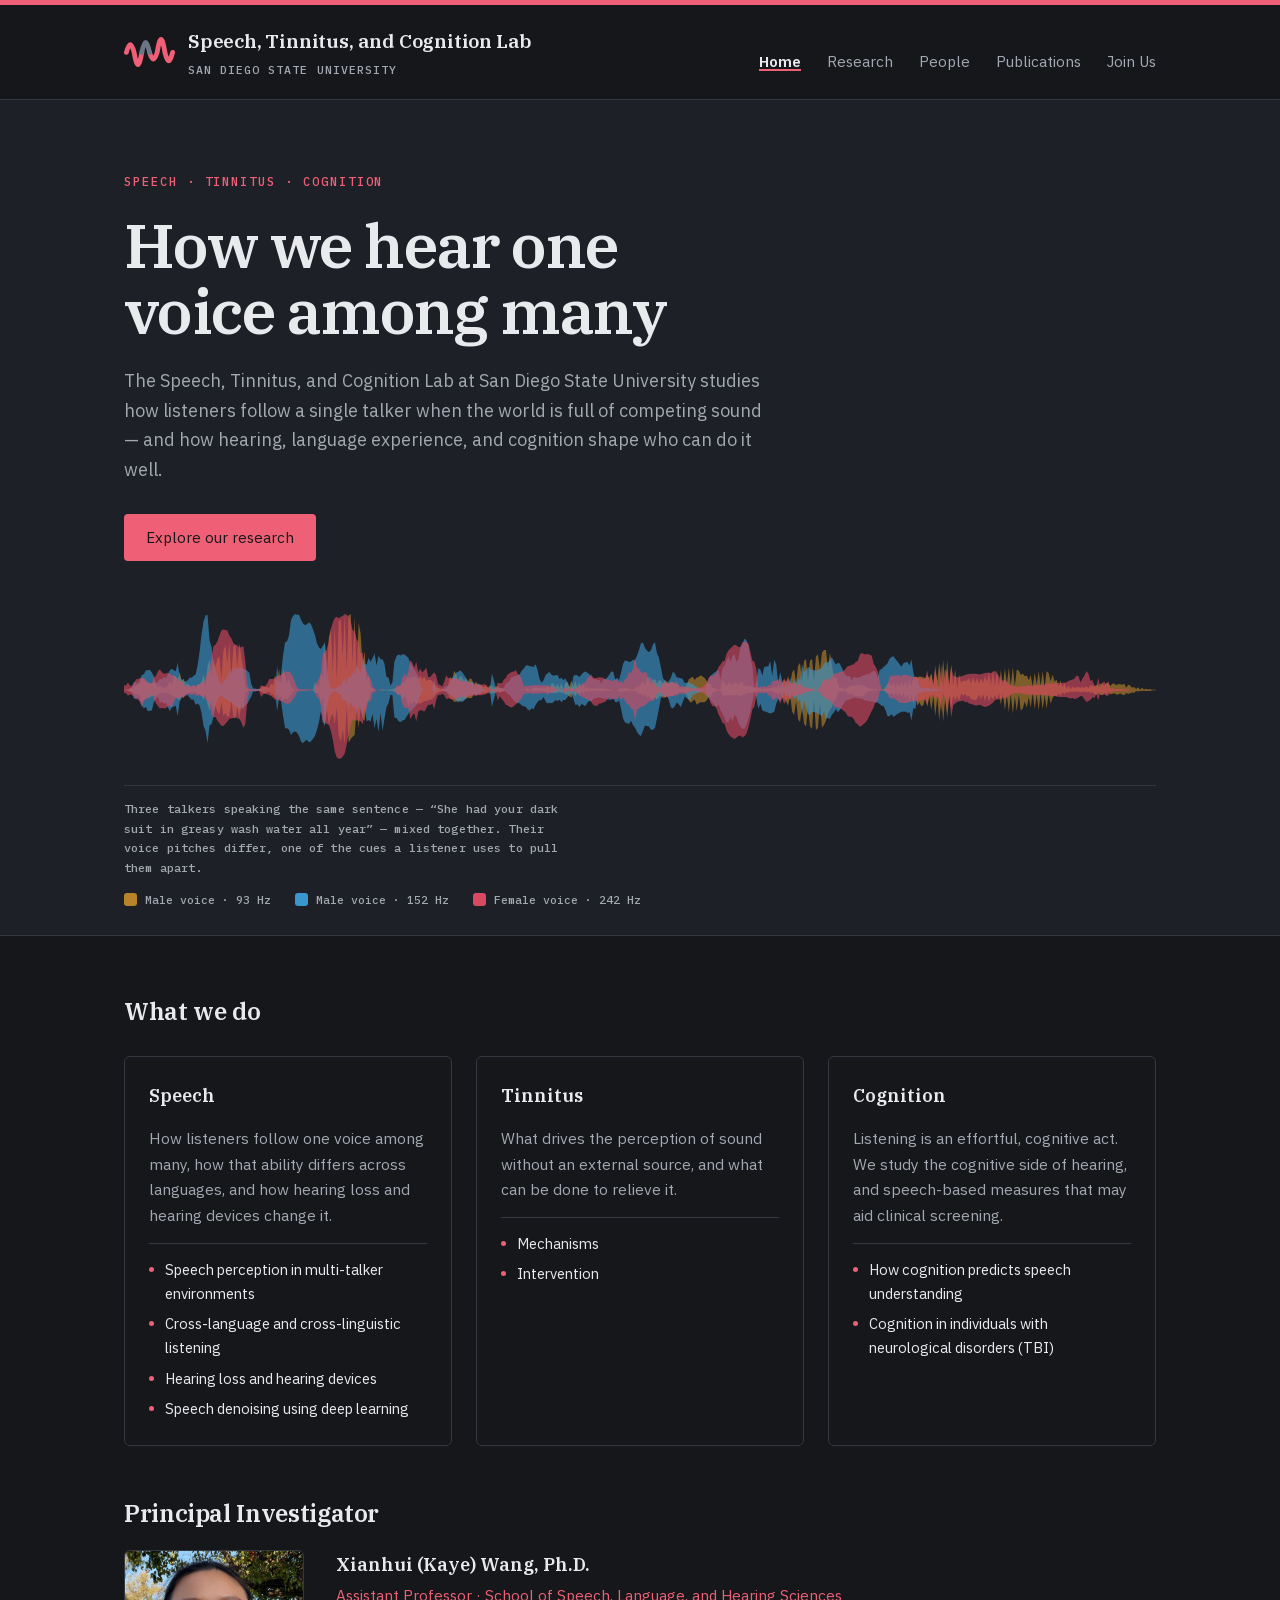
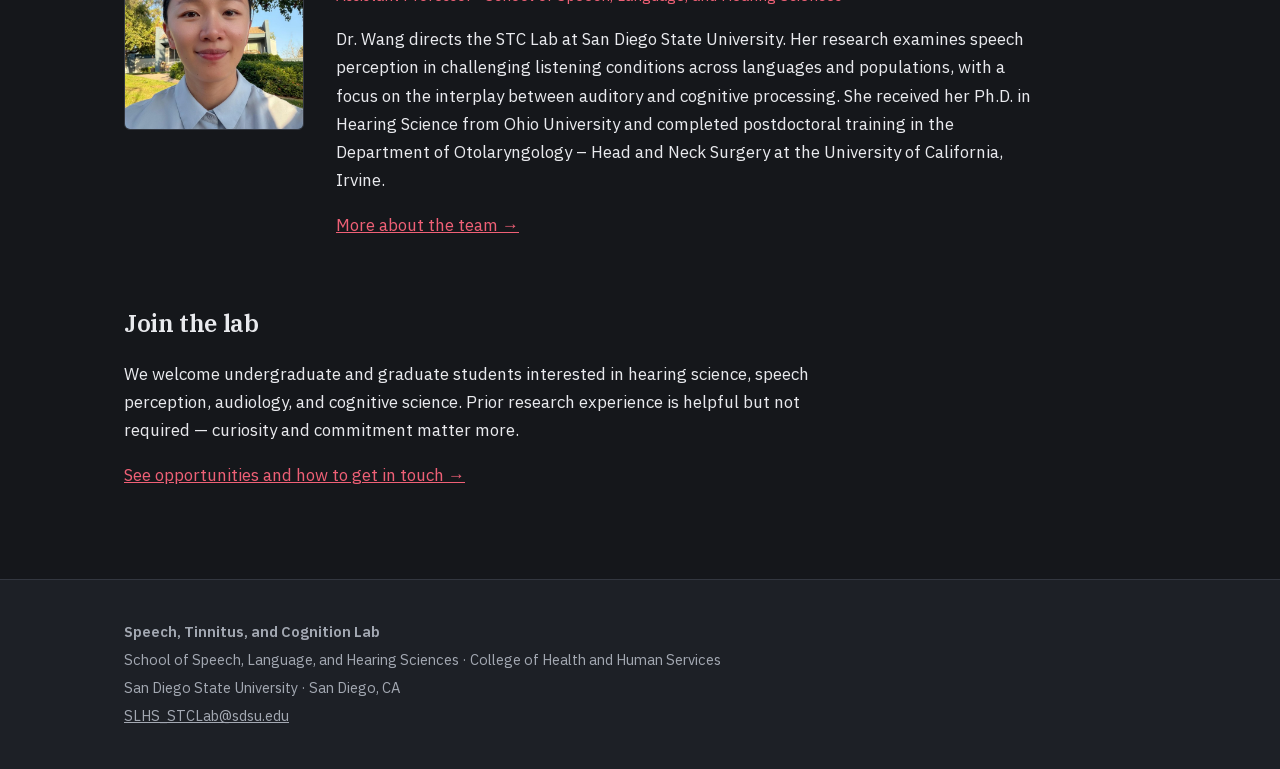
==== commit 48aadb19: "Use the lab contact address in the footer" ====
--- a/index.html
+++ b/index.html
@@ -155,7 +155,7 @@
     <p><strong>Speech, Tinnitus, and Cognition Lab</strong></p>
     <p>School of Speech, Language, and Hearing Sciences &middot; College of Health and Human Services</p>
     <p>San Diego State University &middot; San Diego, CA</p>
-    <p><a href="mailto:kwang5@sdsu.edu">kwang5@sdsu.edu</a></p>
+    <p><a href="mailto:SLHS_STCLab@sdsu.edu">SLHS_STCLab@sdsu.edu</a></p>
   </div>
 </footer>
 
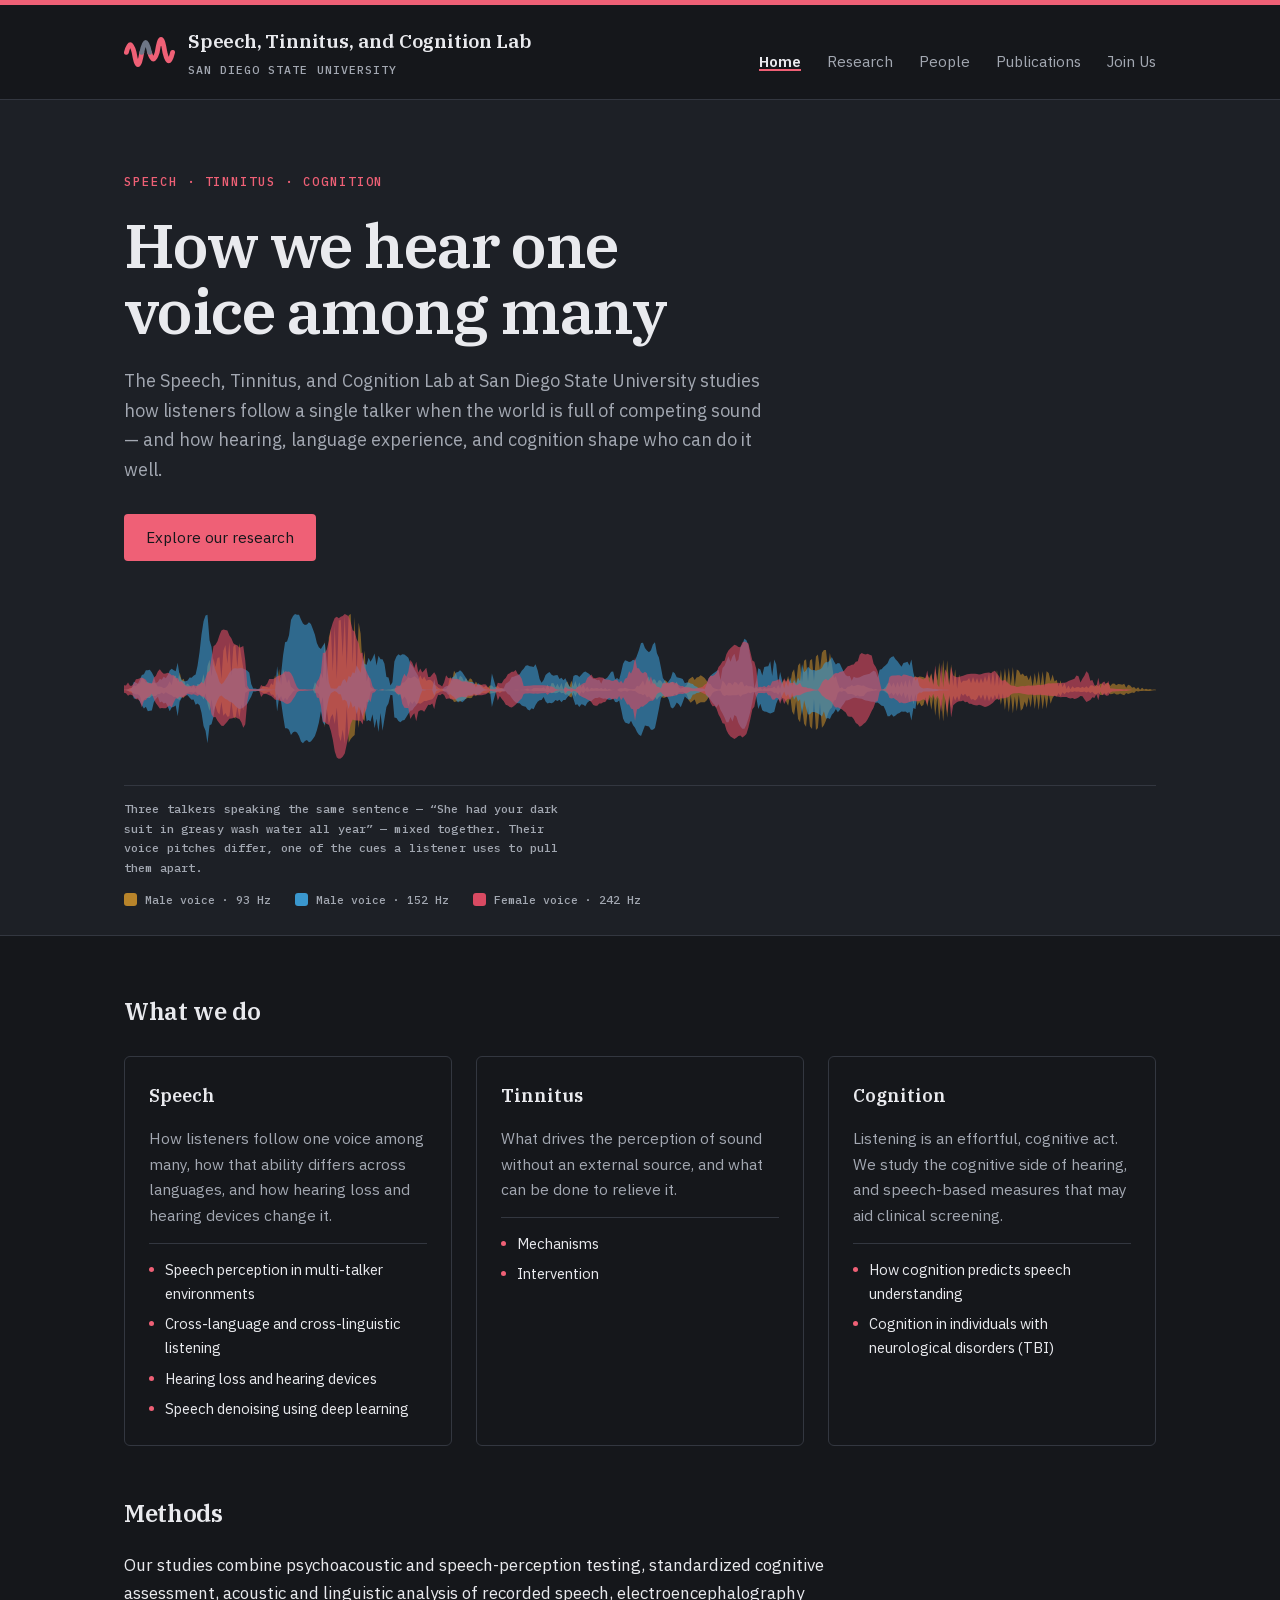
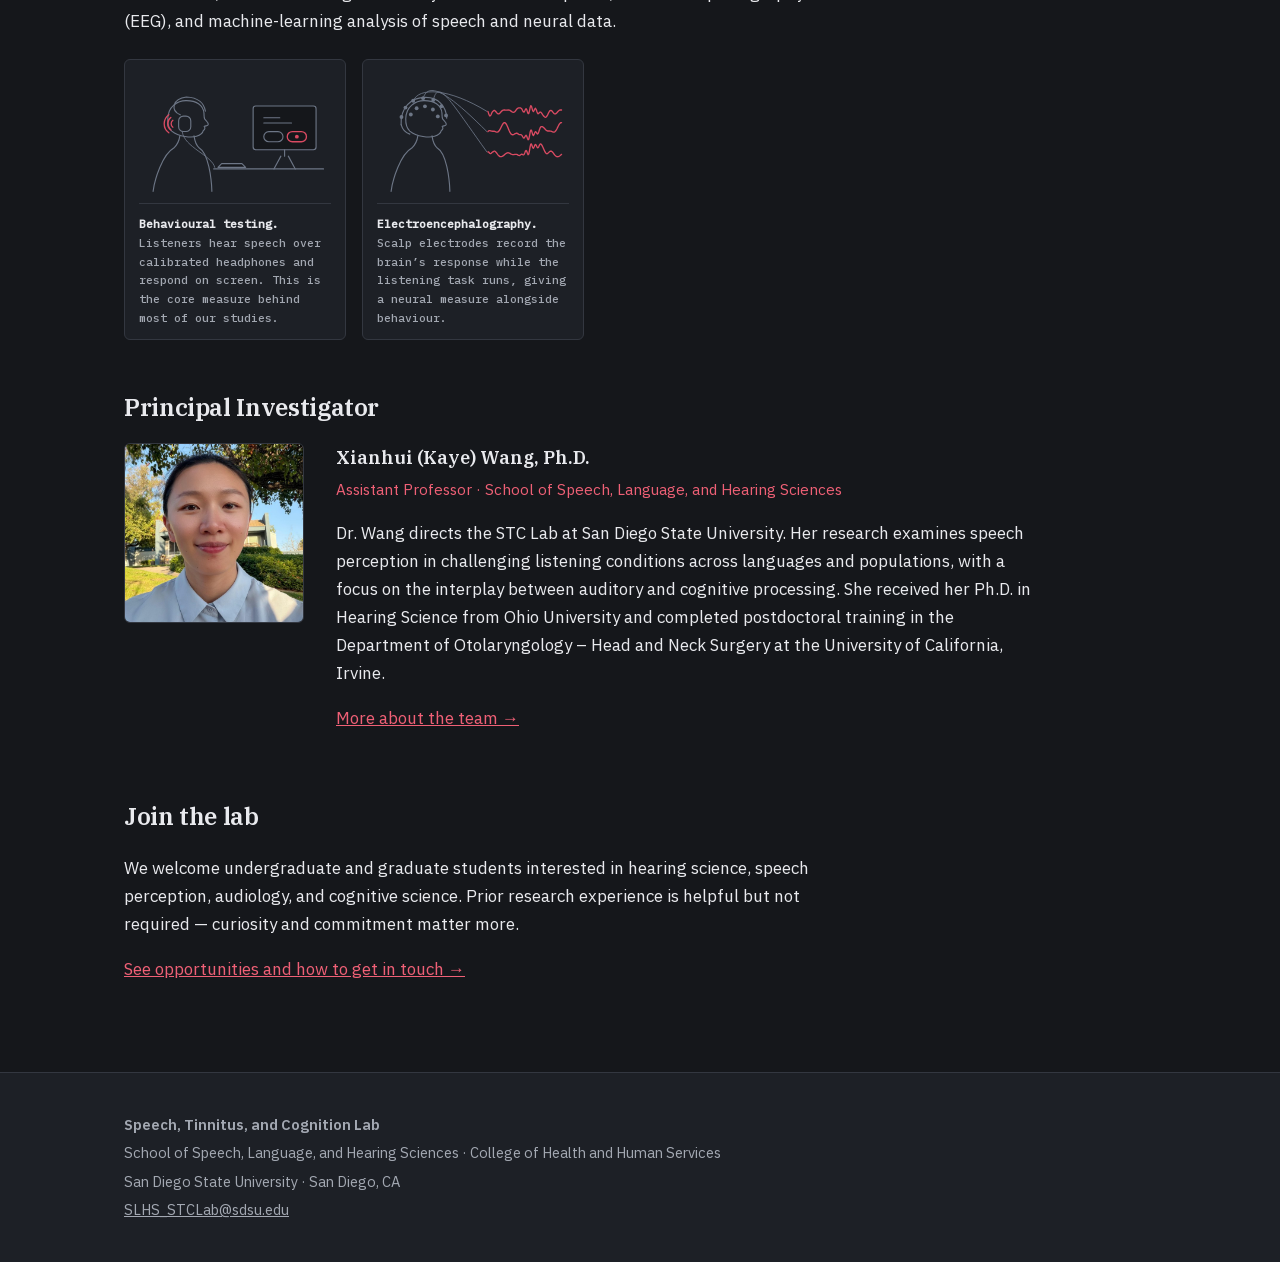
==== commit d8c3d299: "Move the Methods section from Research to the home page" ====
--- a/index.html
+++ b/index.html
@@ -121,6 +121,72 @@
       </div>
     </div>
 
+    <h2>Methods</h2>
+    <p>
+      Our studies combine psychoacoustic and speech-perception testing, standardized
+      cognitive assessment, acoustic and linguistic analysis of recorded speech,
+      electroencephalography (EEG), and machine-learning analysis of speech and
+      neural data.
+    </p>
+
+    <div class="method-figs">
+      <figure class="subfig">
+        <svg viewBox="0 0 360 220" xmlns="http://www.w3.org/2000/svg" role="img"
+        aria-label="A listener wearing headphones responds to a two-choice speech task on a computer.">
+        <g fill="none" stroke="var(--fig-line, #98a0ae)" stroke-width="2.1" stroke-linecap="round" stroke-linejoin="round">
+        <path d="M 88.00 50.00 C 107.00 49.62 120.68 58.36 121.82 73.56 C 122.20 78.12 121.44 81.54 123.34 84.58 C 127.14 89.14 130.56 91.04 129.80 94.84 C 129.04 97.50 125.24 96.74 122.20 98.26 C 124.48 101.30 123.72 103.96 120.68 105.86 C 119.54 110.80 115.36 114.60 107.76 116.88 C 98.64 119.54 75.08 118.40 61.40 107.00 C 51.52 97.88 50.00 71.28 65.20 58.36 C 72.80 51.90 80.02 50.00 88.00 50.00 Z"/>
+        <path d="M 76.60 116.12 C 75.08 126.76 72.04 132.84 65.20 138.92 C 44.30 150.32 29.10 198.00 26.44 220.00 M 103.20 116.12 C 104.72 127.52 107.00 133.60 113.08 138.92 C 129.80 148.80 135.88 194.00 136.64 220.00"/>
+        <path d="M 77.36 76.60 C 58.36 68.24 62.92 46.20 88.76 43.16 C 111.56 43.92 122.20 56.08 124.48 69.76"/>
+        <rect x="74.3" y="78.9" width="22.8" height="28.9" rx="9"/>
+        </g>
+        <g fill="none" stroke="var(--fig-line, #98a0ae)" stroke-width="1.6" stroke-linecap="round">
+        <path d="M 81.16 108.52 C 84.20 137.40 137.40 152.60 142.00 175.00"/>
+        </g>
+        <g fill="none" stroke="var(--fig-line, #98a0ae)" stroke-width="2.1" stroke-linecap="round" stroke-linejoin="round">
+        <line x1="140" y1="178" x2="346" y2="178"/>
+        <rect x="214" y="60" width="118" height="82" rx="5" fill="var(--fig-soft, #f7f7f8)"/>
+        <path d="M 273.00 142.00 v 12 M 253.00 178.00 L 266.00 154.00
+        M 293.00 178.00 L 280.00 154.00"/>
+        <path d="M 148.00 175.00 h 52 l -7 -7 h -38 Z" fill="var(--fig-soft, #f7f7f8)"/>
+        <path d="M 234.00 82.00 h 30 M 234.00 92.00 h 52"/>
+        <rect x="234" y="108" width="36" height="19" rx="9.5"/>
+        </g>
+
+        <g fill="none" stroke="var(--fig-sig, #a6192e)" stroke-width="2.5" stroke-linecap="round">
+        <path d="M 63.54 86.85 A 8.00 8.00 0 0 0 63.54 99.79"/><path d="M 59.72 81.59 A 14.50 14.50 0 0 0 59.72 105.05"/><path d="M 55.90 76.33 A 21.00 21.00 0 0 0 55.90 110.31"/>
+        <rect x="278" y="108" width="36" height="19" rx="9.5" stroke-width="2.5"/>
+        </g>
+        <circle cx="296" cy="117.5" r="3.6" fill="var(--fig-sig, #a6192e)"/>
+        </svg>
+        <figcaption>
+          <b>Behavioural testing.</b> Listeners hear speech over calibrated headphones
+          and respond on screen. This is the core measure behind most of our studies.
+        </figcaption>
+      </figure>
+      <figure class="subfig">
+        <svg viewBox="0 0 360 220" xmlns="http://www.w3.org/2000/svg" role="img"
+        aria-label="A listener wearing an EEG cap; three electrodes hand off to three neural traces.">
+        <g fill="none" stroke="var(--fig-line, #98a0ae)" stroke-width="2.1" stroke-linecap="round" stroke-linejoin="round">
+        <path d="M 88.00 50.00 C 107.00 49.62 120.68 58.36 121.82 73.56 C 122.20 78.12 121.44 81.54 123.34 84.58 C 127.14 89.14 130.56 91.04 129.80 94.84 C 129.04 97.50 125.24 96.74 122.20 98.26 C 124.48 101.30 123.72 103.96 120.68 105.86 C 119.54 110.80 115.36 114.60 107.76 116.88 C 98.64 119.54 75.08 118.40 61.40 107.00 C 51.52 97.88 50.00 71.28 65.20 58.36 C 72.80 51.90 80.02 50.00 88.00 50.00 Z"/>
+        <path d="M 76.60 116.12 C 75.08 126.76 72.04 132.84 65.20 138.92 C 44.30 150.32 29.10 198.00 26.44 220.00 M 103.20 116.12 C 104.72 127.52 107.00 133.60 113.08 138.92 C 129.80 148.80 135.88 194.00 136.64 220.00"/>
+        <path d="M 45.24 95.05 C 43.92 63.32 63.32 43.92 91.09 43.92 C 116.21 43.92 129.88 61.55 130.76 82.71"/>
+        <path d="M 45.24 95.05 C 48.33 106.51 55.38 110.92 61.55 112.68"/>
+        </g>
+        <g fill="none" stroke="var(--fig-line, #98a0ae)" stroke-width="1.6" stroke-linecap="round">
+        <path d="M 67.93 50.25 C 77.93 24.25 134.00 26.00 206.00 70.00"/><path d="M 86.51 45.27 C 96.51 12.27 134.00 36.00 206.00 108.00"/><path d="M 105.39 48.94 C 115.39 8.94 134.00 46.00 206.00 146.00"/>
+        </g>
+        <g fill="var(--fig-line, #98a0ae)" stroke="none"><circle cx="45.9" cy="80.6" r="3.6"/><circle cx="53.4" cy="62.9" r="3.6"/><circle cx="67.9" cy="50.2" r="3.6"/><circle cx="86.5" cy="45.3" r="3.6"/><circle cx="105.4" cy="48.9" r="3.6"/><circle cx="120.8" cy="60.5" r="3.6"/><circle cx="129.5" cy="77.7" r="3.6"/><circle cx="63.4" cy="76.0" r="3.6"/><circle cx="74.3" cy="64.3" r="3.6"/><circle cx="89.9" cy="60.7" r="3.6"/><circle cx="104.8" cy="66.5" r="3.6"/><circle cx="114.0" cy="79.6" r="3.6"/></g>
+        <g fill="none" stroke="var(--fig-sig, #a6192e)" stroke-width="2.5" stroke-linecap="round" stroke-linejoin="round">
+        <path d="M 208.00 70.00 L 209.25 73.92 L 210.51 77.21 L 211.76 78.67 L 213.02 77.85 L 214.27 75.33 L 215.53 72.40 L 216.78 70.33 L 218.04 69.69 L 219.29 68.16 L 220.55 68.33 L 221.80 69.31 L 223.05 70.79 L 224.31 72.42 L 225.56 73.81 L 226.82 74.67 L 228.07 74.84 L 229.33 74.32 L 230.58 73.23 L 231.84 71.82 L 233.09 70.36 L 234.35 69.08 L 235.60 68.15 L 236.85 67.62 L 238.11 67.45 L 239.36 67.51 L 240.62 67.65 L 241.87 67.76 L 243.13 67.76 L 244.38 67.67 L 245.64 67.57 L 246.89 67.58 L 248.15 67.81 L 249.40 68.32 L 250.65 69.09 L 251.91 70.02 L 253.16 70.93 L 254.42 71.63 L 255.67 71.91 L 256.93 71.64 L 258.18 70.77 L 259.44 69.36 L 260.69 67.65 L 261.95 65.97 L 263.20 64.64 L 264.45 63.87 L 265.71 63.59 L 266.96 63.55 L 268.22 63.56 L 269.47 63.76 L 270.73 64.60 L 271.98 66.46 L 273.24 69.01 L 274.49 71.09 L 275.75 71.34 L 277.00 69.37 L 278.25 66.49 L 279.51 65.08 L 280.76 66.78 L 282.02 70.85 L 283.27 74.32 L 284.53 74.11 L 285.78 69.59 L 287.04 63.37 L 288.29 59.47 L 289.55 60.24 L 290.80 64.60 L 292.05 69.01 L 293.31 70.40 L 294.56 68.42 L 295.82 65.43 L 297.07 64.30 L 298.33 66.20 L 299.58 69.95 L 300.84 73.25 L 302.09 74.52 L 303.35 73.79 L 304.60 72.29 L 305.85 71.37 L 307.11 71.65 L 308.36 72.96 L 309.62 74.78 L 310.87 76.65 L 312.13 78.35 L 313.38 79.78 L 314.64 80.79 L 315.89 81.14 L 317.15 80.63 L 318.40 79.21 L 319.65 77.05 L 320.91 74.47 L 322.16 71.92 L 323.42 69.83 L 324.67 68.50 L 325.93 68.11 L 327.18 68.63 L 328.44 69.84 L 329.69 71.42 L 330.95 73.00 L 332.20 74.22 L 333.45 74.82 L 334.71 74.72 L 335.96 73.96 L 337.22 72.71 L 338.47 71.25 L 339.73 69.83 L 340.98 68.67 L 342.24 67.90 L 343.49 67.52 L 344.75 67.45 L 346.00 67.56"/><path d="M 208.00 108.00 L 209.25 106.52 L 210.51 106.10 L 211.76 106.31 L 213.02 106.67 L 214.27 106.92 L 215.53 107.10 L 216.78 107.33 L 218.04 107.70 L 219.29 107.14 L 220.55 107.53 L 221.80 108.06 L 223.05 108.59 L 224.31 108.96 L 225.56 109.00 L 226.82 108.57 L 228.07 107.58 L 229.33 106.02 L 230.58 103.96 L 231.84 101.54 L 233.09 98.95 L 234.35 96.43 L 235.60 94.21 L 236.85 92.49 L 238.11 91.44 L 239.36 91.19 L 240.62 91.77 L 241.87 93.17 L 243.13 95.27 L 244.38 97.92 L 245.64 100.92 L 246.89 104.01 L 248.15 106.97 L 249.40 109.56 L 250.65 111.62 L 251.91 113.03 L 253.16 113.78 L 254.42 113.95 L 255.67 113.65 L 256.93 113.05 L 258.18 112.32 L 259.44 111.63 L 260.69 111.16 L 261.95 111.06 L 263.20 111.42 L 264.45 112.18 L 265.71 113.05 L 266.96 113.67 L 268.22 113.83 L 269.47 113.78 L 270.73 114.14 L 271.98 115.49 L 273.24 117.69 L 274.49 119.67 L 275.75 120.10 L 277.00 118.50 L 278.25 116.05 L 279.51 114.96 L 280.76 116.73 L 282.02 120.55 L 283.27 123.43 L 284.53 122.38 L 285.78 116.90 L 287.04 109.76 L 288.29 105.12 L 289.55 105.40 L 290.80 109.53 L 292.05 113.91 L 293.31 115.33 L 294.56 113.27 L 295.82 109.95 L 297.07 108.11 L 298.33 108.87 L 299.58 111.04 L 300.84 112.40 L 302.09 111.45 L 303.35 108.35 L 304.60 104.44 L 305.85 101.17 L 307.11 99.24 L 308.36 98.57 L 309.62 98.69 L 310.87 99.26 L 312.13 100.14 L 313.38 101.33 L 314.64 102.75 L 315.89 104.20 L 317.15 105.46 L 318.40 106.34 L 319.65 106.81 L 320.91 106.95 L 322.16 106.92 L 323.42 106.89 L 324.67 106.98 L 325.93 107.27 L 327.18 107.73 L 328.44 108.27 L 329.69 108.76 L 330.95 109.03 L 332.20 108.90 L 333.45 108.26 L 334.71 107.05 L 335.96 105.28 L 337.22 103.06 L 338.47 100.55 L 339.73 97.96 L 340.98 95.53 L 342.24 93.47 L 343.49 92.00 L 344.75 91.25 L 346.00 91.32"/><path d="M 208.00 146.00 L 209.25 146.26 L 210.51 147.67 L 211.76 149.01 L 213.02 149.39 L 214.27 148.63 L 215.53 147.27 L 216.78 146.14 L 218.04 145.77 L 219.29 144.60 L 220.55 144.64 L 221.80 145.32 L 223.05 146.54 L 224.31 148.12 L 225.56 149.86 L 226.82 151.53 L 228.07 152.98 L 229.33 154.08 L 230.58 154.78 L 231.84 155.08 L 233.09 155.01 L 234.35 154.63 L 235.60 153.98 L 236.85 153.14 L 238.11 152.15 L 239.36 151.09 L 240.62 150.04 L 241.87 149.08 L 243.13 148.32 L 244.38 147.84 L 245.64 147.67 L 246.89 147.84 L 248.15 148.29 L 249.40 148.94 L 250.65 149.65 L 251.91 150.31 L 253.16 150.81 L 254.42 151.09 L 255.67 151.16 L 256.93 151.05 L 258.18 150.84 L 259.44 150.64 L 260.69 150.56 L 261.95 150.74 L 263.20 151.26 L 264.45 152.01 L 265.71 152.69 L 266.96 152.88 L 268.22 152.35 L 269.47 151.35 L 270.73 150.52 L 271.98 150.49 L 273.24 151.21 L 274.49 151.74 L 275.75 150.83 L 277.00 148.14 L 278.25 144.88 L 279.51 143.28 L 280.76 144.79 L 282.02 148.50 L 283.27 151.34 L 284.53 150.19 L 285.78 144.46 L 287.04 136.90 L 288.29 131.66 L 289.55 131.23 L 290.80 134.62 L 292.05 138.34 L 293.31 139.25 L 294.56 136.93 L 295.82 133.59 L 297.07 132.01 L 298.33 133.24 L 299.58 136.06 L 300.84 138.21 L 302.09 138.18 L 303.35 136.12 L 304.60 133.41 L 305.85 131.51 L 307.11 131.16 L 308.36 132.25 L 309.62 134.30 L 310.87 136.84 L 312.13 139.61 L 313.38 142.46 L 314.64 145.17 L 315.89 147.43 L 317.15 148.94 L 318.40 149.53 L 319.65 149.24 L 320.91 148.29 L 322.16 147.02 L 323.42 145.78 L 324.67 144.88 L 325.93 144.53 L 327.18 144.83 L 328.44 145.73 L 329.69 147.12 L 330.95 148.79 L 332.20 150.52 L 333.45 152.12 L 334.71 153.45 L 335.96 154.40 L 337.22 154.94 L 338.47 155.10 L 339.73 154.90 L 340.98 154.41 L 342.24 153.68 L 343.49 152.77 L 344.75 151.74 L 346.00 150.68"/>
+        </g>
+        </svg>
+        <figcaption>
+          <b>Electroencephalography.</b> Scalp electrodes record the brain&rsquo;s response
+          while the listening task runs, giving a neural measure alongside behaviour.
+        </figcaption>
+      </figure>
+    </div>
+
     <h2>Principal Investigator</h2>
     <div class="person">
       <img src="assets/pi.jpg" alt="Xianhui (Kaye) Wang">
--- a/assets/style.css
+++ b/assets/style.css
@@ -515,6 +515,137 @@
 
 .btn:hover { background: var(--red-dark); color: var(--btn-fg); }
 
+/* ---------- interest form ---------- */
+
+.form {
+  display: grid;
+  grid-template-columns: 1fr 1fr;
+  gap: 20px;
+  max-width: 64ch;
+  margin: 24px 0 4px;
+}
+
+.field { display: flex; flex-direction: column; gap: 8px; }
+.field-wide { grid-column: 1 / -1; }
+
+.form label,
+.form legend {
+  font-family: var(--mono);
+  font-size: 0.71rem;
+  letter-spacing: 0.09em;
+  text-transform: uppercase;
+  color: var(--muted);
+  padding: 0;
+}
+
+.form .req { color: var(--red); }
+
+.form input[type="text"],
+.form input[type="email"],
+.form textarea {
+  font-family: var(--body);
+  font-size: 1rem;
+  color: var(--ink);
+  background: var(--bg-soft);
+  border: 1px solid var(--line);
+  border-radius: 5px;
+  padding: 10px 12px;
+  width: 100%;
+}
+
+.form textarea { resize: vertical; line-height: 1.55; }
+
+.form input[type="text"]:hover,
+.form input[type="email"]:hover,
+.form textarea:hover { border-color: var(--slate); }
+
+.form fieldset {
+  border: 1px solid var(--line);
+  border-radius: 6px;
+  padding: 14px 16px 16px;
+  margin: 0;
+  background: var(--bg-soft);
+}
+
+.form fieldset legend { padding: 0 6px; }
+
+.form .choice {
+  display: flex;
+  align-items: center;
+  gap: 10px;
+  margin-top: 10px;
+  font-family: var(--body);
+  font-size: 0.97rem;
+  letter-spacing: 0;
+  text-transform: none;
+  color: var(--ink);
+  cursor: pointer;
+}
+
+.form input[type="checkbox"],
+.form input[type="radio"] { accent-color: var(--red); width: 16px; height: 16px; }
+
+.grid {
+  border-collapse: collapse;
+  margin-top: 12px;
+  width: 100%;
+  font-size: 0.92rem;
+}
+
+.grid th,
+.grid td {
+  padding: 8px 10px;
+  text-align: center;
+  border-top: 1px solid var(--line);
+}
+
+.grid tr:first-child th,
+.grid tr:first-child td { border-top: 0; }
+
+.grid th[scope="col"] {
+  font-family: var(--mono);
+  font-size: 0.68rem;
+  letter-spacing: 0.07em;
+  text-transform: uppercase;
+  color: var(--muted);
+  font-weight: 500;
+}
+
+.grid th[scope="row"] {
+  text-align: left;
+  font-family: var(--body);
+  font-weight: 400;
+  color: var(--ink);
+  white-space: nowrap;
+}
+
+.sink { display: none; }
+
+.form-thanks {
+  border: 1px solid var(--line);
+  border-left: 3px solid var(--red);
+  background: var(--bg-soft);
+  border-radius: 6px;
+  padding: 18px 20px;
+  margin: 24px 0 8px;
+  max-width: 64ch;
+}
+
+.form-thanks p { margin: 0; }
+
+.sr-only {
+  position: absolute;
+  width: 1px; height: 1px;
+  padding: 0; margin: -1px;
+  overflow: hidden; clip: rect(0 0 0 0); white-space: nowrap; border: 0;
+}
+
+button.btn { border: none; cursor: pointer; font-family: var(--body); }
+
+@media (max-width: 640px) {
+  .form { grid-template-columns: 1fr; }
+}
+
 /* ---------- cards ---------- */
 
 .cards {
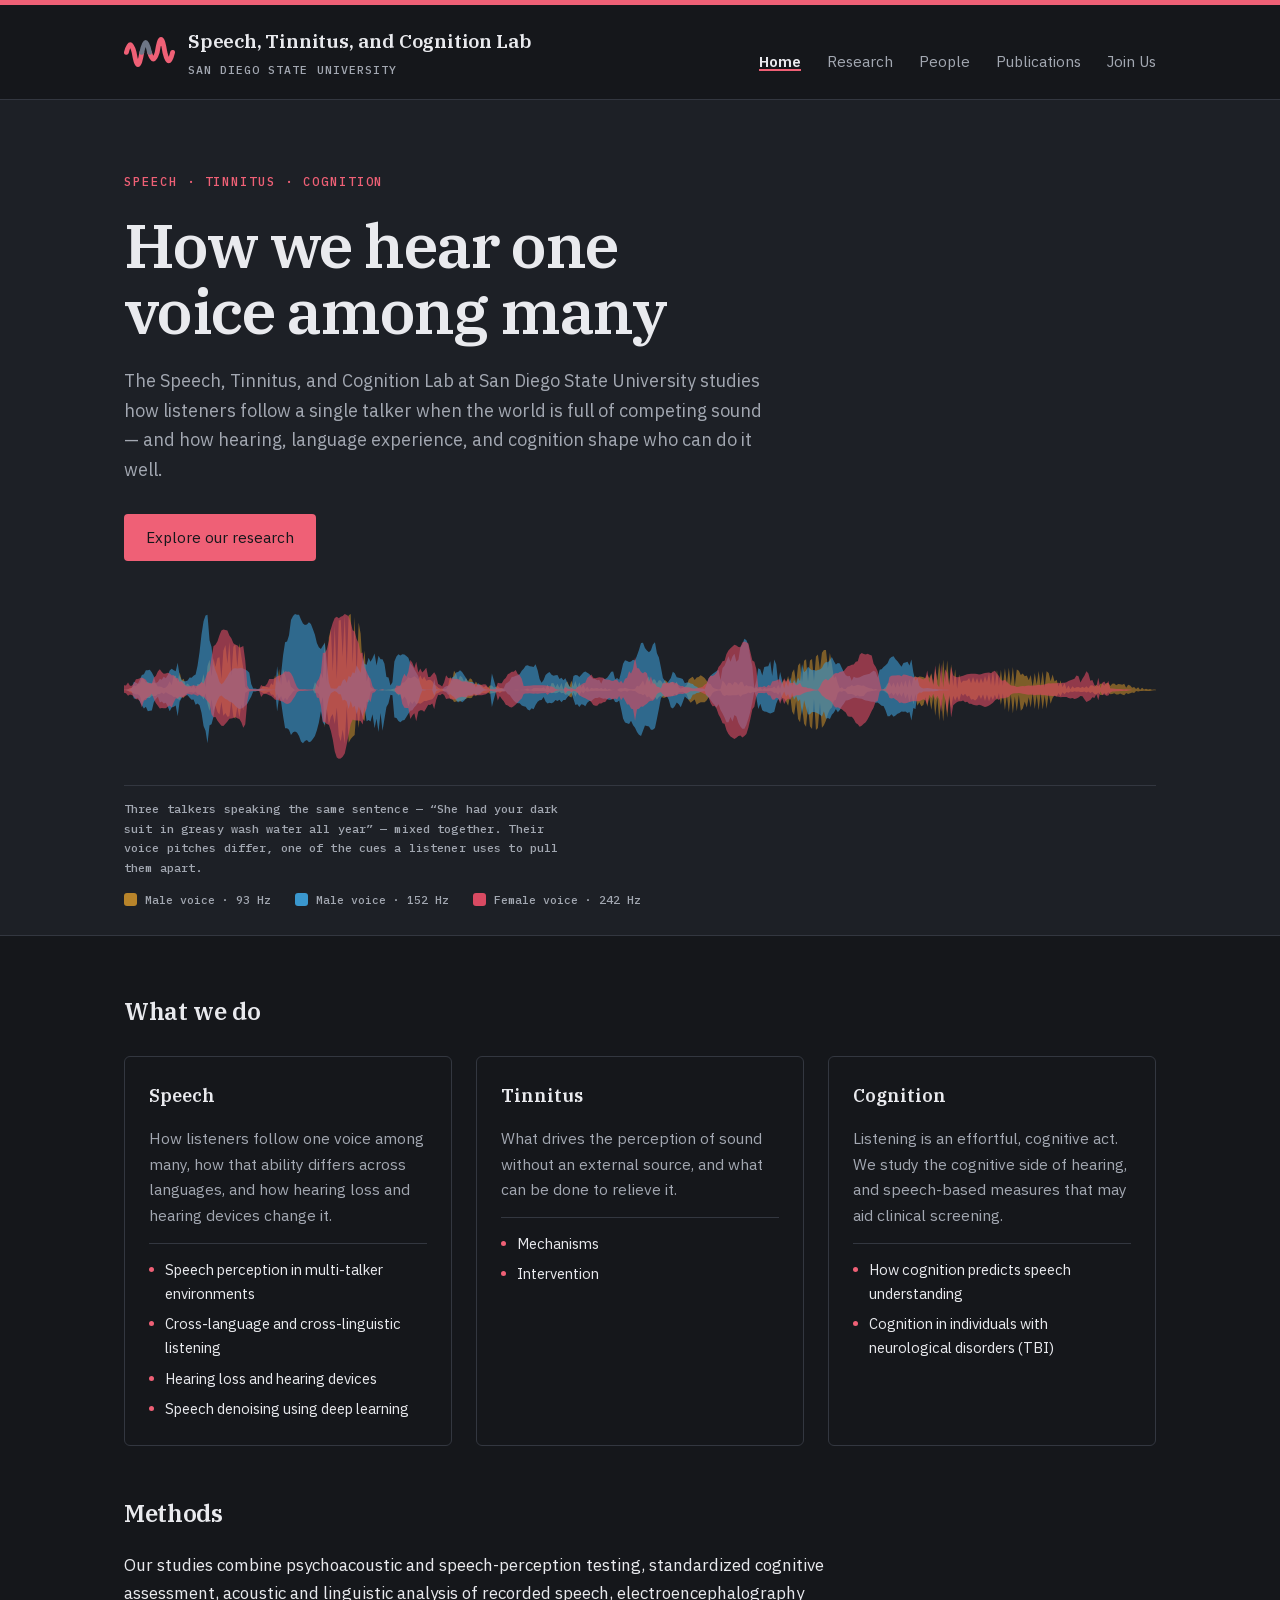
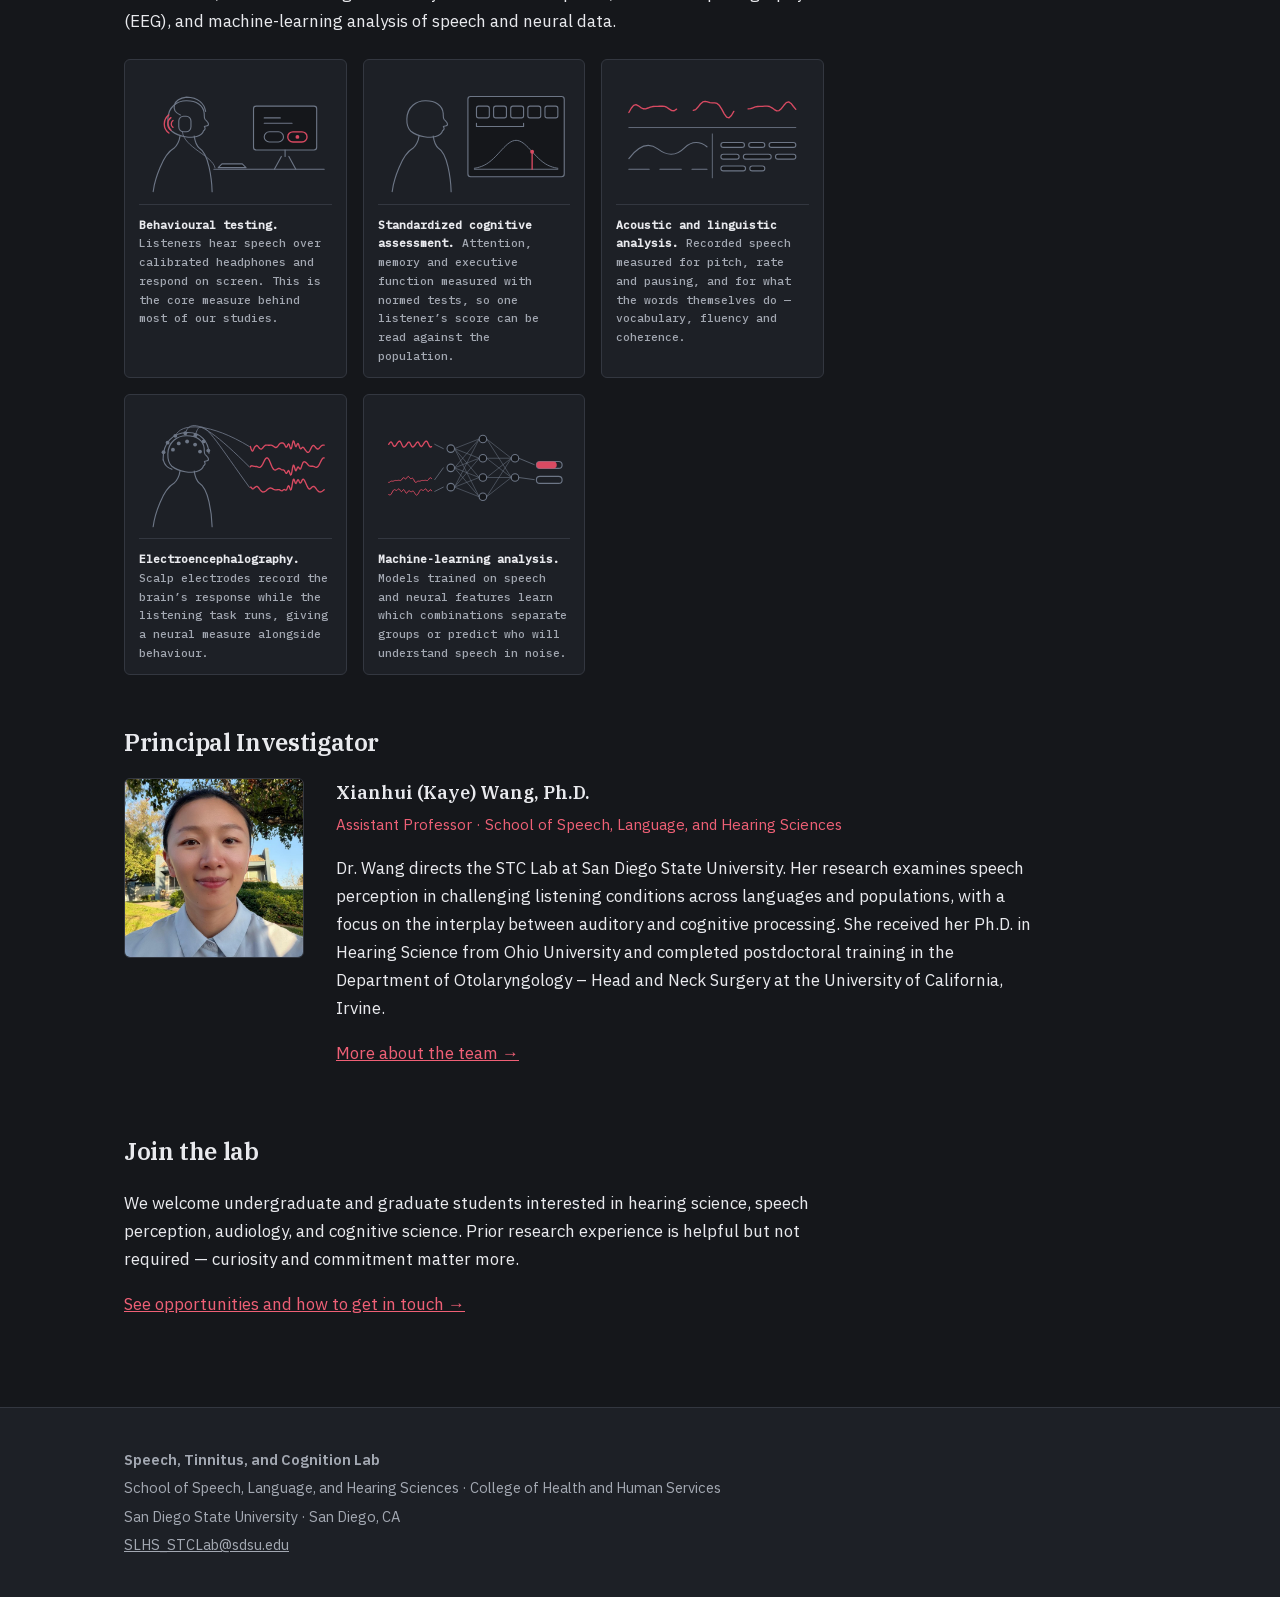
==== commit 7e09e714: "Draw the three Methods that were named but not illustrated The Methods paragraph lists five methods;" ====
--- a/index.html
+++ b/index.html
@@ -165,6 +165,59 @@
       </figure>
       <figure class="subfig">
         <svg viewBox="0 0 360 220" xmlns="http://www.w3.org/2000/svg" role="img"
+        aria-label="A listener at a standardized cognitive test: a digit span of four items, and the resulting score placed against a normal distribution.">
+        <g fill="none" stroke="var(--fig-line, #98a0ae)" stroke-width="2.1" stroke-linecap="round" stroke-linejoin="round">
+        <path d="M 88.00 50.00 C 107.00 49.62 120.68 58.36 121.82 73.56 C 122.20 78.12 121.44 81.54 123.34 84.58 C 127.14 89.14 130.56 91.04 129.80 94.84 C 129.04 97.50 125.24 96.74 122.20 98.26 C 124.48 101.30 123.72 103.96 120.68 105.86 C 119.54 110.80 115.36 114.60 107.76 116.88 C 98.64 119.54 75.08 118.40 61.40 107.00 C 51.52 97.88 50.00 71.28 65.20 58.36 C 72.80 51.90 80.02 50.00 88.00 50.00 Z"/>
+        <path d="M 76.60 116.12 C 75.08 126.76 72.04 132.84 65.20 138.92 C 44.30 150.32 29.10 198.00 26.44 220.00 M 103.20 116.12 C 104.72 127.52 107.00 133.60 113.08 138.92 C 129.80 148.80 135.88 194.00 136.64 220.00"/>
+        </g>
+        <g fill="none" stroke="var(--fig-line, #98a0ae)" stroke-width="2.1" stroke-linecap="round" stroke-linejoin="round">
+        <rect x="168" y="42" width="180" height="150" rx="5" fill="var(--fig-soft, #f7f7f8)"/>
+        </g>
+        <g fill="none" stroke="var(--fig-line, #98a0ae)" stroke-width="2.1" stroke-linecap="round" stroke-linejoin="round">
+        <rect x="184" y="60" width="24" height="22" rx="4"/><rect x="216" y="60" width="24" height="22" rx="4"/><rect x="248" y="60" width="24" height="22" rx="4"/><rect x="280" y="60" width="24" height="22" rx="4"/><rect x="312" y="60" width="24" height="22" rx="4"/>
+        <path d="M 184 92 L 184 98 L 272 98 L 272 92"/>
+        </g>
+        <g fill="none" stroke="var(--fig-line, #98a0ae)" stroke-width="1.8" stroke-linecap="round" stroke-linejoin="round">
+        <path d="M 180.00 176.16 L 183.25 175.58 L 186.50 174.85 L 189.75 173.94 L 193.00 172.84 L 196.25 171.51 L 199.50 169.93 L 202.75 168.09 L 206.00 165.98 L 209.25 163.58 L 212.50 160.90 L 215.75 157.97 L 219.00 154.80 L 222.25 151.45 L 225.50 147.97 L 228.75 144.43 L 232.00 140.91 L 235.25 137.49 L 238.50 134.28 L 241.75 131.37 L 245.00 128.84 L 248.25 126.78 L 251.50 125.25 L 254.75 124.32 L 258.00 124.00 L 261.25 124.32 L 264.50 125.25 L 267.75 126.78 L 271.00 128.84 L 274.25 131.37 L 277.50 134.28 L 280.75 137.49 L 284.00 140.91 L 287.25 144.43 L 290.50 147.97 L 293.75 151.45 L 297.00 154.80 L 300.25 157.97 L 303.50 160.90 L 306.75 163.58 L 310.00 165.98 L 313.25 168.09 L 316.50 169.93 L 319.75 171.51 L 323.00 172.84 L 326.25 173.94 L 329.50 174.85 L 332.75 175.58 L 336.00 176.16"/>
+        <path d="M 180 178 L 336 178"/>
+        </g>
+        <g fill="none" stroke="var(--fig-sig, #a6192e)" stroke-width="2.5" stroke-linecap="round" stroke-linejoin="round">
+        <path d="M 288.00 178.00 L 288.00 145.25"/>
+        </g>
+        <circle cx="288" cy="145.25" r="3.6" fill="var(--fig-sig, #a6192e)"/>
+        </svg>
+        <figcaption>
+          <b>Standardized cognitive assessment.</b> Attention, memory and executive
+          function measured with normed tests, so one listener&rsquo;s score can be read
+          against the population.
+        </figcaption>
+      </figure>
+      <figure class="subfig">
+        <svg viewBox="0 0 360 220" xmlns="http://www.w3.org/2000/svg" role="img"
+        aria-label="A recorded speech waveform with two pauses, analysed into an acoustic pitch contour and a set of linguistic word tokens.">
+        <g fill="none" stroke="var(--fig-sig, #a6192e)" stroke-width="2.5" stroke-linecap="round" stroke-linejoin="round">
+        <path d="M 24.00 72.01 L 28.46 64.04 L 32.91 58.57 L 37.37 57.26 L 41.83 59.40 L 46.29 62.73 L 50.74 64.94 L 55.20 65.03 L 59.66 63.54 L 64.11 61.79 L 68.57 60.79 L 73.03 60.60 L 77.49 60.59 L 81.94 60.28 L 86.40 59.91 L 90.86 60.41 L 95.31 62.46 L 99.77 65.67 L 104.23 68.43 L 108.69 68.75 L 113.14 65.64 M 144.34 67.94 L 148.80 66.59 L 153.26 61.76 L 157.71 56.04 L 162.17 52.11 L 166.63 51.10 L 171.09 52.20 L 175.54 53.59 L 180.00 54.05 L 184.46 53.92 L 188.91 54.98 L 193.37 58.98 L 197.83 66.10 L 202.29 74.39 L 206.74 80.55 L 211.20 81.82 L 215.66 77.62 L 220.11 69.95 M 246.86 65.17 L 251.31 64.76 L 255.77 63.07 L 260.23 61.45 L 264.69 60.69 L 269.14 60.61 L 273.60 60.55 L 278.06 60.16 L 282.51 59.92 L 286.97 60.77 L 291.43 63.20 L 295.89 66.49 L 300.34 68.81 L 304.80 68.29 L 309.26 64.39 L 313.71 58.51 L 318.17 53.52 L 322.63 52.08 L 327.09 55.03 L 331.54 60.75 L 336.00 66.06"/>
+        </g>
+        <g fill="none" stroke="var(--fig-line, #98a0ae)" stroke-width="1.6" stroke-linecap="round" stroke-linejoin="round">
+        <path d="M 24 100 L 336 100"/>
+        <path d="M 180 112 L 180 194"/>
+        </g>
+        <g fill="none" stroke="var(--fig-line, #98a0ae)" stroke-width="2.1" stroke-linecap="round" stroke-linejoin="round">
+        <path d="M 24 158 C 44 132 62 128 78 140 C 94 152 110 156 128 138 C 142 124 158 126 170 136"/>
+        <path d="M 24 178 L 62 178 M 82 178 L 122 178 M 142 178 L 170 178"/>
+        </g>
+        <g fill="var(--fig-soft, #f7f7f8)" stroke="var(--fig-line, #98a0ae)" stroke-width="2.1" stroke-linecap="round" stroke-linejoin="round">
+        <rect x="196" y="128" width="44" height="9" rx="4.5"/><rect x="248" y="128" width="30" height="9" rx="4.5"/><rect x="286" y="128" width="50" height="9" rx="4.5"/><rect x="196" y="150" width="34" height="9" rx="4.5"/><rect x="238" y="150" width="52" height="9" rx="4.5"/><rect x="298" y="150" width="38" height="9" rx="4.5"/><rect x="196" y="172" width="46" height="9" rx="4.5"/><rect x="250" y="172" width="28" height="9" rx="4.5"/>
+        </g>
+        </svg>
+        <figcaption>
+          <b>Acoustic and linguistic analysis.</b> Recorded speech measured for pitch,
+          rate and pausing, and for what the words themselves do &mdash; vocabulary,
+          fluency and coherence.
+        </figcaption>
+      </figure>
+      <figure class="subfig">
+        <svg viewBox="0 0 360 220" xmlns="http://www.w3.org/2000/svg" role="img"
         aria-label="A listener wearing an EEG cap; three electrodes hand off to three neural traces.">
         <g fill="none" stroke="var(--fig-line, #98a0ae)" stroke-width="2.1" stroke-linecap="round" stroke-linejoin="round">
         <path d="M 88.00 50.00 C 107.00 49.62 120.68 58.36 121.82 73.56 C 122.20 78.12 121.44 81.54 123.34 84.58 C 127.14 89.14 130.56 91.04 129.80 94.84 C 129.04 97.50 125.24 96.74 122.20 98.26 C 124.48 101.30 123.72 103.96 120.68 105.86 C 119.54 110.80 115.36 114.60 107.76 116.88 C 98.64 119.54 75.08 118.40 61.40 107.00 C 51.52 97.88 50.00 71.28 65.20 58.36 C 72.80 51.90 80.02 50.00 88.00 50.00 Z"/>
@@ -183,6 +236,37 @@
         <figcaption>
           <b>Electroencephalography.</b> Scalp electrodes record the brain&rsquo;s response
           while the listening task runs, giving a neural measure alongside behaviour.
+        </figcaption>
+      </figure>
+      <figure class="subfig">
+        <svg viewBox="0 0 360 220" xmlns="http://www.w3.org/2000/svg" role="img"
+        aria-label="Speech and EEG signals feeding a layered network, which outputs two class probabilities with the first clearly favoured.">
+        <g fill="none" stroke="var(--fig-sig, #a6192e)" stroke-width="2.5" stroke-linecap="round" stroke-linejoin="round">
+        <path d="M 20.00 66.06 L 21.14 64.40 L 22.29 62.84 L 23.43 61.78 L 24.57 61.64 L 25.71 62.62 L 26.86 64.56 L 28.00 66.89 L 29.14 68.88 L 30.29 69.95 L 31.43 69.89 L 32.57 68.89 L 33.71 67.33 L 34.86 65.59 L 36.00 63.90 L 37.14 62.34 L 38.29 61.00 L 39.43 60.11 L 40.57 59.98 L 41.71 60.87 L 42.86 62.77 L 44.00 65.33 L 45.14 67.93 L 46.29 69.95 L 47.43 71.01 L 48.57 71.11 L 49.71 70.50 L 50.86 69.49 L 52.00 68.25 L 53.14 66.81 L 54.29 65.18 L 55.43 63.51 L 56.57 62.18 L 57.71 61.66 L 58.86 62.27 L 60.00 63.97 L 61.14 66.32 L 62.29 68.62 L 63.43 70.28 L 64.57 70.97 L 65.71 70.75 L 66.86 69.89 L 68.00 68.66 L 69.14 67.24 L 70.29 65.65 L 71.43 63.99 L 72.57 62.51 L 73.71 61.64 L 74.86 61.78 L 76.00 63.03 L 77.14 65.13 L 78.29 67.44 L 79.43 69.25 L 80.57 70.04 L 81.71 69.72 L 82.86 68.53 L 84.00 66.90 L 85.14 65.16 L 86.29 63.50 L 87.43 61.98 L 88.57 60.73 L 89.71 59.99 L 90.86 60.10 L 92.00 61.26 L 93.14 63.37 L 94.29 66.01 L 95.43 68.51 L 96.57 70.31 L 97.71 71.12 L 98.86 71.02 L 100.00 70.28"/>
+        </g>
+        <g fill="none" stroke="var(--fig-sig, #a6192e)" stroke-width="1.8" stroke-linecap="round" stroke-linejoin="round">
+        <path d="M 20.00 137.12 L 21.14 137.08 L 22.29 136.28 L 23.43 135.37 L 24.57 134.83 L 25.71 134.76 L 26.86 134.91 L 28.00 134.90 L 29.14 134.59 L 30.29 134.08 L 31.43 133.66 L 32.57 133.49 L 33.71 133.56 L 34.86 133.66 L 36.00 133.59 L 37.14 133.37 L 38.29 133.21 L 39.43 133.28 L 40.57 133.57 L 41.71 133.77 L 42.86 133.46 L 44.00 132.40 L 45.14 130.80 L 46.29 129.25 L 47.43 128.41 L 48.57 128.60 L 49.71 129.51 L 50.86 130.43 L 52.00 130.57 L 53.14 129.64 L 54.29 128.01 L 55.43 126.52 L 56.57 125.97 L 57.71 126.64 L 58.86 128.10 L 60.00 129.52 L 61.14 130.19 L 62.29 129.99 L 63.43 129.43 L 64.57 129.32 L 65.71 130.25 L 66.86 132.20 L 68.00 134.54 L 69.14 136.40 L 70.29 137.21 L 71.43 136.93 L 72.57 136.04 L 73.71 135.19 L 74.86 134.78 L 76.00 134.79 L 77.14 134.93 L 78.29 134.85 L 79.43 134.47 L 80.57 133.96 L 81.71 133.59 L 82.86 133.50 L 84.00 133.59 L 85.14 133.66 L 86.29 133.54 L 87.43 133.32 L 88.57 133.20 L 89.71 133.34 L 90.86 133.65 L 92.00 133.76 L 93.14 133.26 L 94.29 132.03 L 95.43 130.38 L 96.57 128.95 L 97.71 128.36 L 98.86 128.78 L 100.00 129.78"/>
+        <path d="M 20.00 159.45 L 21.14 160.66 L 22.29 160.95 L 23.43 160.35 L 24.57 158.99 L 25.71 157.12 L 26.86 154.98 L 28.00 152.93 L 29.14 151.37 L 30.29 150.63 L 31.43 150.78 L 32.57 151.49 L 33.71 152.15 L 34.86 152.20 L 36.00 151.44 L 37.14 150.25 L 38.29 149.35 L 39.43 149.41 L 40.57 150.60 L 41.71 152.40 L 42.86 153.91 L 44.00 154.31 L 45.14 153.44 L 46.29 151.90 L 47.43 150.73 L 48.57 150.82 L 49.71 152.33 L 50.86 154.63 L 52.00 156.62 L 53.14 157.38 L 54.29 156.69 L 55.43 155.08 L 56.57 153.50 L 57.71 152.74 L 58.86 153.00 L 60.00 153.83 L 61.14 154.54 L 62.29 154.63 L 63.43 154.13 L 64.57 153.53 L 65.71 153.48 L 66.86 154.35 L 68.00 156.05 L 69.14 158.08 L 70.29 159.83 L 71.43 160.82 L 72.57 160.88 L 73.71 160.07 L 74.86 158.57 L 76.00 156.60 L 77.14 154.44 L 78.29 152.48 L 79.43 151.10 L 80.57 150.59 L 81.71 150.92 L 82.86 151.68 L 84.00 152.24 L 85.14 152.08 L 86.29 151.16 L 87.43 149.97 L 88.57 149.25 L 89.71 149.61 L 90.86 151.02 L 92.00 152.85 L 93.14 154.13 L 94.29 154.20 L 95.43 153.08 L 96.57 151.53 L 97.71 150.62 L 98.86 151.07 L 100.00 152.87"/>
+        </g>
+        <g fill="none" stroke="var(--fig-line, #98a0ae)" stroke-width="1" stroke-linecap="round" stroke-linejoin="round">
+        <path d="M 143.00 74.00 L 189.00 56.00"/><path d="M 143.00 74.00 L 189.00 92.00"/><path d="M 143.00 74.00 L 189.00 128.00"/><path d="M 143.00 74.00 L 189.00 164.00"/><path d="M 143.00 110.00 L 189.00 56.00"/><path d="M 143.00 110.00 L 189.00 92.00"/><path d="M 143.00 110.00 L 189.00 128.00"/><path d="M 143.00 110.00 L 189.00 164.00"/><path d="M 143.00 146.00 L 189.00 56.00"/><path d="M 143.00 146.00 L 189.00 92.00"/><path d="M 143.00 146.00 L 189.00 128.00"/><path d="M 143.00 146.00 L 189.00 164.00"/><path d="M 203.00 56.00 L 249.00 92.00"/><path d="M 203.00 56.00 L 249.00 128.00"/><path d="M 203.00 92.00 L 249.00 92.00"/><path d="M 203.00 92.00 L 249.00 128.00"/><path d="M 203.00 128.00 L 249.00 92.00"/><path d="M 203.00 128.00 L 249.00 128.00"/><path d="M 203.00 164.00 L 249.00 92.00"/><path d="M 203.00 164.00 L 249.00 128.00"/>
+        </g>
+        <g fill="none" stroke="var(--fig-line, #98a0ae)" stroke-width="1.4" stroke-linecap="round" stroke-linejoin="round">
+        <path d="M 106 66 L 122 74"/><path d="M 106 132 L 122 110"/><path d="M 106 154 L 122 146"/><path d="M 263 92 L 292 104"/><path d="M 263 128 L 292 132"/>
+        </g>
+        <g fill="var(--fig-soft, #f7f7f8)" stroke="var(--fig-line, #98a0ae)" stroke-width="2.1" stroke-linecap="round" stroke-linejoin="round">
+        <circle cx="136" cy="74" r="7"/><circle cx="136" cy="110" r="7"/><circle cx="136" cy="146" r="7"/><circle cx="196" cy="56" r="7"/><circle cx="196" cy="92" r="7"/><circle cx="196" cy="128" r="7"/><circle cx="196" cy="164" r="7"/><circle cx="256" cy="92" r="7"/><circle cx="256" cy="128" r="7"/>
+        </g>
+        <g fill="none" stroke="var(--fig-line, #98a0ae)" stroke-width="2.1" stroke-linecap="round" stroke-linejoin="round">
+        <rect x="296" y="98" width="48" height="13" rx="6.5"/>
+        <rect x="296" y="126" width="48" height="13" rx="6.5"/>
+        </g>
+        <rect x="296" y="98" width="38" height="13" rx="6.5" fill="var(--fig-sig, #a6192e)"/>
+        </svg>
+        <figcaption>
+          <b>Machine-learning analysis.</b> Models trained on speech and neural features
+          learn which combinations separate groups or predict who will understand
+          speech in noise.
         </figcaption>
       </figure>
     </div>
--- a/assets/style.css
+++ b/assets/style.css
@@ -312,9 +312,10 @@
 
 .method-figs {
   display: grid;
-  grid-template-columns: 1fr 1fr;   /* always two across */
+  /* five methods: three across, then two — drops to 2 then 1 as width allows */
+  grid-template-columns: repeat(auto-fit, minmax(200px, 1fr));
   gap: 16px;
-  max-width: 46ch;
+  max-width: 70ch;
   margin: 24px 0 8px;
 }
 
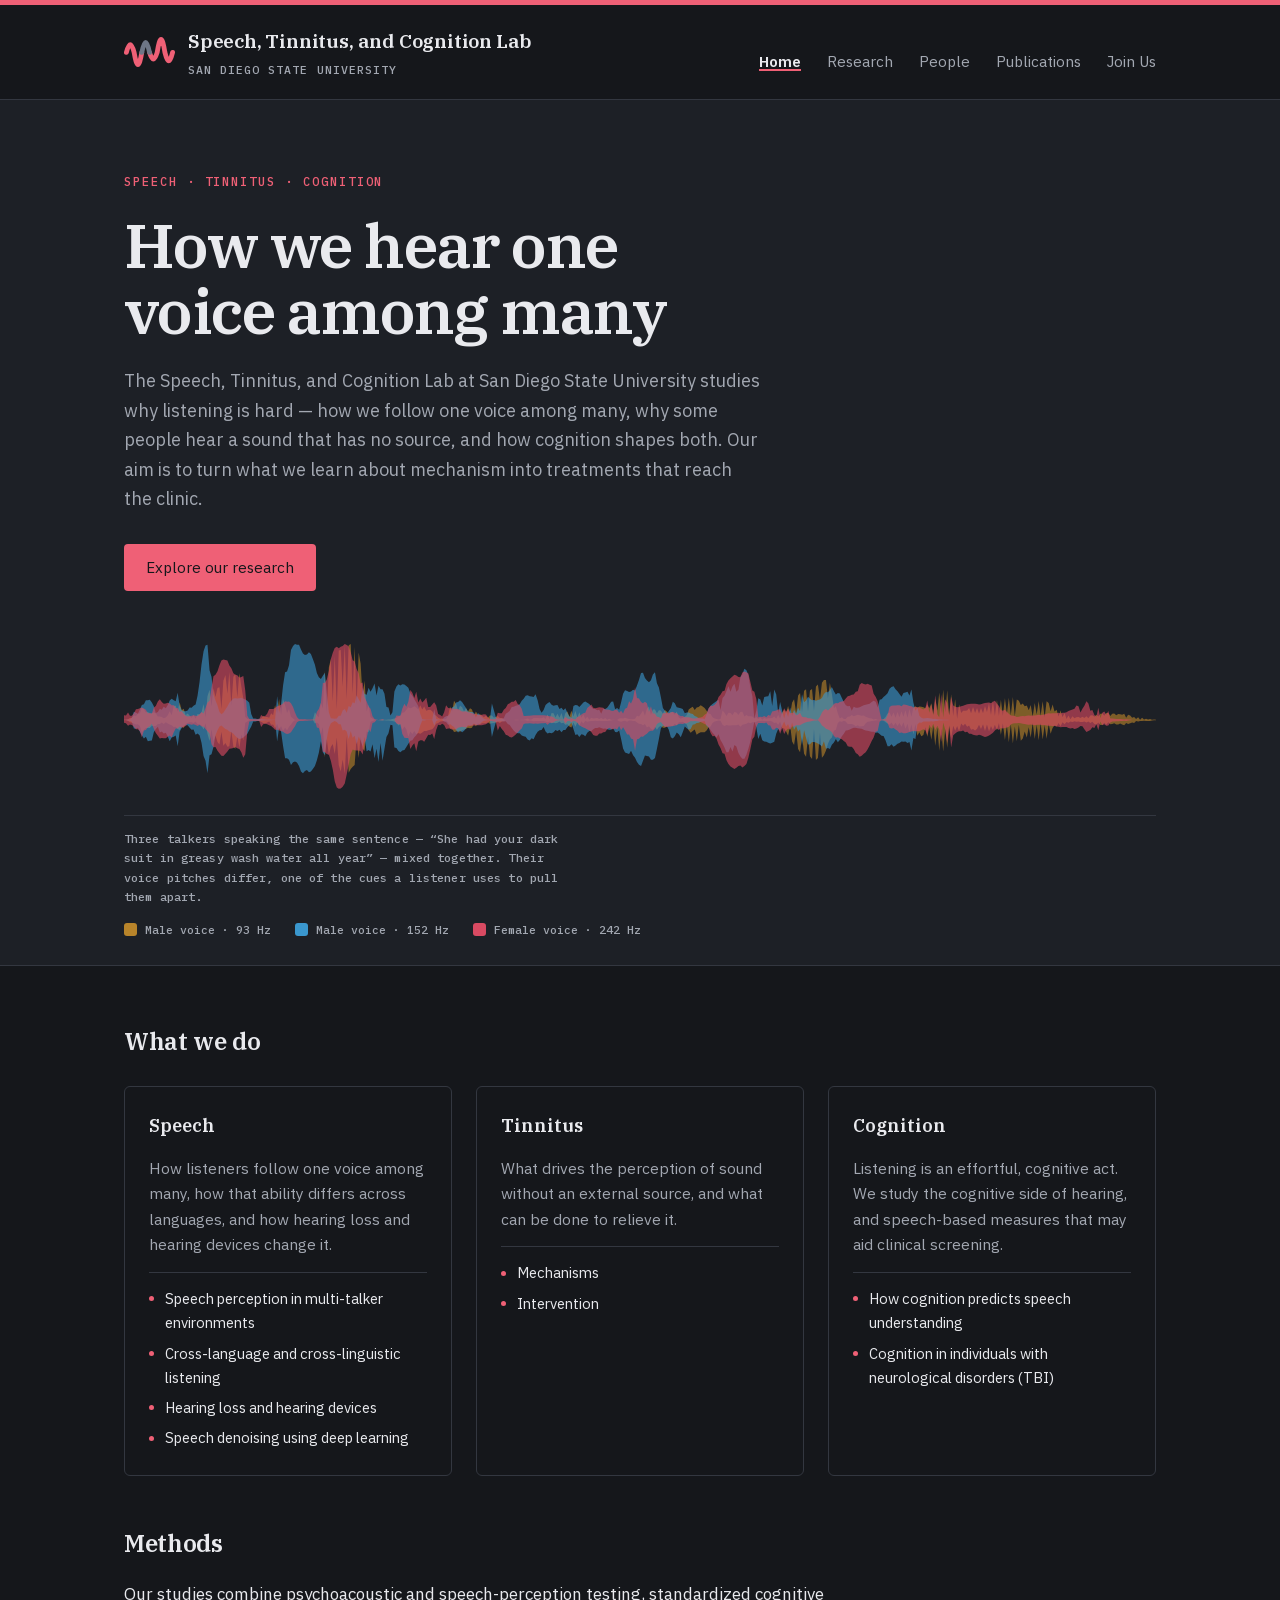
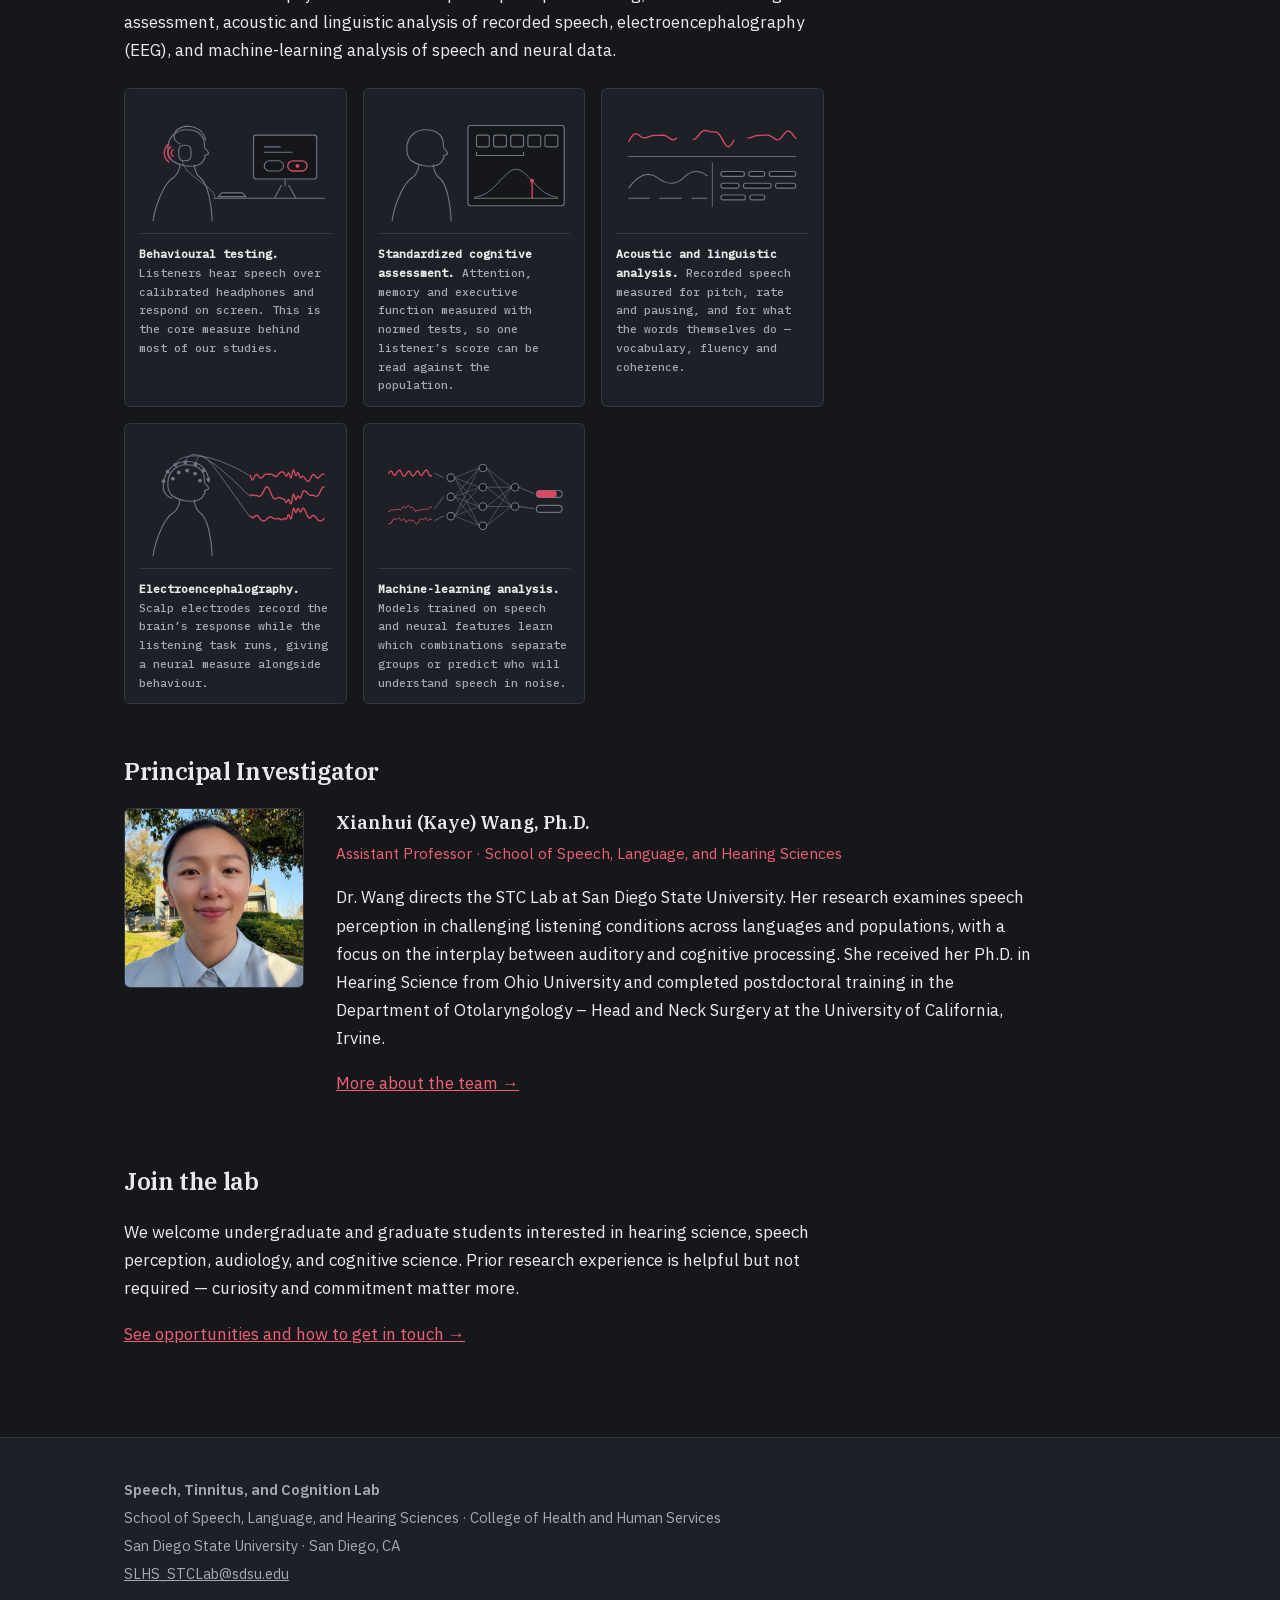
==== commit 99b0b620: "Reframe the lab and research intros around all three strands" ====
--- a/index.html
+++ b/index.html
@@ -4,15 +4,15 @@
 <meta charset="utf-8">
 <meta name="viewport" content="width=device-width, initial-scale=1">
 <title>Speech, Tinnitus, and Cognition Lab — San Diego State University</title>
-<meta name="description" content="The Speech, Tinnitus, and Cognition Lab at San Diego State University studies how listeners understand speech in complex environments, and how hearing and cognition interact across the lifespan.">
+<meta name="description" content="The Speech, Tinnitus, and Cognition Lab at San Diego State University investigates the neural and cognitive mechanisms behind speech-perception difficulties and tinnitus, and develops therapies that reach the clinic.">
 <link rel="icon" href="assets/logo-tile.svg" type="image/svg+xml">
 <meta name="theme-color" content="#15171b">
 <meta property="og:type" content="website">
 <meta property="og:site_name" content="Speech, Tinnitus, and Cognition Lab">
 <meta property="og:title" content="Speech, Tinnitus, and Cognition Lab">
 <meta property="og:description" content="The Speech, Tinnitus, and Cognition Lab at San Diego State University studies how listeners understand speech in complex environments, and how hearing and cognition interact across the lifespan.">
-<meta property="og:url" content="https://kayehere.github.io/stc-lab/">
-<meta property="og:image" content="https://kayehere.github.io/stc-lab/assets/og-card.png">
+<meta property="og:url" content="https://kayehere.github.io/STCLAB/">
+<meta property="og:image" content="https://kayehere.github.io/STCLAB/assets/og-card.png">
 <meta property="og:image:width" content="1200">
 <meta property="og:image:height" content="630">
 <meta property="og:image:alt" content="Speech, Tinnitus, and Cognition Lab, San Diego State University">
@@ -50,9 +50,9 @@
     <h1>How we hear one voice among many</h1>
     <p class="hero-lede">
       The Speech, Tinnitus, and Cognition Lab at San Diego State University studies
-      how listeners follow a single talker when the world is full of competing sound
-      &mdash; and how hearing, language experience, and cognition shape who can do it
-      well.
+      why listening is hard &mdash; how we follow one voice among many, why some
+      people hear a sound that has no source, and how cognition shapes both. Our aim
+      is to turn what we learn about mechanism into treatments that reach the clinic.
     </p>
     <a class="btn" href="research.html">Explore our research</a>
 
